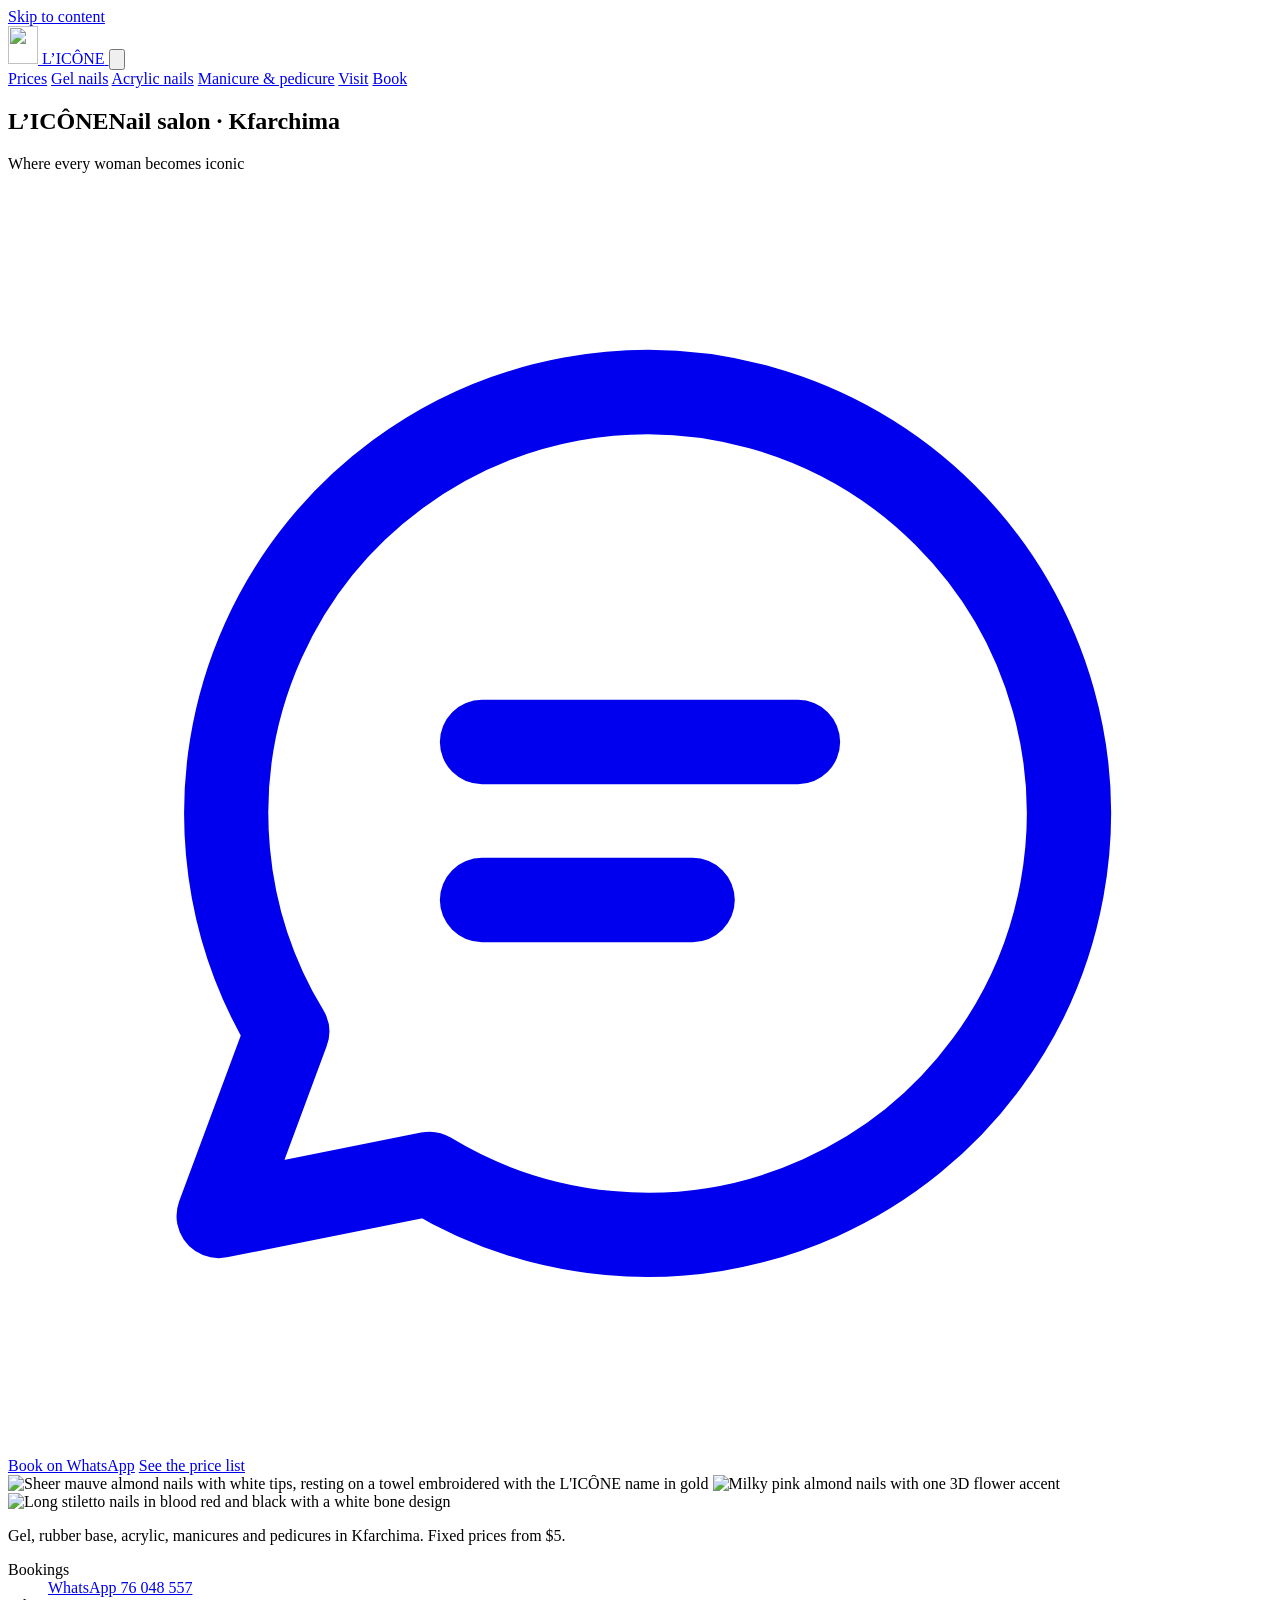
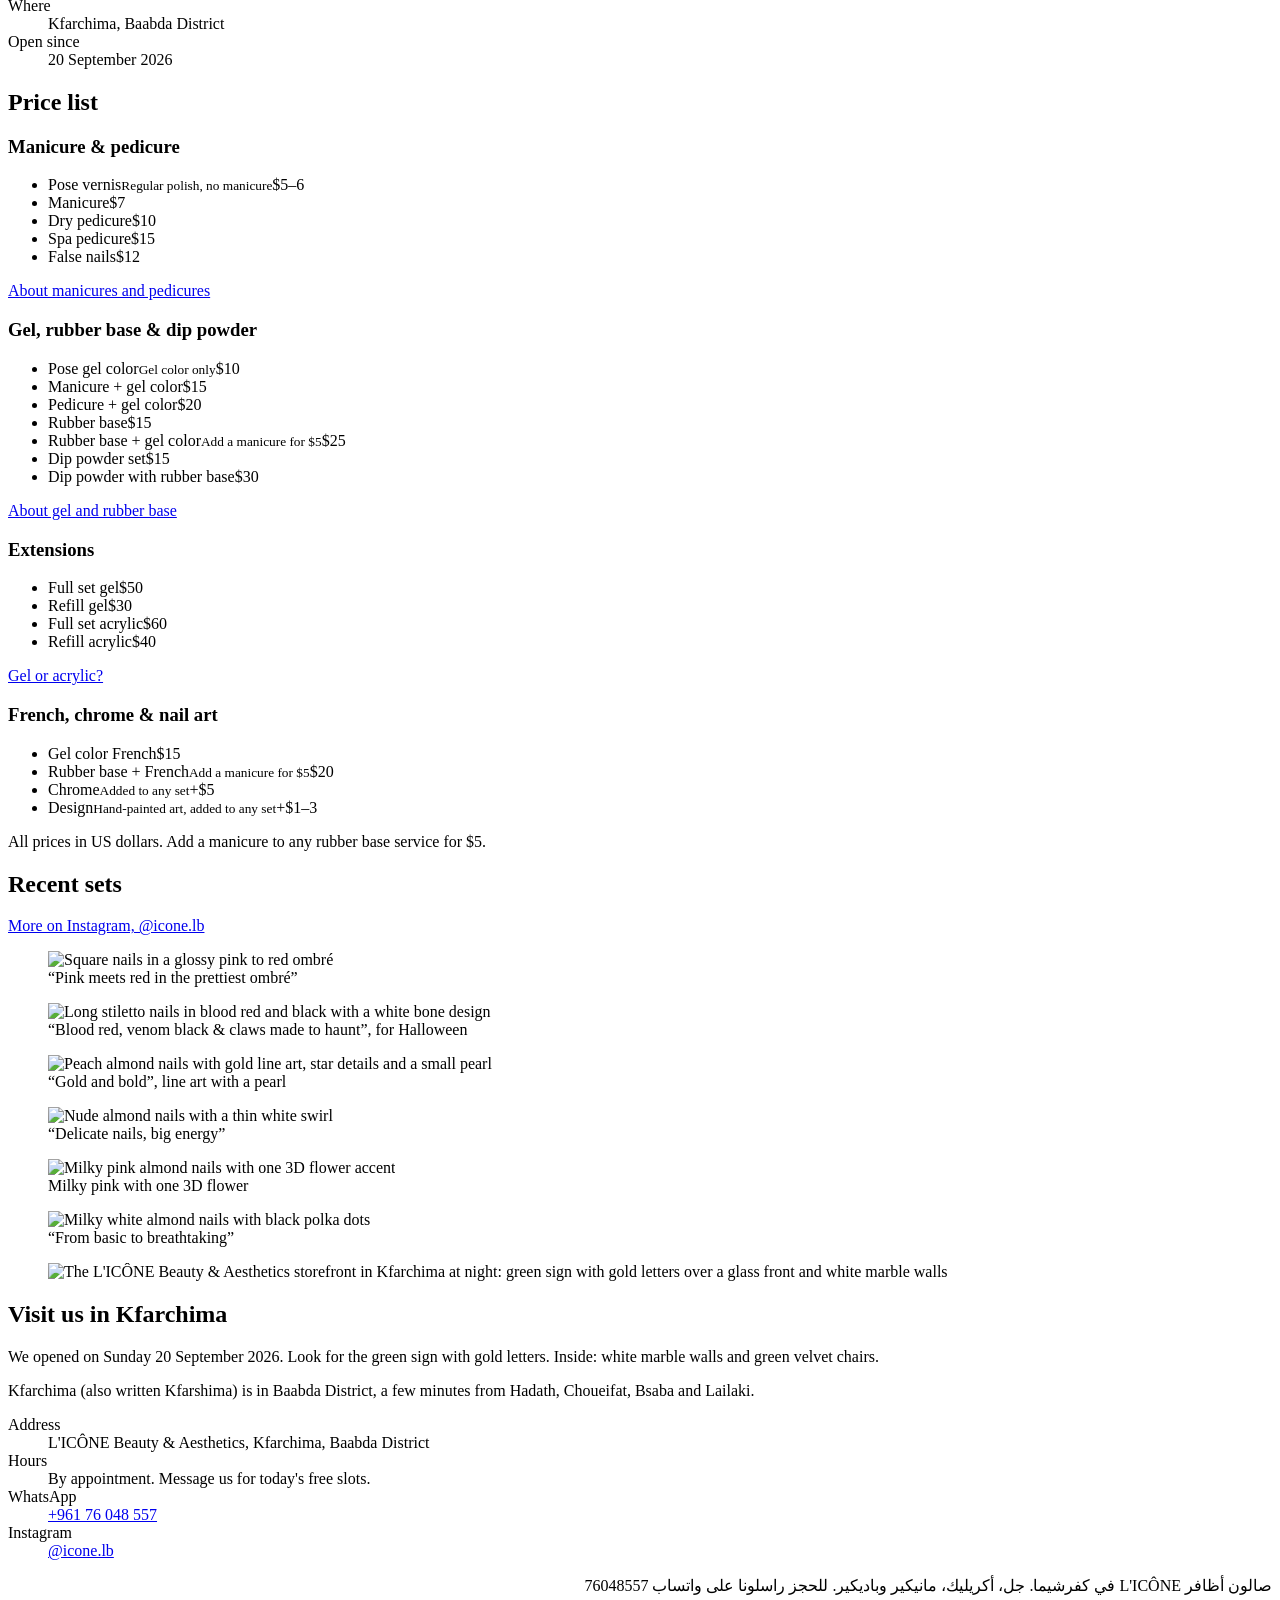
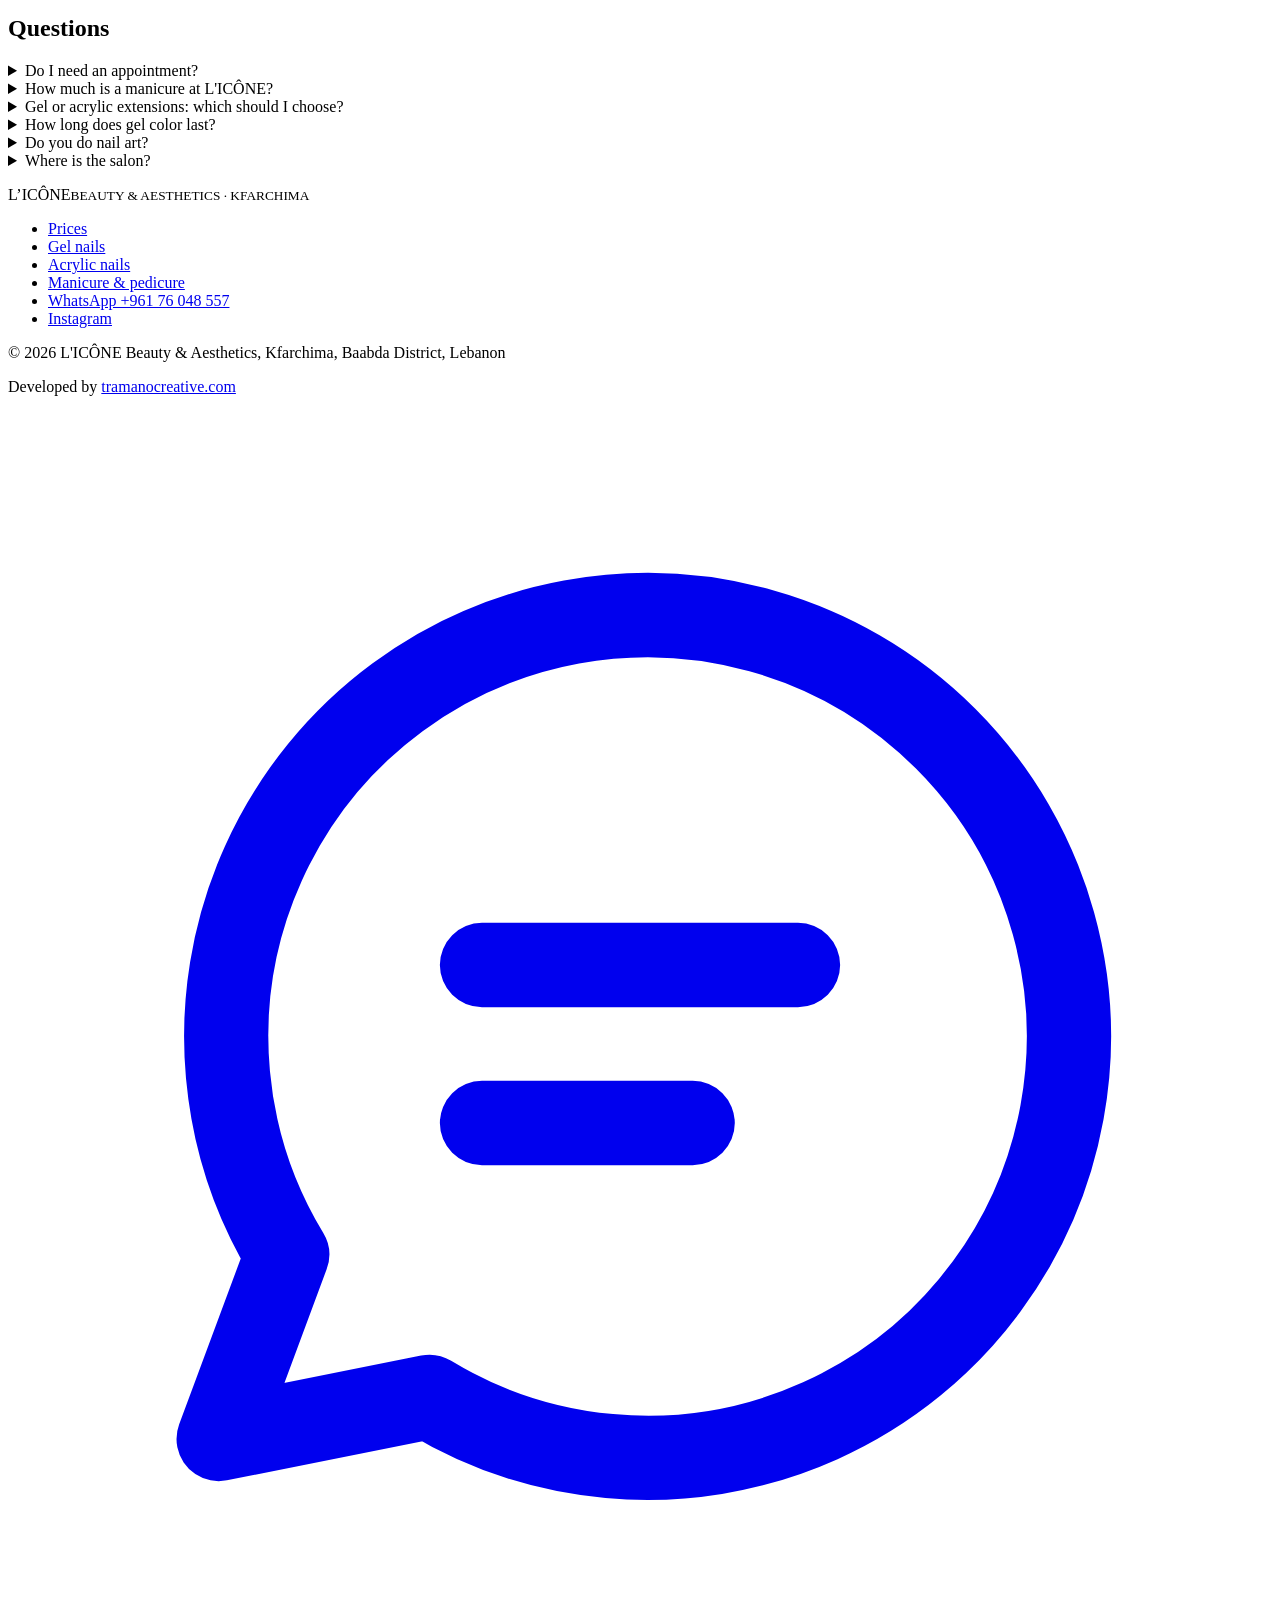
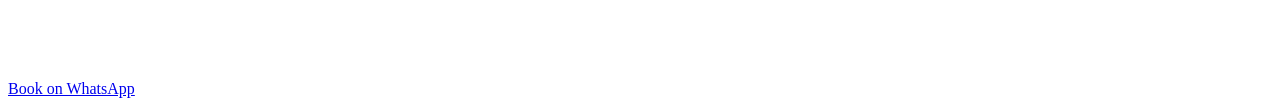
==== index.html @ 3bd7c0a1 "L'ICÔNE website preview build Co-Authored-By: Claude Opus 5.5 <noreply@anthropic.com>" ====
<!doctype html>
<html lang="en">
<head>
  <meta charset="utf-8">
  <meta name="viewport" content="width=device-width, initial-scale=1">
  <title>Nail Salon in Kfarchima | Gel &amp; Acrylic Nails | L'ICÔNE</title>
  <meta name="description" content="L'ICÔNE is a nail salon in Kfarchima, Lebanon. Gel color, rubber base, gel and acrylic extensions, manicures and spa pedicures from $5. Book on WhatsApp.">
  <link rel="canonical" href="https://www.iconelb.com/">
  <meta name="robots" content="noindex">
  <meta name="theme-color" content="#233a2c">
  <meta name="geo.region" content="LB-JL">
  <meta name="geo.placename" content="Kfarchima">
  <meta property="og:type" content="website">
  <meta property="og:site_name" content="L'ICÔNE Beauty &amp; Aesthetics">
  <meta property="og:title" content="Nail Salon in Kfarchima | Gel &amp; Acrylic Nails | L'ICÔNE">
  <meta property="og:description" content="L'ICÔNE is a nail salon in Kfarchima, Lebanon. Gel color, rubber base, gel and acrylic extensions, manicures and spa pedicures from $5. Book on WhatsApp.">
  <meta property="og:url" content="https://www.iconelb.com/">
  <meta property="og:image" content="https://www.iconelb.com/assets/brand/og-image.jpg">
  <meta property="og:image:width" content="1200">
  <meta property="og:image:height" content="630">
  <meta property="og:locale" content="en_LB">
  <meta name="twitter:card" content="summary_large_image">
  <link rel="icon" type="image/png" sizes="64x64" href="/icone-lb/assets/brand/favicon-64.png">
  <link rel="apple-touch-icon" href="/icone-lb/assets/brand/apple-touch-icon.png">
  <link rel="preconnect" href="https://fonts.googleapis.com">
  <link rel="preconnect" href="https://fonts.gstatic.com" crossorigin>
  <link rel="stylesheet" href="https://fonts.googleapis.com/css2?family=Alegreya+Sans:wght@400;500;700&family=Bodoni+Moda:opsz,wght@6..96,400..600&family=Marcellus&display=swap">
  <link rel="stylesheet" href="/icone-lb/assets/styles.css">
  <script type="application/ld+json">{"@context":"https://schema.org","@type":"NailSalon","@id":"https://www.iconelb.com/#salon","name":"L'ICÔNE","alternateName":["L'ICÔNE Beauty & Aesthetics","L'icone","Licone","Icone Lebanon"],"slogan":"Where Every Woman Becomes Iconic","url":"https://www.iconelb.com/","logo":"https://www.iconelb.com/assets/brand/logo-mark-gold.png","image":["https://www.iconelb.com/assets/brand/og-image.jpg","https://www.iconelb.com/assets/gallery/licone-storefront-kfarchima-900.webp"],"telephone":"+96176048557","priceRange":"$5–$60","currenciesAccepted":"USD","foundingDate":"2026-09-20","address":{"@type":"PostalAddress","addressLocality":"Kfarchima","addressRegion":"Mount Lebanon","addressCountry":"LB"},"areaServed":[{"@type":"Place","name":"Kfarchima"},{"@type":"Place","name":"Hadath"},{"@type":"Place","name":"Choueifat"},{"@type":"Place","name":"Bsaba"},{"@type":"Place","name":"Lailaki"},{"@type":"Place","name":"Baabda"}],"sameAs":["https://www.instagram.com/icone.lb/"],"hasOfferCatalog":{"@type":"OfferCatalog","name":"Nail services","itemListElement":[{"@type":"OfferCatalog","name":"Manicure & pedicure","itemListElement":[{"@type":"Offer","itemOffered":{"@type":"Service","name":"Pose vernis (regular polish, no manicure)"},"priceSpecification":{"@type":"PriceSpecification","minPrice":5,"maxPrice":6,"priceCurrency":"USD"}},{"@type":"Offer","itemOffered":{"@type":"Service","name":"Manicure"},"priceSpecification":{"@type":"PriceSpecification","price":7,"priceCurrency":"USD"}},{"@type":"Offer","itemOffered":{"@type":"Service","name":"Dry pedicure"},"priceSpecification":{"@type":"PriceSpecification","price":10,"priceCurrency":"USD"}},{"@type":"Offer","itemOffered":{"@type":"Service","name":"Spa pedicure"},"priceSpecification":{"@type":"PriceSpecification","price":15,"priceCurrency":"USD"}},{"@type":"Offer","itemOffered":{"@type":"Service","name":"False nails"},"priceSpecification":{"@type":"PriceSpecification","price":12,"priceCurrency":"USD"}}]},{"@type":"OfferCatalog","name":"Gel, rubber base & dip powder","itemListElement":[{"@type":"Offer","itemOffered":{"@type":"Service","name":"Pose gel color (gel color only)"},"priceSpecification":{"@type":"PriceSpecification","price":10,"priceCurrency":"USD"}},{"@type":"Offer","itemOffered":{"@type":"Service","name":"Manicure + gel color"},"priceSpecification":{"@type":"PriceSpecification","price":15,"priceCurrency":"USD"}},{"@type":"Offer","itemOffered":{"@type":"Service","name":"Pedicure + gel color"},"priceSpecification":{"@type":"PriceSpecification","price":20,"priceCurrency":"USD"}},{"@type":"Offer","itemOffered":{"@type":"Service","name":"Rubber base"},"priceSpecification":{"@type":"PriceSpecification","price":15,"priceCurrency":"USD"}},{"@type":"Offer","itemOffered":{"@type":"Service","name":"Rubber base + gel color"},"priceSpecification":{"@type":"PriceSpecification","price":25,"priceCurrency":"USD"}},{"@type":"Offer","itemOffered":{"@type":"Service","name":"Dip powder set"},"priceSpecification":{"@type":"PriceSpecification","price":15,"priceCurrency":"USD"}},{"@type":"Offer","itemOffered":{"@type":"Service","name":"Dip powder with rubber base"},"priceSpecification":{"@type":"PriceSpecification","price":30,"priceCurrency":"USD"}}]},{"@type":"OfferCatalog","name":"Extensions","itemListElement":[{"@type":"Offer","itemOffered":{"@type":"Service","name":"Full set gel"},"priceSpecification":{"@type":"PriceSpecification","price":50,"priceCurrency":"USD"}},{"@type":"Offer","itemOffered":{"@type":"Service","name":"Refill gel"},"priceSpecification":{"@type":"PriceSpecification","price":30,"priceCurrency":"USD"}},{"@type":"Offer","itemOffered":{"@type":"Service","name":"Full set acrylic"},"priceSpecification":{"@type":"PriceSpecification","price":60,"priceCurrency":"USD"}},{"@type":"Offer","itemOffered":{"@type":"Service","name":"Refill acrylic"},"priceSpecification":{"@type":"PriceSpecification","price":40,"priceCurrency":"USD"}}]},{"@type":"OfferCatalog","name":"French, chrome & nail art","itemListElement":[{"@type":"Offer","itemOffered":{"@type":"Service","name":"Gel color French"},"priceSpecification":{"@type":"PriceSpecification","price":15,"priceCurrency":"USD"}},{"@type":"Offer","itemOffered":{"@type":"Service","name":"Rubber base + French"},"priceSpecification":{"@type":"PriceSpecification","price":20,"priceCurrency":"USD"}},{"@type":"Offer","itemOffered":{"@type":"Service","name":"Chrome"},"priceSpecification":{"@type":"PriceSpecification","price":5,"priceCurrency":"USD"}},{"@type":"Offer","itemOffered":{"@type":"Service","name":"Design (hand-painted art, added to any set)"},"priceSpecification":{"@type":"PriceSpecification","minPrice":1,"maxPrice":3,"priceCurrency":"USD"}}]}]}}</script>
  <script type="application/ld+json">{"@context":"https://schema.org","@type":"FAQPage","mainEntity":[{"@type":"Question","name":"Do I need an appointment?","acceptedAnswer":{"@type":"Answer","text":"Yes, please book first. Send a WhatsApp message to +961 76 048 557 with the service you want and a day that suits you, and we'll reply with a time."}},{"@type":"Question","name":"How much is a manicure at L'ICÔNE?","acceptedAnswer":{"@type":"Answer","text":"A classic manicure is $7. A manicure with gel color is $15, and regular polish on its own (pose vernis) is $5 to $6. Everything else is on the price list."}},{"@type":"Question","name":"Gel or acrylic extensions: which should I choose?","acceptedAnswer":{"@type":"Answer","text":"Both add length. Gel extensions ($50) feel lighter and look glossier. Acrylic ($60) is harder, which suits long and stiletto shapes. If you only want your natural nails stronger, rubber base ($15) is usually enough."}},{"@type":"Question","name":"How long does gel color last?","acceptedAnswer":{"@type":"Answer","text":"Usually two to three weeks, depending on how fast your nails grow and how hard you are on your hands. Rubber base under the color helps it hold on thin or soft nails."}},{"@type":"Question","name":"Do you do nail art?","acceptedAnswer":{"@type":"Answer","text":"Yes. Hand-painted designs are $1 to $3 extra and chrome is $5 extra, on top of the base service. Send us a photo of the set you have in mind when you book."}},{"@type":"Question","name":"Where is the salon?","acceptedAnswer":{"@type":"Answer","text":"In Kfarchima (also written Kfarshima), Baabda District, close to Hadath and Choueifat. Message us on WhatsApp and we'll send you the location pin."}}]}</script>
</head>
<body>
  <a class="skip" href="#main">Skip to content</a>
  <header class="site-header">
    <div class="wrap">
      <a class="brand" href="/icone-lb/" aria-label="L'ICÔNE home">
        <img src="/icone-lb/assets/brand/logo-mark-gold.webp" width="30" height="38" alt="">
        <span>L’ICÔNE</span>
      </a>
      <button class="nav-toggle" aria-label="Menu" aria-expanded="false" aria-controls="nav"><svg viewBox="0 0 24 24" fill="none" stroke="currentColor" stroke-width="1.6" aria-hidden="true"><path d="M4 7h16M4 12h16M4 17h16" stroke-linecap="round"/></svg></button>
      <nav class="nav" id="nav" aria-label="Main">
        <a href="/icone-lb/prices/">Prices</a>
        <a href="/icone-lb/gel-nails/">Gel nails</a>
        <a href="/icone-lb/acrylic-nails/">Acrylic nails</a>
        <a href="/icone-lb/manicure-pedicure/">Manicure & pedicure</a>
        <a href="/icone-lb/#visit">Visit</a>
        <a class="btn" href="https://wa.me/96176048557?text=Hi%20L'IC%C3%94NE%2C%20I'd%20like%20to%20book%20an%20appointment.">Book</a>
      </nav>
    </div>
  </header>

  <main id="main">
    <section class="sign">
      <div class="wrap">
        <h1><span class="wordmark">L’ICÔNE</span><span class="sub">Nail salon · Kfarchima</span></h1>
        <p class="tagline">Where every woman becomes iconic</p>
        <div class="sign-cta">
          <a class="btn btn-gold" href="https://wa.me/96176048557?text=Hi%20L'IC%C3%94NE%2C%20I'd%20like%20to%20book%20an%20appointment."><svg viewBox="0 0 24 24" fill="none" stroke="currentColor" stroke-width="1.6" aria-hidden="true"><path d="M4 19.5 5.3 16A8 8 0 1 1 8 18.7L4 19.5Z" stroke-linejoin="round"/><path d="M9 10.5h6M9 13.5h4" stroke-linecap="round"/></svg> Book on WhatsApp</a>
          <a class="sign-link" href="#price-h">See the price list</a>
        </div>
      </div>
    </section>
    <div class="photo-row">
      <img src="/icone-lb/assets/gallery/almond-nails-licone-900.webp" srcset="/icone-lb/assets/gallery/almond-nails-licone-480.webp 480w, /icone-lb/assets/gallery/almond-nails-licone-900.webp 900w" sizes="(max-width: 720px) 50vw, 33vw" width="900" height="1600" alt="Sheer mauve almond nails with white tips, resting on a towel embroidered with the L'ICÔNE name in gold" fetchpriority="high">
      <img src="/icone-lb/assets/gallery/pink-flower-nail-art-900.webp" srcset="/icone-lb/assets/gallery/pink-flower-nail-art-480.webp 480w, /icone-lb/assets/gallery/pink-flower-nail-art-900.webp 900w" sizes="(max-width: 720px) 50vw, 33vw" width="900" height="675" alt="Milky pink almond nails with one 3D flower accent" fetchpriority="high">
      <img src="/icone-lb/assets/gallery/stiletto-halloween-nails-900.webp" srcset="/icone-lb/assets/gallery/stiletto-halloween-nails-480.webp 480w, /icone-lb/assets/gallery/stiletto-halloween-nails-900.webp 900w" sizes="33vw" width="900" height="1600" alt="Long stiletto nails in blood red and black with a white bone design" style="object-position:center 35%" loading="lazy" decoding="async">
    </div>

    <section class="intro">
      <div class="wrap">
        <p class="statement">Gel, rubber base, acrylic, manicures and pedicures in Kfarchima. Fixed prices from $5.</p>
        <dl class="glance">
          <div><dt>Bookings</dt><dd><a class="link" href="https://wa.me/96176048557?text=Hi%20L'IC%C3%94NE%2C%20I'd%20like%20to%20book%20an%20appointment.">WhatsApp 76 048 557</a></dd></div>
          <div><dt>Where</dt><dd>Kfarchima, Baabda District</dd></div>
          <div><dt>Open since</dt><dd>20 September 2026</dd></div>
        </dl>
      </div>
    </section>

    <section class="prices-home" aria-labelledby="price-h">
      <div class="wrap">
        <div class="card">
          <h2 class="card-title" id="price-h">Price list</h2>
          <div class="menu">
          <div class="menu-group" id="basics">
            <h3>Manicure &amp; pedicure</h3>
            <ul>
              <li><span class="name">Pose vernis<small>Regular polish, no manicure</small></span><span class="dots"></span><span class="price">$5<span class="dash">–</span>6</span></li>
              <li><span class="name">Manicure</span><span class="dots"></span><span class="price">$7</span></li>
              <li><span class="name">Dry pedicure</span><span class="dots"></span><span class="price">$10</span></li>
              <li><span class="name">Spa pedicure</span><span class="dots"></span><span class="price">$15</span></li>
              <li><span class="name">False nails</span><span class="dots"></span><span class="price">$12</span></li>
            </ul>
            <a class="link more" href="/icone-lb/manicure-pedicure/">About manicures and pedicures</a>
          </div>
          <div class="menu-group" id="gel">
            <h3>Gel, rubber base &amp; dip powder</h3>
            <ul>
              <li><span class="name">Pose gel color<small>Gel color only</small></span><span class="dots"></span><span class="price">$10</span></li>
              <li><span class="name">Manicure + gel color</span><span class="dots"></span><span class="price">$15</span></li>
              <li><span class="name">Pedicure + gel color</span><span class="dots"></span><span class="price">$20</span></li>
              <li><span class="name">Rubber base</span><span class="dots"></span><span class="price">$15</span></li>
              <li><span class="name">Rubber base + gel color<small>Add a manicure for $5</small></span><span class="dots"></span><span class="price">$25</span></li>
              <li><span class="name">Dip powder set</span><span class="dots"></span><span class="price">$15</span></li>
              <li><span class="name">Dip powder with rubber base</span><span class="dots"></span><span class="price">$30</span></li>
            </ul>
            <a class="link more" href="/icone-lb/gel-nails/">About gel and rubber base</a>
          </div>
          <div class="menu-group" id="extensions">
            <h3>Extensions</h3>
            <ul>
              <li><span class="name">Full set gel</span><span class="dots"></span><span class="price">$50</span></li>
              <li><span class="name">Refill gel</span><span class="dots"></span><span class="price">$30</span></li>
              <li><span class="name">Full set acrylic</span><span class="dots"></span><span class="price">$60</span></li>
              <li><span class="name">Refill acrylic</span><span class="dots"></span><span class="price">$40</span></li>
            </ul>
            <a class="link more" href="/icone-lb/acrylic-nails/">Gel or acrylic?</a>
          </div>
          <div class="menu-group" id="french">
            <h3>French, chrome &amp; nail art</h3>
            <ul>
              <li><span class="name">Gel color French</span><span class="dots"></span><span class="price">$15</span></li>
              <li><span class="name">Rubber base + French<small>Add a manicure for $5</small></span><span class="dots"></span><span class="price">$20</span></li>
              <li><span class="name">Chrome<small>Added to any set</small></span><span class="dots"></span><span class="price">+$5</span></li>
              <li><span class="name">Design<small>Hand-painted art, added to any set</small></span><span class="dots"></span><span class="price">+$1<span class="dash">–</span>3</span></li>
            </ul>
          </div>
          </div>
          <p class="card-foot">All prices in US dollars. Add a manicure to any rubber base service for $5.</p>
        </div>
      </div>
    </section>

    <section class="work" aria-labelledby="work-h">
      <div class="wrap">
        <div class="work-head">
          <h2 id="work-h">Recent sets</h2>
          <a class="link" href="https://www.instagram.com/icone.lb/">More on Instagram, @icone.lb</a>
        </div>
        <div class="masonry">
          <figure><img src="/icone-lb/assets/gallery/pink-red-ombre-nails-900.webp" srcset="/icone-lb/assets/gallery/pink-red-ombre-nails-480.webp 480w, /icone-lb/assets/gallery/pink-red-ombre-nails-900.webp 900w" sizes="(max-width: 720px) 50vw, 33vw" width="900" height="914" alt="Square nails in a glossy pink to red ombré" style="object-position:center 8%" loading="lazy" decoding="async"><figcaption><q>Pink meets red in the prettiest ombré</q></figcaption></figure>
          <figure><img src="/icone-lb/assets/gallery/stiletto-halloween-nails-900.webp" srcset="/icone-lb/assets/gallery/stiletto-halloween-nails-480.webp 480w, /icone-lb/assets/gallery/stiletto-halloween-nails-900.webp 900w" sizes="(max-width: 720px) 50vw, 33vw" width="900" height="1600" alt="Long stiletto nails in blood red and black with a white bone design" style="object-position:center 35%" loading="lazy" decoding="async"><figcaption><q>Blood red, venom black &amp; claws made to haunt</q>, for Halloween</figcaption></figure>
          <figure><img src="/icone-lb/assets/gallery/gold-line-nail-art-900.webp" srcset="/icone-lb/assets/gallery/gold-line-nail-art-480.webp 480w, /icone-lb/assets/gallery/gold-line-nail-art-900.webp 900w" sizes="(max-width: 720px) 50vw, 33vw" width="900" height="845" alt="Peach almond nails with gold line art, star details and a small pearl" style="object-position:center 12%" loading="lazy" decoding="async"><figcaption><q>Gold and bold</q>, line art with a pearl</figcaption></figure>
          <figure><img src="/icone-lb/assets/gallery/nude-swirl-nails-480.webp" srcset="/icone-lb/assets/gallery/nude-swirl-nails-480.webp 480w" sizes="(max-width: 720px) 50vw, 33vw" width="480" height="854" alt="Nude almond nails with a thin white swirl" loading="lazy" decoding="async"><figcaption><q>Delicate nails, big energy</q></figcaption></figure>
          <figure><img src="/icone-lb/assets/gallery/pink-flower-nail-art-900.webp" srcset="/icone-lb/assets/gallery/pink-flower-nail-art-480.webp 480w, /icone-lb/assets/gallery/pink-flower-nail-art-900.webp 900w" sizes="(max-width: 720px) 50vw, 33vw" width="900" height="675" alt="Milky pink almond nails with one 3D flower accent" loading="lazy" decoding="async"><figcaption>Milky pink with one 3D flower</figcaption></figure>
          <figure><img src="/icone-lb/assets/gallery/polka-dot-almond-nails-900.webp" srcset="/icone-lb/assets/gallery/polka-dot-almond-nails-480.webp 480w, /icone-lb/assets/gallery/polka-dot-almond-nails-900.webp 640w" sizes="(max-width: 720px) 50vw, 33vw" width="640" height="540" alt="Milky white almond nails with black polka dots" loading="lazy" decoding="async"><figcaption><q>From basic to breathtaking</q></figcaption></figure>
        </div>
      </div>
    </section>

    <section class="visit" id="visit" aria-labelledby="visit-h">
      <div class="wrap">
        <figure class="oval"><img src="/icone-lb/assets/gallery/licone-storefront-kfarchima-900.webp" srcset="/icone-lb/assets/gallery/licone-storefront-kfarchima-480.webp 480w, /icone-lb/assets/gallery/licone-storefront-kfarchima-900.webp 900w" sizes="(max-width: 900px) 80vw, 400px" width="900" height="1595" alt="The L'ICÔNE Beauty &amp; Aesthetics storefront in Kfarchima at night: green sign with gold letters over a glass front and white marble walls" style="object-position:center top" loading="lazy" decoding="async"></figure>
        <div>
          <h2 id="visit-h">Visit us in Kfarchima</h2>
          <p class="opened">We opened on Sunday 20 September 2026. Look for the green sign with gold letters. Inside: white marble walls and green velvet chairs.</p>
          <p>Kfarchima (also written Kfarshima) is in Baabda District, a few minutes from Hadath, Choueifat, Bsaba and Lailaki.</p>
          <dl class="facts">
            <dt>Address</dt><dd>L'ICÔNE Beauty &amp; Aesthetics, Kfarchima, Baabda District</dd>
            <!-- TODO: street / building and Google Maps link once the client confirms them -->
            <dt>Hours</dt><dd>By appointment. Message us for today's free slots.</dd>
            <!-- TODO: opening hours from the client -->
            <dt>WhatsApp</dt><dd><a class="link" href="https://wa.me/96176048557?text=Hi%20L'IC%C3%94NE%2C%20I'd%20like%20to%20book%20an%20appointment.">+961 76 048 557</a></dd>
            <dt>Instagram</dt><dd><a class="link" href="https://www.instagram.com/icone.lb/">@icone.lb</a></dd>
          </dl>
          <p class="arabic" lang="ar" dir="rtl">صالون أظافر <bdi lang="fr" dir="ltr">L'ICÔNE</bdi> في كفرشيما. جل، أكريليك، مانيكير وباديكير. للحجز راسلونا على واتساب 76048557</p>
        </div>
      </div>
    </section>

    <section class="faq-section" aria-labelledby="faq-h">
      <div class="wrap">
        <h2 id="faq-h">Questions</h2>
        <div class="faq">
          <details>
            <summary>Do I need an appointment?</summary>
            <p>Yes, please book first. Send a WhatsApp message to <a href="https://wa.me/96176048557?text=Hi%20L'IC%C3%94NE%2C%20I'd%20like%20to%20book%20an%20appointment.">+961 76 048 557</a> with the service you want and a day that suits you, and we'll reply with a time.</p>
          </details>
          <details>
            <summary>How much is a manicure at L'ICÔNE?</summary>
            <p>A classic manicure is $7. A manicure with gel color is $15, and regular polish on its own (pose vernis) is $5 to $6. Everything else is on the <a href="/icone-lb/prices/">price list</a>.</p>
          </details>
          <details>
            <summary>Gel or acrylic extensions: which should I choose?</summary>
            <p>Both add length. Gel extensions ($50) feel lighter and look glossier. Acrylic ($60) is harder, which suits long and stiletto shapes. If you only want your natural nails stronger, rubber base ($15) is usually enough.</p>
          </details>
          <details>
            <summary>How long does gel color last?</summary>
            <p>Usually two to three weeks, depending on how fast your nails grow and how hard you are on your hands. Rubber base under the color helps it hold on thin or soft nails.</p>
          </details>
          <details>
            <summary>Do you do nail art?</summary>
            <p>Yes. Hand-painted designs are $1 to $3 extra and chrome is $5 extra, on top of the base service. Send us a photo of the set you have in mind when you book.</p>
          </details>
          <details>
            <summary>Where is the salon?</summary>
            <p>In Kfarchima (also written Kfarshima), Baabda District, close to Hadath and Choueifat. Message us on WhatsApp and we'll send you the location pin.</p>
          </details>
        </div>
      </div>
    </section>
  </main>

  <footer class="site-footer">
    <div class="wrap">
      <div class="foot-top">
        <p class="foot-mark">L’ICÔNE<small>BEAUTY &amp; AESTHETICS · KFARCHIMA</small></p>
        <ul class="foot-links">
          <li><a href="/icone-lb/prices/">Prices</a></li>
          <li><a href="/icone-lb/gel-nails/">Gel nails</a></li>
          <li><a href="/icone-lb/acrylic-nails/">Acrylic nails</a></li>
          <li><a href="/icone-lb/manicure-pedicure/">Manicure &amp; pedicure</a></li>
          <li><a href="https://wa.me/96176048557?text=Hi%20L'IC%C3%94NE%2C%20I'd%20like%20to%20book%20an%20appointment.">WhatsApp +961 76 048 557</a></li>
          <li><a href="https://www.instagram.com/icone.lb/">Instagram</a></li>
        </ul>
      </div>
      <div class="foot-base">
        <p>© 2026 L'ICÔNE Beauty &amp; Aesthetics, Kfarchima, Baabda District, Lebanon</p>
        <p class="site-credit">Developed by <a href="https://tramanocreative.com/">tramanocreative.com</a></p>
      </div>
    </div>
  </footer>

  <a class="book-bar" href="https://wa.me/96176048557?text=Hi%20L'IC%C3%94NE%2C%20I'd%20like%20to%20book%20an%20appointment."><svg viewBox="0 0 24 24" fill="none" stroke="currentColor" stroke-width="1.6" aria-hidden="true"><path d="M4 19.5 5.3 16A8 8 0 1 1 8 18.7L4 19.5Z" stroke-linejoin="round"/><path d="M9 10.5h6M9 13.5h4" stroke-linecap="round"/></svg> Book on WhatsApp</a>

  <script>
    var t = document.querySelector(".nav-toggle"), n = document.getElementById("nav");
    t.addEventListener("click", function () {
      var open = n.classList.toggle("open");
      t.setAttribute("aria-expanded", open);
    });
  </script>
</body>
</html>
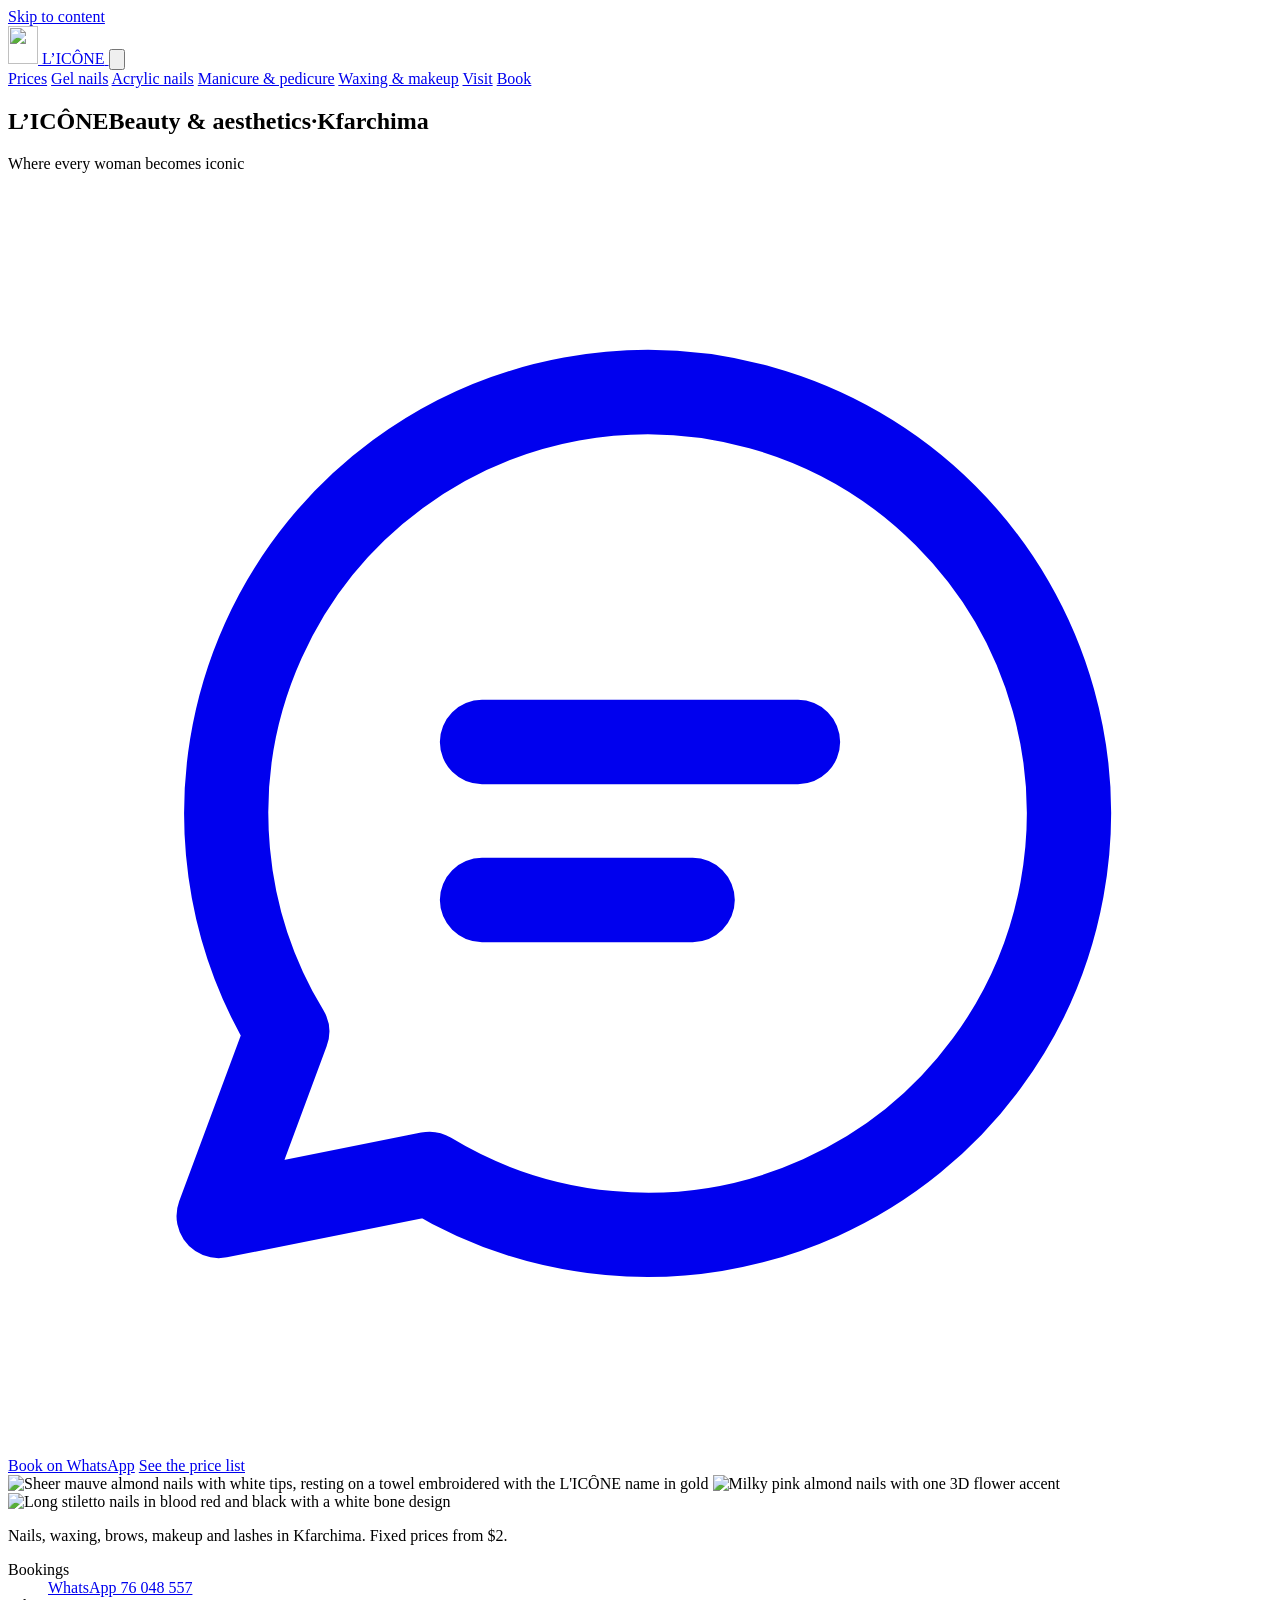
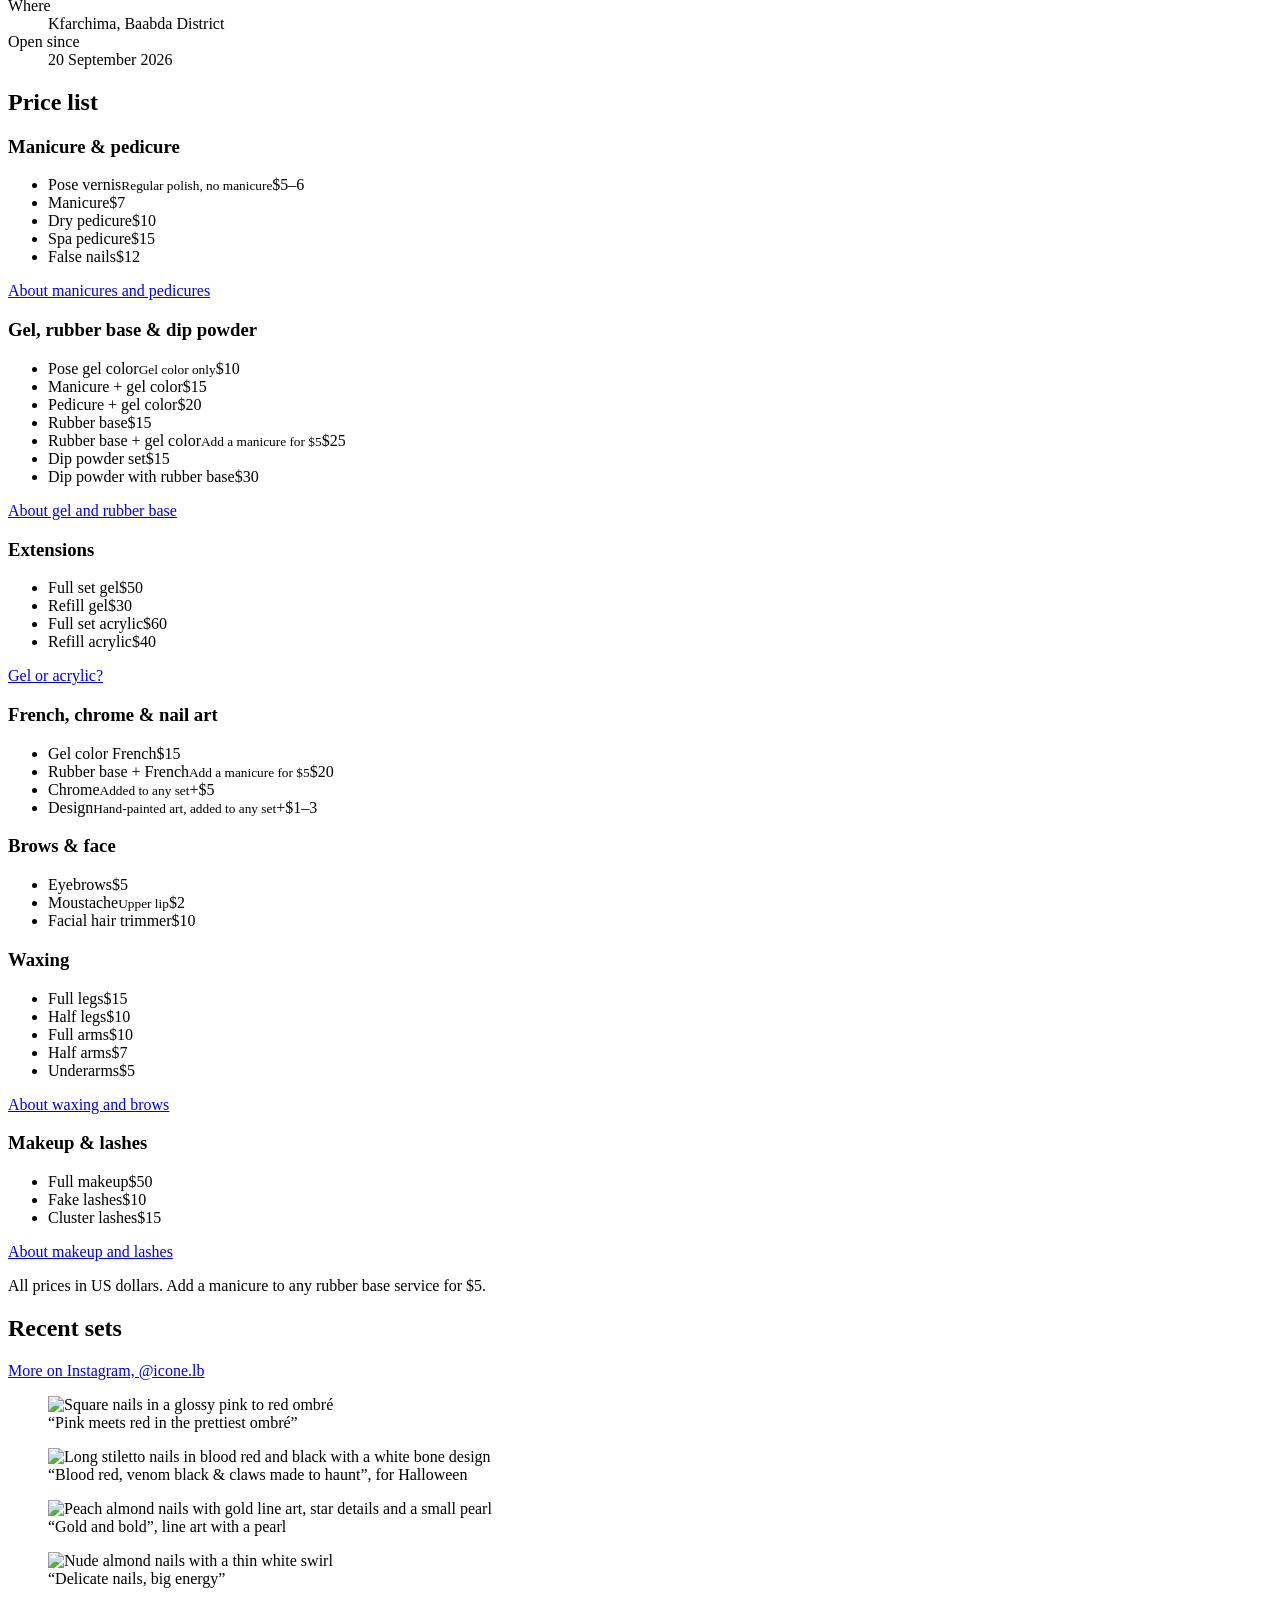
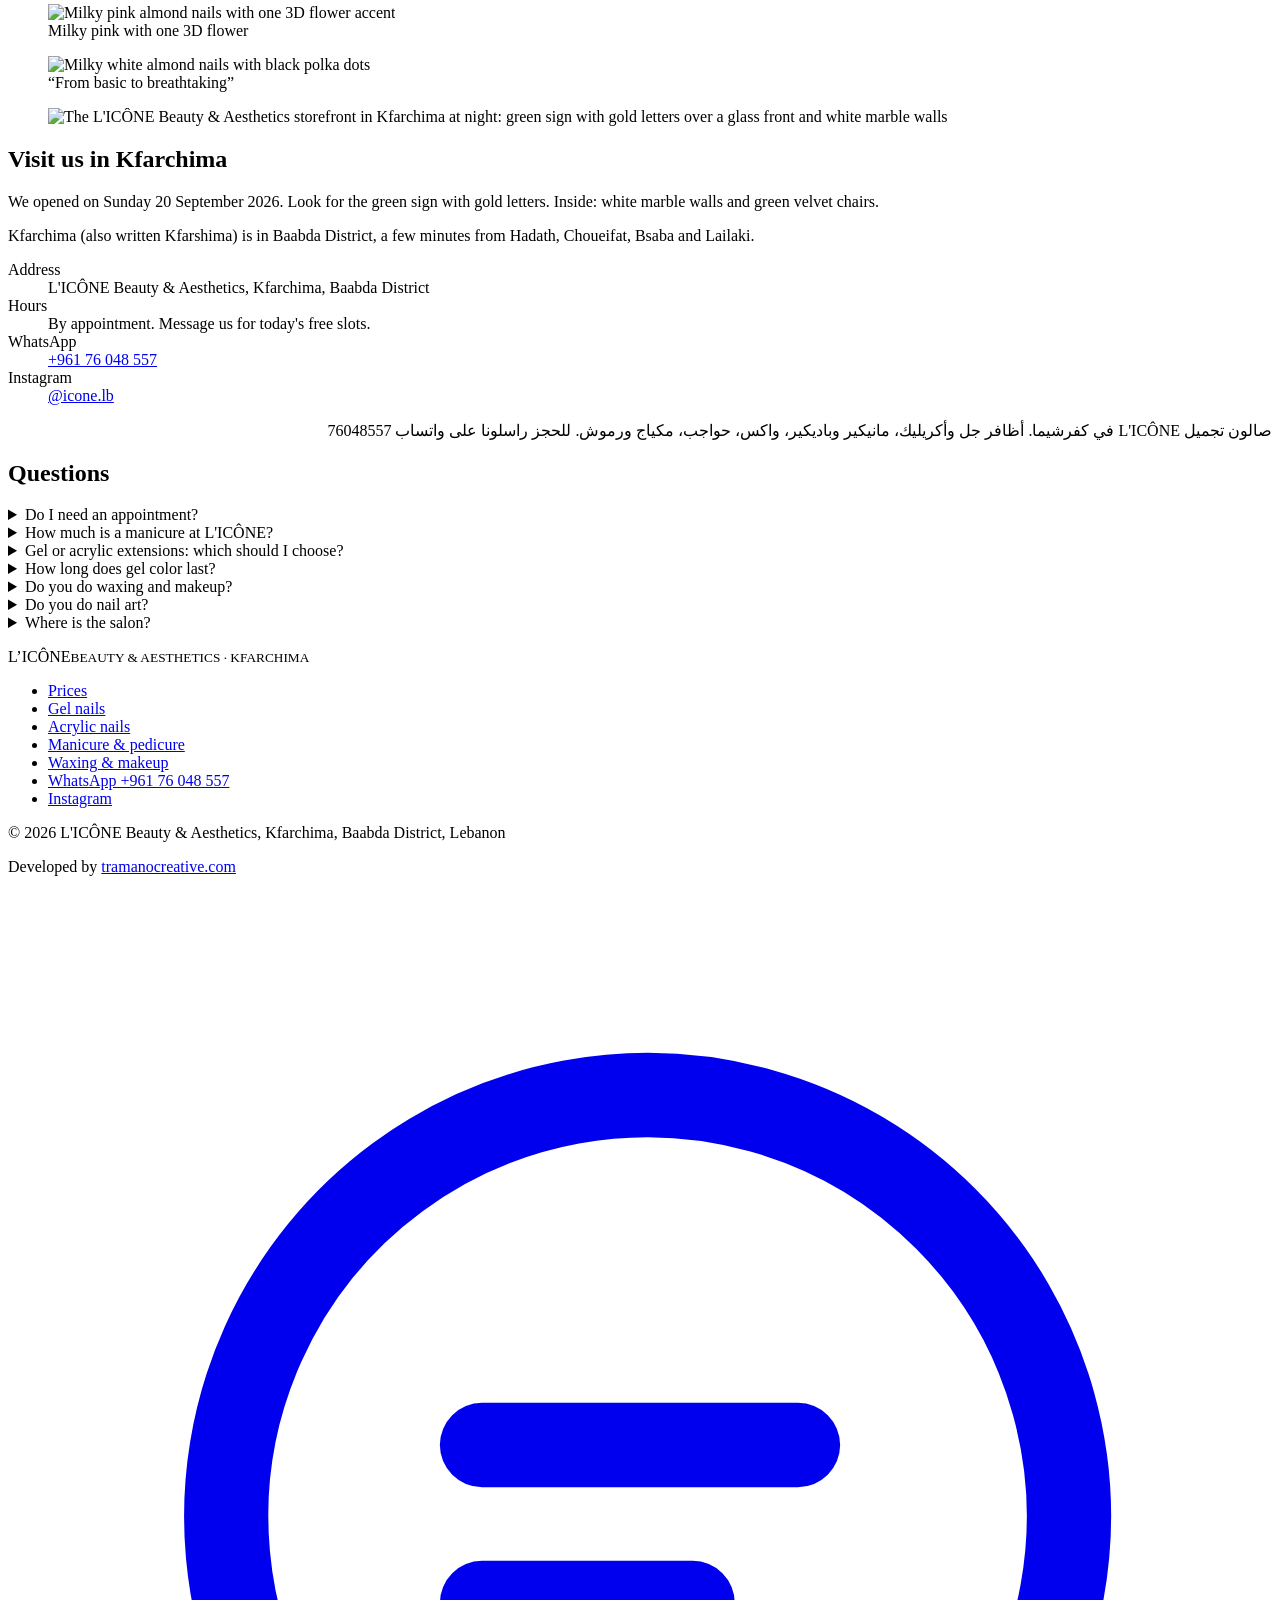
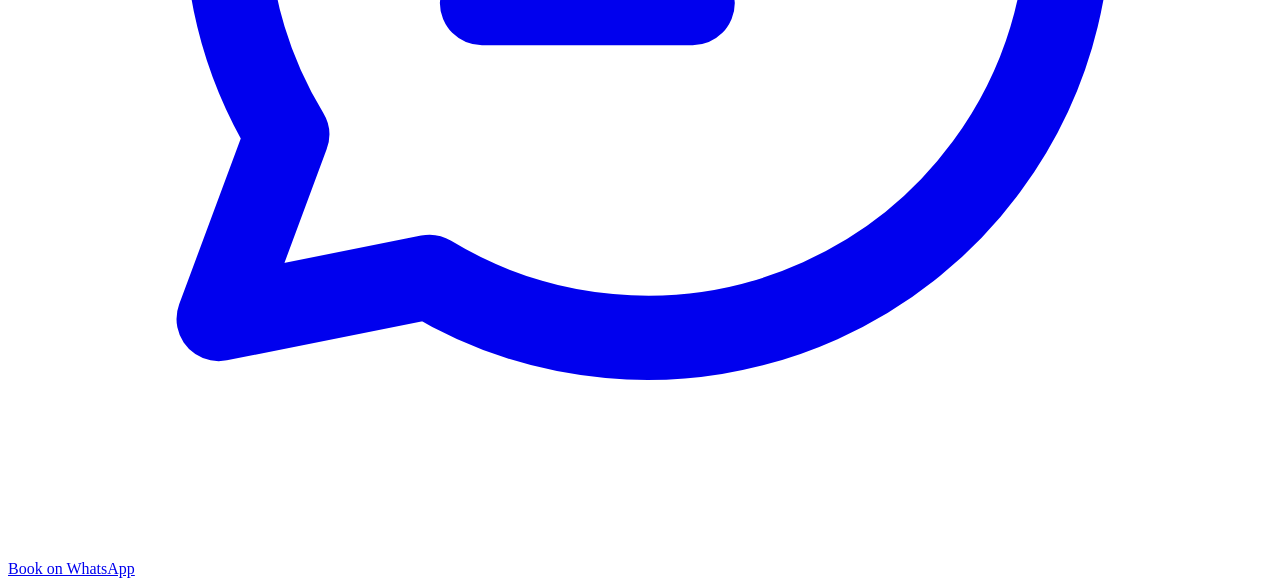
==== commit 6430ed68: "Add beauty services (brows, waxing, makeup & lashes), reposition as beauty salon, gold hero Co-Autho" ====
--- a/index.html
+++ b/index.html
@@ -3,8 +3,8 @@
 <head>
   <meta charset="utf-8">
   <meta name="viewport" content="width=device-width, initial-scale=1">
-  <title>Nail Salon in Kfarchima | Gel &amp; Acrylic Nails | L'ICÔNE</title>
-  <meta name="description" content="L'ICÔNE is a nail salon in Kfarchima, Lebanon. Gel color, rubber base, gel and acrylic extensions, manicures and spa pedicures from $5. Book on WhatsApp.">
+  <title>Beauty Salon in Kfarchima: Nails, Wax &amp; Makeup | L'ICÔNE</title>
+  <meta name="description" content="L'ICÔNE is a beauty salon in Kfarchima, Lebanon: gel and acrylic nails, manicures, pedicures, waxing, eyebrows, makeup and lashes. Book on WhatsApp.">
   <link rel="canonical" href="https://www.iconelb.com/">
   <meta name="robots" content="noindex">
   <meta name="theme-color" content="#233a2c">
@@ -12,8 +12,8 @@
   <meta name="geo.placename" content="Kfarchima">
   <meta property="og:type" content="website">
   <meta property="og:site_name" content="L'ICÔNE Beauty &amp; Aesthetics">
-  <meta property="og:title" content="Nail Salon in Kfarchima | Gel &amp; Acrylic Nails | L'ICÔNE">
-  <meta property="og:description" content="L'ICÔNE is a nail salon in Kfarchima, Lebanon. Gel color, rubber base, gel and acrylic extensions, manicures and spa pedicures from $5. Book on WhatsApp.">
+  <meta property="og:title" content="Beauty Salon in Kfarchima: Nails, Wax &amp; Makeup | L'ICÔNE">
+  <meta property="og:description" content="L'ICÔNE is a beauty salon in Kfarchima, Lebanon: gel and acrylic nails, manicures, pedicures, waxing, eyebrows, makeup and lashes. Book on WhatsApp.">
   <meta property="og:url" content="https://www.iconelb.com/">
   <meta property="og:image" content="https://www.iconelb.com/assets/brand/og-image.jpg">
   <meta property="og:image:width" content="1200">
@@ -26,8 +26,8 @@
   <link rel="preconnect" href="https://fonts.gstatic.com" crossorigin>
   <link rel="stylesheet" href="https://fonts.googleapis.com/css2?family=Alegreya+Sans:wght@400;500;700&family=Bodoni+Moda:opsz,wght@6..96,400..600&family=Marcellus&display=swap">
   <link rel="stylesheet" href="/icone-lb/assets/styles.css">
-  <script type="application/ld+json">{"@context":"https://schema.org","@type":"NailSalon","@id":"https://www.iconelb.com/#salon","name":"L'ICÔNE","alternateName":["L'ICÔNE Beauty & Aesthetics","L'icone","Licone","Icone Lebanon"],"slogan":"Where Every Woman Becomes Iconic","url":"https://www.iconelb.com/","logo":"https://www.iconelb.com/assets/brand/logo-mark-gold.png","image":["https://www.iconelb.com/assets/brand/og-image.jpg","https://www.iconelb.com/assets/gallery/licone-storefront-kfarchima-900.webp"],"telephone":"+96176048557","priceRange":"$5–$60","currenciesAccepted":"USD","foundingDate":"2026-09-20","address":{"@type":"PostalAddress","addressLocality":"Kfarchima","addressRegion":"Mount Lebanon","addressCountry":"LB"},"areaServed":[{"@type":"Place","name":"Kfarchima"},{"@type":"Place","name":"Hadath"},{"@type":"Place","name":"Choueifat"},{"@type":"Place","name":"Bsaba"},{"@type":"Place","name":"Lailaki"},{"@type":"Place","name":"Baabda"}],"sameAs":["https://www.instagram.com/icone.lb/"],"hasOfferCatalog":{"@type":"OfferCatalog","name":"Nail services","itemListElement":[{"@type":"OfferCatalog","name":"Manicure & pedicure","itemListElement":[{"@type":"Offer","itemOffered":{"@type":"Service","name":"Pose vernis (regular polish, no manicure)"},"priceSpecification":{"@type":"PriceSpecification","minPrice":5,"maxPrice":6,"priceCurrency":"USD"}},{"@type":"Offer","itemOffered":{"@type":"Service","name":"Manicure"},"priceSpecification":{"@type":"PriceSpecification","price":7,"priceCurrency":"USD"}},{"@type":"Offer","itemOffered":{"@type":"Service","name":"Dry pedicure"},"priceSpecification":{"@type":"PriceSpecification","price":10,"priceCurrency":"USD"}},{"@type":"Offer","itemOffered":{"@type":"Service","name":"Spa pedicure"},"priceSpecification":{"@type":"PriceSpecification","price":15,"priceCurrency":"USD"}},{"@type":"Offer","itemOffered":{"@type":"Service","name":"False nails"},"priceSpecification":{"@type":"PriceSpecification","price":12,"priceCurrency":"USD"}}]},{"@type":"OfferCatalog","name":"Gel, rubber base & dip powder","itemListElement":[{"@type":"Offer","itemOffered":{"@type":"Service","name":"Pose gel color (gel color only)"},"priceSpecification":{"@type":"PriceSpecification","price":10,"priceCurrency":"USD"}},{"@type":"Offer","itemOffered":{"@type":"Service","name":"Manicure + gel color"},"priceSpecification":{"@type":"PriceSpecification","price":15,"priceCurrency":"USD"}},{"@type":"Offer","itemOffered":{"@type":"Service","name":"Pedicure + gel color"},"priceSpecification":{"@type":"PriceSpecification","price":20,"priceCurrency":"USD"}},{"@type":"Offer","itemOffered":{"@type":"Service","name":"Rubber base"},"priceSpecification":{"@type":"PriceSpecification","price":15,"priceCurrency":"USD"}},{"@type":"Offer","itemOffered":{"@type":"Service","name":"Rubber base + gel color"},"priceSpecification":{"@type":"PriceSpecification","price":25,"priceCurrency":"USD"}},{"@type":"Offer","itemOffered":{"@type":"Service","name":"Dip powder set"},"priceSpecification":{"@type":"PriceSpecification","price":15,"priceCurrency":"USD"}},{"@type":"Offer","itemOffered":{"@type":"Service","name":"Dip powder with rubber base"},"priceSpecification":{"@type":"PriceSpecification","price":30,"priceCurrency":"USD"}}]},{"@type":"OfferCatalog","name":"Extensions","itemListElement":[{"@type":"Offer","itemOffered":{"@type":"Service","name":"Full set gel"},"priceSpecification":{"@type":"PriceSpecification","price":50,"priceCurrency":"USD"}},{"@type":"Offer","itemOffered":{"@type":"Service","name":"Refill gel"},"priceSpecification":{"@type":"PriceSpecification","price":30,"priceCurrency":"USD"}},{"@type":"Offer","itemOffered":{"@type":"Service","name":"Full set acrylic"},"priceSpecification":{"@type":"PriceSpecification","price":60,"priceCurrency":"USD"}},{"@type":"Offer","itemOffered":{"@type":"Service","name":"Refill acrylic"},"priceSpecification":{"@type":"PriceSpecification","price":40,"priceCurrency":"USD"}}]},{"@type":"OfferCatalog","name":"French, chrome & nail art","itemListElement":[{"@type":"Offer","itemOffered":{"@type":"Service","name":"Gel color French"},"priceSpecification":{"@type":"PriceSpecification","price":15,"priceCurrency":"USD"}},{"@type":"Offer","itemOffered":{"@type":"Service","name":"Rubber base + French"},"priceSpecification":{"@type":"PriceSpecification","price":20,"priceCurrency":"USD"}},{"@type":"Offer","itemOffered":{"@type":"Service","name":"Chrome"},"priceSpecification":{"@type":"PriceSpecification","price":5,"priceCurrency":"USD"}},{"@type":"Offer","itemOffered":{"@type":"Service","name":"Design (hand-painted art, added to any set)"},"priceSpecification":{"@type":"PriceSpecification","minPrice":1,"maxPrice":3,"priceCurrency":"USD"}}]}]}}</script>
-  <script type="application/ld+json">{"@context":"https://schema.org","@type":"FAQPage","mainEntity":[{"@type":"Question","name":"Do I need an appointment?","acceptedAnswer":{"@type":"Answer","text":"Yes, please book first. Send a WhatsApp message to +961 76 048 557 with the service you want and a day that suits you, and we'll reply with a time."}},{"@type":"Question","name":"How much is a manicure at L'ICÔNE?","acceptedAnswer":{"@type":"Answer","text":"A classic manicure is $7. A manicure with gel color is $15, and regular polish on its own (pose vernis) is $5 to $6. Everything else is on the price list."}},{"@type":"Question","name":"Gel or acrylic extensions: which should I choose?","acceptedAnswer":{"@type":"Answer","text":"Both add length. Gel extensions ($50) feel lighter and look glossier. Acrylic ($60) is harder, which suits long and stiletto shapes. If you only want your natural nails stronger, rubber base ($15) is usually enough."}},{"@type":"Question","name":"How long does gel color last?","acceptedAnswer":{"@type":"Answer","text":"Usually two to three weeks, depending on how fast your nails grow and how hard you are on your hands. Rubber base under the color helps it hold on thin or soft nails."}},{"@type":"Question","name":"Do you do nail art?","acceptedAnswer":{"@type":"Answer","text":"Yes. Hand-painted designs are $1 to $3 extra and chrome is $5 extra, on top of the base service. Send us a photo of the set you have in mind when you book."}},{"@type":"Question","name":"Where is the salon?","acceptedAnswer":{"@type":"Answer","text":"In Kfarchima (also written Kfarshima), Baabda District, close to Hadath and Choueifat. Message us on WhatsApp and we'll send you the location pin."}}]}</script>
+  <script type="application/ld+json">{"@context":"https://schema.org","@type":["BeautySalon","NailSalon"],"@id":"https://www.iconelb.com/#salon","name":"L'ICÔNE","alternateName":["L'ICÔNE Beauty & Aesthetics","L'icone","Licone","Icone Lebanon"],"slogan":"Where Every Woman Becomes Iconic","url":"https://www.iconelb.com/","logo":"https://www.iconelb.com/assets/brand/logo-mark-gold.png","image":["https://www.iconelb.com/assets/brand/og-image.jpg","https://www.iconelb.com/assets/gallery/licone-storefront-kfarchima-900.webp"],"telephone":"+96176048557","priceRange":"$2–$60","currenciesAccepted":"USD","foundingDate":"2026-09-20","address":{"@type":"PostalAddress","addressLocality":"Kfarchima","addressRegion":"Mount Lebanon","addressCountry":"LB"},"areaServed":[{"@type":"Place","name":"Kfarchima"},{"@type":"Place","name":"Hadath"},{"@type":"Place","name":"Choueifat"},{"@type":"Place","name":"Bsaba"},{"@type":"Place","name":"Lailaki"},{"@type":"Place","name":"Baabda"}],"sameAs":["https://www.instagram.com/icone.lb/"],"hasOfferCatalog":{"@type":"OfferCatalog","name":"Beauty and nail services","itemListElement":[{"@type":"OfferCatalog","name":"Manicure & pedicure","itemListElement":[{"@type":"Offer","itemOffered":{"@type":"Service","name":"Pose vernis (regular polish, no manicure)"},"priceSpecification":{"@type":"PriceSpecification","minPrice":5,"maxPrice":6,"priceCurrency":"USD"}},{"@type":"Offer","itemOffered":{"@type":"Service","name":"Manicure"},"priceSpecification":{"@type":"PriceSpecification","price":7,"priceCurrency":"USD"}},{"@type":"Offer","itemOffered":{"@type":"Service","name":"Dry pedicure"},"priceSpecification":{"@type":"PriceSpecification","price":10,"priceCurrency":"USD"}},{"@type":"Offer","itemOffered":{"@type":"Service","name":"Spa pedicure"},"priceSpecification":{"@type":"PriceSpecification","price":15,"priceCurrency":"USD"}},{"@type":"Offer","itemOffered":{"@type":"Service","name":"False nails"},"priceSpecification":{"@type":"PriceSpecification","price":12,"priceCurrency":"USD"}}]},{"@type":"OfferCatalog","name":"Gel, rubber base & dip powder","itemListElement":[{"@type":"Offer","itemOffered":{"@type":"Service","name":"Pose gel color (gel color only)"},"priceSpecification":{"@type":"PriceSpecification","price":10,"priceCurrency":"USD"}},{"@type":"Offer","itemOffered":{"@type":"Service","name":"Manicure + gel color"},"priceSpecification":{"@type":"PriceSpecification","price":15,"priceCurrency":"USD"}},{"@type":"Offer","itemOffered":{"@type":"Service","name":"Pedicure + gel color"},"priceSpecification":{"@type":"PriceSpecification","price":20,"priceCurrency":"USD"}},{"@type":"Offer","itemOffered":{"@type":"Service","name":"Rubber base"},"priceSpecification":{"@type":"PriceSpecification","price":15,"priceCurrency":"USD"}},{"@type":"Offer","itemOffered":{"@type":"Service","name":"Rubber base + gel color"},"priceSpecification":{"@type":"PriceSpecification","price":25,"priceCurrency":"USD"}},{"@type":"Offer","itemOffered":{"@type":"Service","name":"Dip powder set"},"priceSpecification":{"@type":"PriceSpecification","price":15,"priceCurrency":"USD"}},{"@type":"Offer","itemOffered":{"@type":"Service","name":"Dip powder with rubber base"},"priceSpecification":{"@type":"PriceSpecification","price":30,"priceCurrency":"USD"}}]},{"@type":"OfferCatalog","name":"Extensions","itemListElement":[{"@type":"Offer","itemOffered":{"@type":"Service","name":"Full set gel"},"priceSpecification":{"@type":"PriceSpecification","price":50,"priceCurrency":"USD"}},{"@type":"Offer","itemOffered":{"@type":"Service","name":"Refill gel"},"priceSpecification":{"@type":"PriceSpecification","price":30,"priceCurrency":"USD"}},{"@type":"Offer","itemOffered":{"@type":"Service","name":"Full set acrylic"},"priceSpecification":{"@type":"PriceSpecification","price":60,"priceCurrency":"USD"}},{"@type":"Offer","itemOffered":{"@type":"Service","name":"Refill acrylic"},"priceSpecification":{"@type":"PriceSpecification","price":40,"priceCurrency":"USD"}}]},{"@type":"OfferCatalog","name":"French, chrome & nail art","itemListElement":[{"@type":"Offer","itemOffered":{"@type":"Service","name":"Gel color French"},"priceSpecification":{"@type":"PriceSpecification","price":15,"priceCurrency":"USD"}},{"@type":"Offer","itemOffered":{"@type":"Service","name":"Rubber base + French"},"priceSpecification":{"@type":"PriceSpecification","price":20,"priceCurrency":"USD"}},{"@type":"Offer","itemOffered":{"@type":"Service","name":"Chrome"},"priceSpecification":{"@type":"PriceSpecification","price":5,"priceCurrency":"USD"}},{"@type":"Offer","itemOffered":{"@type":"Service","name":"Design (hand-painted art, added to any set)"},"priceSpecification":{"@type":"PriceSpecification","minPrice":1,"maxPrice":3,"priceCurrency":"USD"}}]},{"@type":"OfferCatalog","name":"Brows & face","itemListElement":[{"@type":"Offer","itemOffered":{"@type":"Service","name":"Eyebrows"},"priceSpecification":{"@type":"PriceSpecification","price":5,"priceCurrency":"USD"}},{"@type":"Offer","itemOffered":{"@type":"Service","name":"Moustache (upper lip)"},"priceSpecification":{"@type":"PriceSpecification","price":2,"priceCurrency":"USD"}},{"@type":"Offer","itemOffered":{"@type":"Service","name":"Facial hair trimmer"},"priceSpecification":{"@type":"PriceSpecification","price":10,"priceCurrency":"USD"}}]},{"@type":"OfferCatalog","name":"Waxing","itemListElement":[{"@type":"Offer","itemOffered":{"@type":"Service","name":"Full legs"},"priceSpecification":{"@type":"PriceSpecification","price":15,"priceCurrency":"USD"}},{"@type":"Offer","itemOffered":{"@type":"Service","name":"Half legs"},"priceSpecification":{"@type":"PriceSpecification","price":10,"priceCurrency":"USD"}},{"@type":"Offer","itemOffered":{"@type":"Service","name":"Full arms"},"priceSpecification":{"@type":"PriceSpecification","price":10,"priceCurrency":"USD"}},{"@type":"Offer","itemOffered":{"@type":"Service","name":"Half arms"},"priceSpecification":{"@type":"PriceSpecification","price":7,"priceCurrency":"USD"}},{"@type":"Offer","itemOffered":{"@type":"Service","name":"Underarms"},"priceSpecification":{"@type":"PriceSpecification","price":5,"priceCurrency":"USD"}}]},{"@type":"OfferCatalog","name":"Makeup & lashes","itemListElement":[{"@type":"Offer","itemOffered":{"@type":"Service","name":"Full makeup"},"priceSpecification":{"@type":"PriceSpecification","price":50,"priceCurrency":"USD"}},{"@type":"Offer","itemOffered":{"@type":"Service","name":"Fake lashes"},"priceSpecification":{"@type":"PriceSpecification","price":10,"priceCurrency":"USD"}},{"@type":"Offer","itemOffered":{"@type":"Service","name":"Cluster lashes"},"priceSpecification":{"@type":"PriceSpecification","price":15,"priceCurrency":"USD"}}]}]}}</script>
+  <script type="application/ld+json">{"@context":"https://schema.org","@type":"FAQPage","mainEntity":[{"@type":"Question","name":"Do I need an appointment?","acceptedAnswer":{"@type":"Answer","text":"Yes, please book first. Send a WhatsApp message to +961 76 048 557 with the service you want and a day that suits you, and we'll reply with a time."}},{"@type":"Question","name":"How much is a manicure at L'ICÔNE?","acceptedAnswer":{"@type":"Answer","text":"A classic manicure is $7. A manicure with gel color is $15, and regular polish on its own (pose vernis) is $5 to $6. Everything else is on the price list."}},{"@type":"Question","name":"Gel or acrylic extensions: which should I choose?","acceptedAnswer":{"@type":"Answer","text":"Both add length. Gel extensions ($50) feel lighter and look glossier. Acrylic ($60) is harder, which suits long and stiletto shapes. If you only want your natural nails stronger, rubber base ($15) is usually enough."}},{"@type":"Question","name":"How long does gel color last?","acceptedAnswer":{"@type":"Answer","text":"Usually two to three weeks, depending on how fast your nails grow and how hard you are on your hands. Rubber base under the color helps it hold on thin or soft nails."}},{"@type":"Question","name":"Do you do waxing and makeup?","acceptedAnswer":{"@type":"Answer","text":"Yes. L'ICÔNE is a beauty salon, not only nails. Eyebrows are $5, full legs wax is $15, underarms $5, full makeup $50 and cluster lashes $15. Everything is on the waxing, brows and makeup page."}},{"@type":"Question","name":"Do you do nail art?","acceptedAnswer":{"@type":"Answer","text":"Yes. Hand-painted designs are $1 to $3 extra and chrome is $5 extra, on top of the base service. Send us a photo of the set you have in mind when you book."}},{"@type":"Question","name":"Where is the salon?","acceptedAnswer":{"@type":"Answer","text":"In Kfarchima (also written Kfarshima), Baabda District, close to Hadath and Choueifat. Message us on WhatsApp and we'll send you the location pin."}}]}</script>
 </head>
 <body>
   <a class="skip" href="#main">Skip to content</a>
@@ -43,6 +43,7 @@
         <a href="/icone-lb/gel-nails/">Gel nails</a>
         <a href="/icone-lb/acrylic-nails/">Acrylic nails</a>
         <a href="/icone-lb/manicure-pedicure/">Manicure & pedicure</a>
+        <a href="/icone-lb/waxing-makeup/">Waxing & makeup</a>
         <a href="/icone-lb/#visit">Visit</a>
         <a class="btn" href="https://wa.me/96176048557?text=Hi%20L'IC%C3%94NE%2C%20I'd%20like%20to%20book%20an%20appointment.">Book</a>
       </nav>
@@ -52,10 +53,10 @@
   <main id="main">
     <section class="sign">
       <div class="wrap">
-        <h1><span class="wordmark">L’ICÔNE</span><span class="sub">Nail salon · Kfarchima</span></h1>
+        <h1><span class="wordmark">L’ICÔNE</span><span class="sub">Beauty &amp; aesthetics<span class="dot">·</span><span class="place">Kfarchima</span></span></h1>
         <p class="tagline">Where every woman becomes iconic</p>
         <div class="sign-cta">
-          <a class="btn btn-gold" href="https://wa.me/96176048557?text=Hi%20L'IC%C3%94NE%2C%20I'd%20like%20to%20book%20an%20appointment."><svg viewBox="0 0 24 24" fill="none" stroke="currentColor" stroke-width="1.6" aria-hidden="true"><path d="M4 19.5 5.3 16A8 8 0 1 1 8 18.7L4 19.5Z" stroke-linejoin="round"/><path d="M9 10.5h6M9 13.5h4" stroke-linecap="round"/></svg> Book on WhatsApp</a>
+          <a class="btn" href="https://wa.me/96176048557?text=Hi%20L'IC%C3%94NE%2C%20I'd%20like%20to%20book%20an%20appointment."><svg viewBox="0 0 24 24" fill="none" stroke="currentColor" stroke-width="1.6" aria-hidden="true"><path d="M4 19.5 5.3 16A8 8 0 1 1 8 18.7L4 19.5Z" stroke-linejoin="round"/><path d="M9 10.5h6M9 13.5h4" stroke-linecap="round"/></svg> Book on WhatsApp</a>
           <a class="sign-link" href="#price-h">See the price list</a>
         </div>
       </div>
@@ -68,7 +69,7 @@
 
     <section class="intro">
       <div class="wrap">
-        <p class="statement">Gel, rubber base, acrylic, manicures and pedicures in Kfarchima. Fixed prices from $5.</p>
+        <p class="statement">Nails, waxing, brows, makeup and lashes in Kfarchima. Fixed prices from $2.</p>
         <dl class="glance">
           <div><dt>Bookings</dt><dd><a class="link" href="https://wa.me/96176048557?text=Hi%20L'IC%C3%94NE%2C%20I'd%20like%20to%20book%20an%20appointment.">WhatsApp 76 048 557</a></dd></div>
           <div><dt>Where</dt><dd>Kfarchima, Baabda District</dd></div>
@@ -124,6 +125,34 @@
               <li><span class="name">Chrome<small>Added to any set</small></span><span class="dots"></span><span class="price">+$5</span></li>
               <li><span class="name">Design<small>Hand-painted art, added to any set</small></span><span class="dots"></span><span class="price">+$1<span class="dash">–</span>3</span></li>
             </ul>
+          </div>
+          <div class="menu-group" id="face">
+            <h3>Brows &amp; face</h3>
+            <ul>
+              <li><span class="name">Eyebrows</span><span class="dots"></span><span class="price">$5</span></li>
+              <li><span class="name">Moustache<small>Upper lip</small></span><span class="dots"></span><span class="price">$2</span></li>
+              <li><span class="name">Facial hair trimmer</span><span class="dots"></span><span class="price">$10</span></li>
+            </ul>
+          </div>
+          <div class="menu-group" id="wax">
+            <h3>Waxing</h3>
+            <ul>
+              <li><span class="name">Full legs</span><span class="dots"></span><span class="price">$15</span></li>
+              <li><span class="name">Half legs</span><span class="dots"></span><span class="price">$10</span></li>
+              <li><span class="name">Full arms</span><span class="dots"></span><span class="price">$10</span></li>
+              <li><span class="name">Half arms</span><span class="dots"></span><span class="price">$7</span></li>
+              <li><span class="name">Underarms</span><span class="dots"></span><span class="price">$5</span></li>
+            </ul>
+            <a class="link more" href="/icone-lb/waxing-makeup/#waxing">About waxing and brows</a>
+          </div>
+          <div class="menu-group" id="makeup">
+            <h3>Makeup &amp; lashes</h3>
+            <ul>
+              <li><span class="name">Full makeup</span><span class="dots"></span><span class="price">$50</span></li>
+              <li><span class="name">Fake lashes</span><span class="dots"></span><span class="price">$10</span></li>
+              <li><span class="name">Cluster lashes</span><span class="dots"></span><span class="price">$15</span></li>
+            </ul>
+            <a class="link more" href="/icone-lb/waxing-makeup/#makeup">About makeup and lashes</a>
           </div>
           </div>
           <p class="card-foot">All prices in US dollars. Add a manicure to any rubber base service for $5.</p>
@@ -163,7 +192,7 @@
             <dt>WhatsApp</dt><dd><a class="link" href="https://wa.me/96176048557?text=Hi%20L'IC%C3%94NE%2C%20I'd%20like%20to%20book%20an%20appointment.">+961 76 048 557</a></dd>
             <dt>Instagram</dt><dd><a class="link" href="https://www.instagram.com/icone.lb/">@icone.lb</a></dd>
           </dl>
-          <p class="arabic" lang="ar" dir="rtl">صالون أظافر <bdi lang="fr" dir="ltr">L'ICÔNE</bdi> في كفرشيما. جل، أكريليك، مانيكير وباديكير. للحجز راسلونا على واتساب 76048557</p>
+          <p class="arabic" lang="ar" dir="rtl">صالون تجميل <bdi lang="fr" dir="ltr">L'ICÔNE</bdi> في كفرشيما. أظافر جل وأكريليك، مانيكير وباديكير، واكس، حواجب، مكياج ورموش. للحجز راسلونا على واتساب 76048557</p>
         </div>
       </div>
     </section>
@@ -187,6 +216,10 @@
           <details>
             <summary>How long does gel color last?</summary>
             <p>Usually two to three weeks, depending on how fast your nails grow and how hard you are on your hands. Rubber base under the color helps it hold on thin or soft nails.</p>
+          </details>
+          <details>
+            <summary>Do you do waxing and makeup?</summary>
+            <p>Yes. L'ICÔNE is a beauty salon, not only nails. Eyebrows are $5, full legs wax is $15, underarms $5, full makeup $50 and cluster lashes $15. Everything is on the <a href="/icone-lb/waxing-makeup/">waxing, brows and makeup</a> page.</p>
           </details>
           <details>
             <summary>Do you do nail art?</summary>
@@ -210,6 +243,7 @@
           <li><a href="/icone-lb/gel-nails/">Gel nails</a></li>
           <li><a href="/icone-lb/acrylic-nails/">Acrylic nails</a></li>
           <li><a href="/icone-lb/manicure-pedicure/">Manicure &amp; pedicure</a></li>
+          <li><a href="/icone-lb/waxing-makeup/">Waxing &amp; makeup</a></li>
           <li><a href="https://wa.me/96176048557?text=Hi%20L'IC%C3%94NE%2C%20I'd%20like%20to%20book%20an%20appointment.">WhatsApp +961 76 048 557</a></li>
           <li><a href="https://www.instagram.com/icone.lb/">Instagram</a></li>
         </ul>
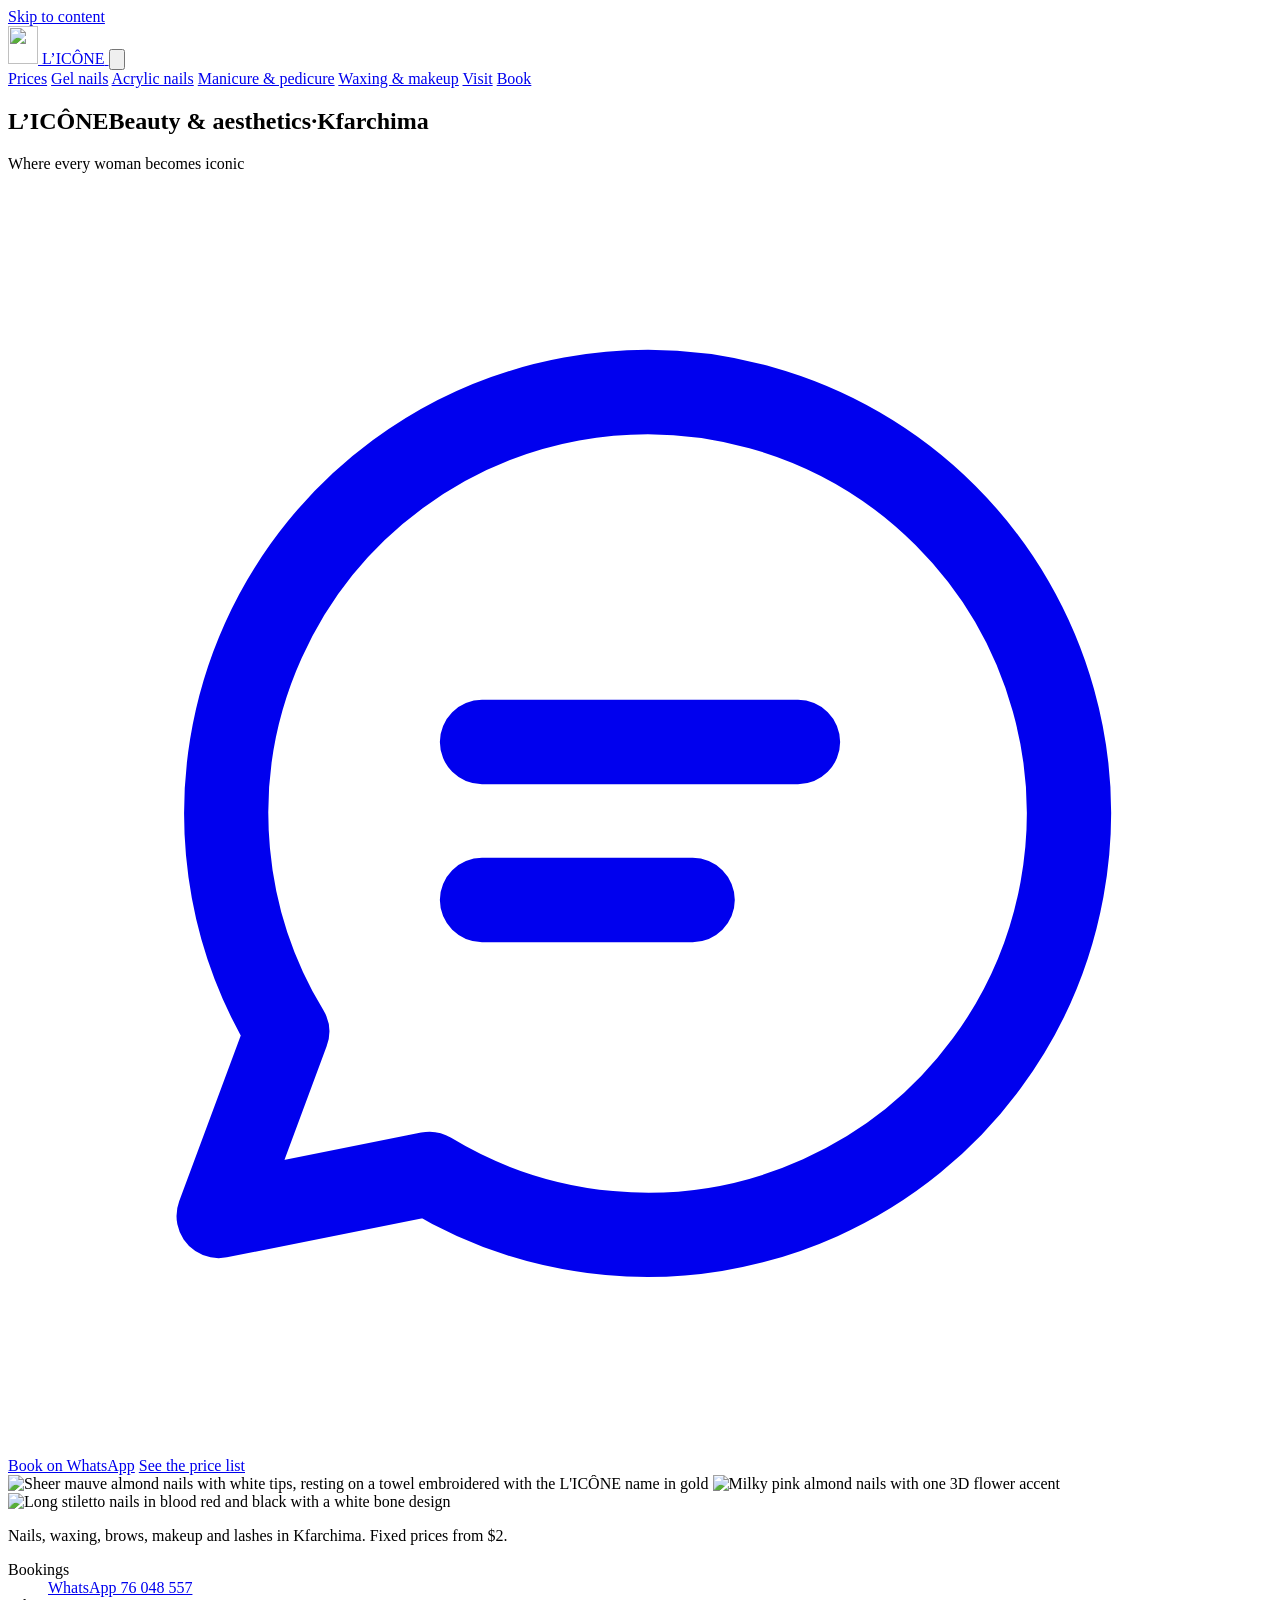
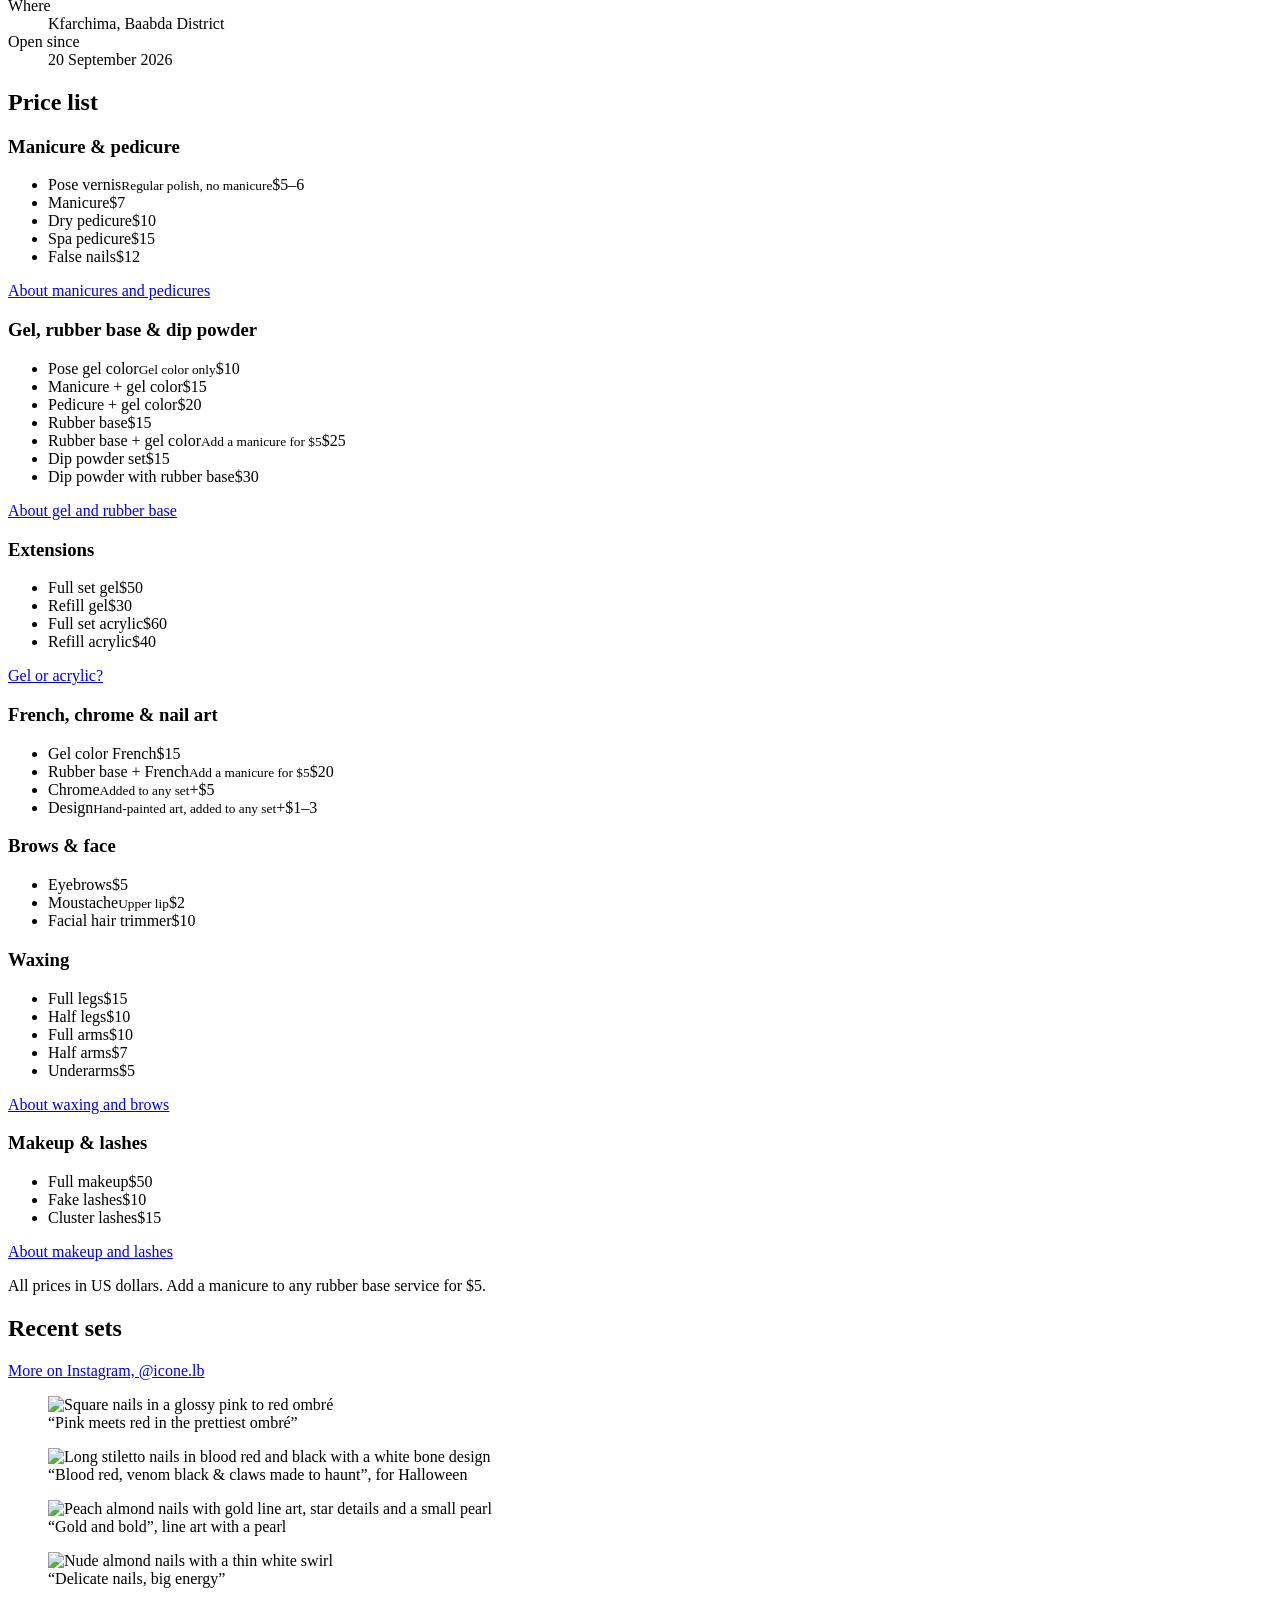
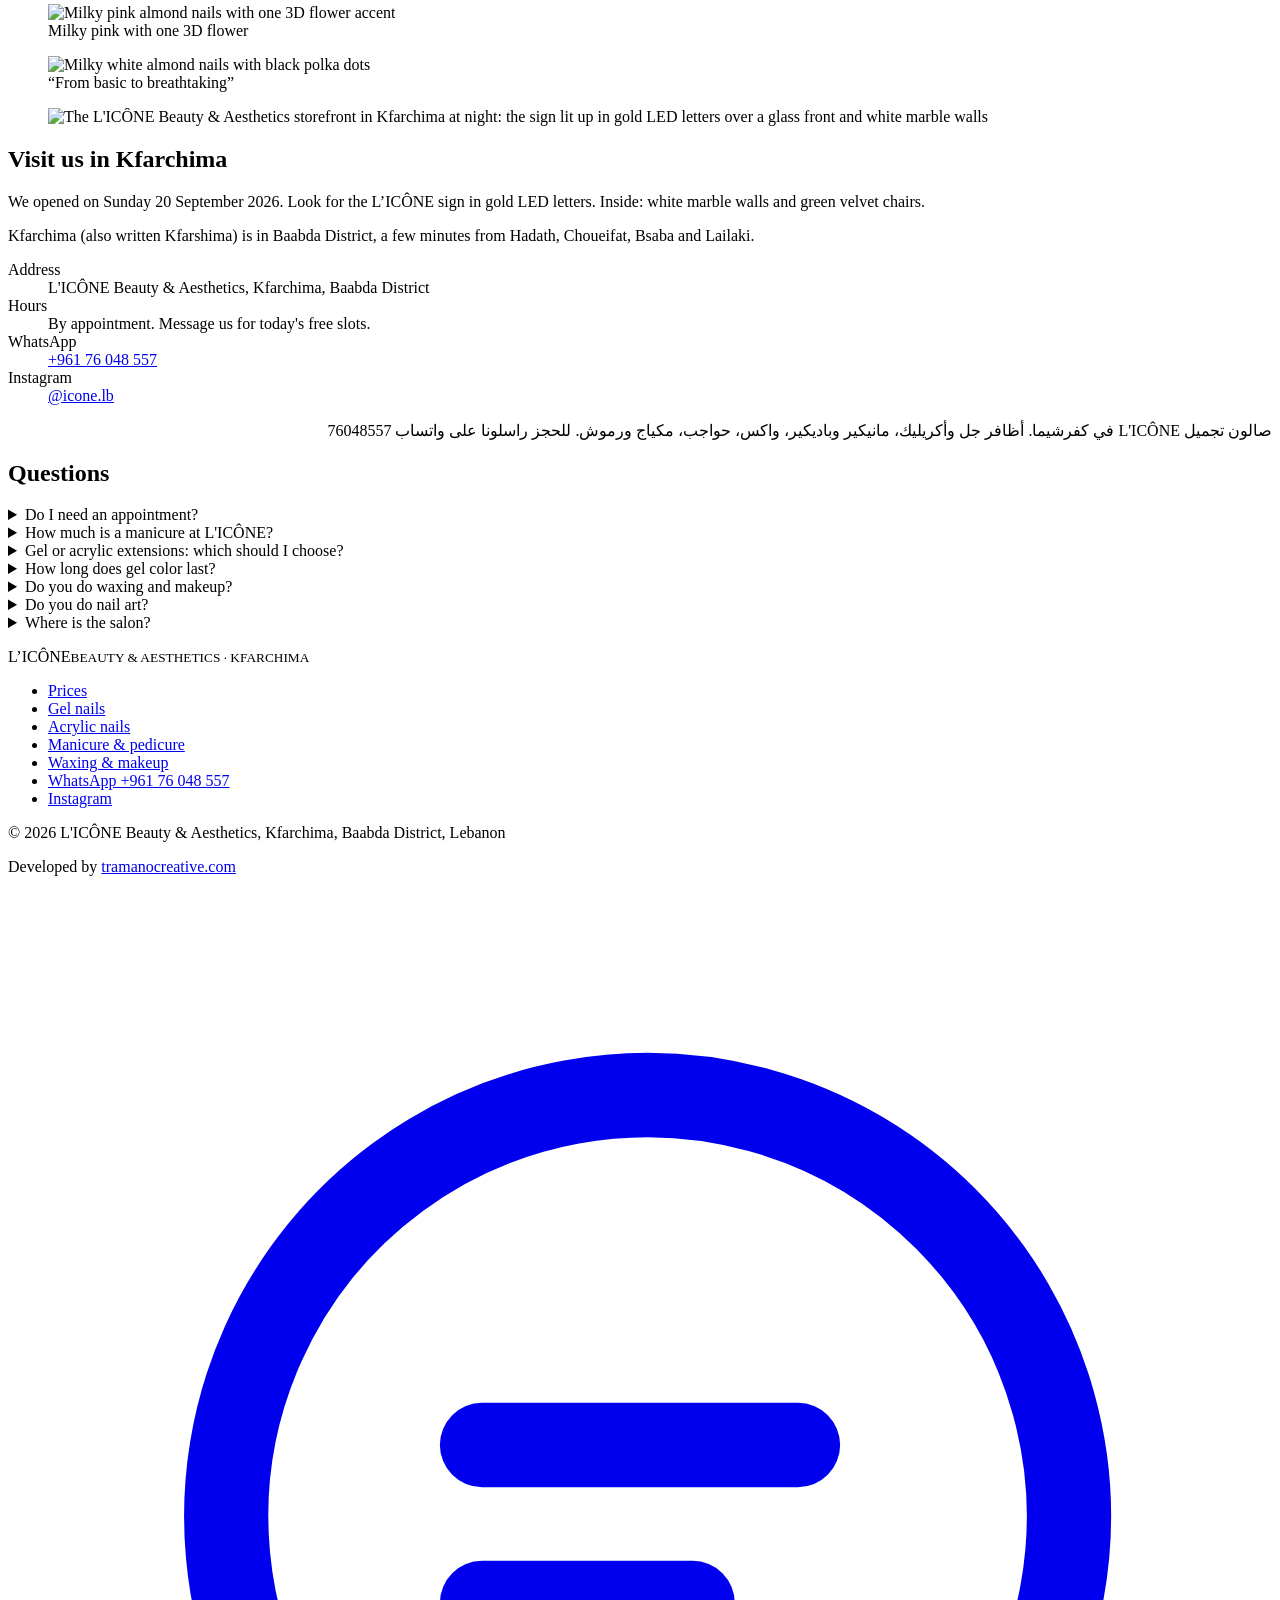
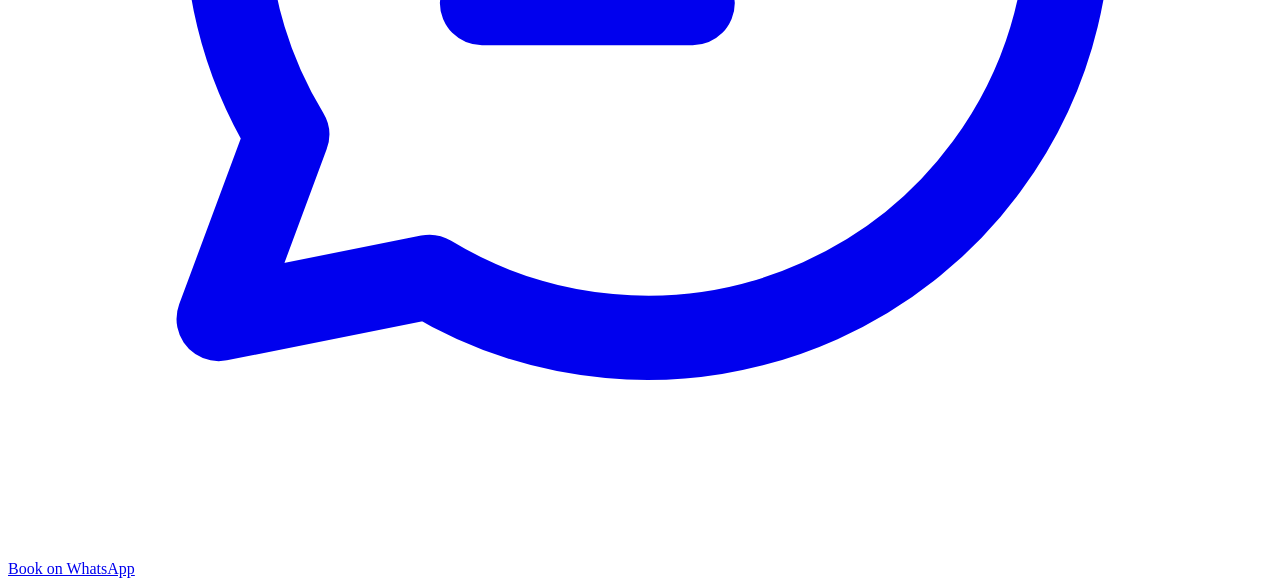
==== commit 41aed364: "Restore green hero; gold LED sign wording" ====
--- a/index.html
+++ b/index.html
@@ -56,7 +56,7 @@
         <h1><span class="wordmark">L’ICÔNE</span><span class="sub">Beauty &amp; aesthetics<span class="dot">·</span><span class="place">Kfarchima</span></span></h1>
         <p class="tagline">Where every woman becomes iconic</p>
         <div class="sign-cta">
-          <a class="btn" href="https://wa.me/96176048557?text=Hi%20L'IC%C3%94NE%2C%20I'd%20like%20to%20book%20an%20appointment."><svg viewBox="0 0 24 24" fill="none" stroke="currentColor" stroke-width="1.6" aria-hidden="true"><path d="M4 19.5 5.3 16A8 8 0 1 1 8 18.7L4 19.5Z" stroke-linejoin="round"/><path d="M9 10.5h6M9 13.5h4" stroke-linecap="round"/></svg> Book on WhatsApp</a>
+          <a class="btn btn-gold" href="https://wa.me/96176048557?text=Hi%20L'IC%C3%94NE%2C%20I'd%20like%20to%20book%20an%20appointment."><svg viewBox="0 0 24 24" fill="none" stroke="currentColor" stroke-width="1.6" aria-hidden="true"><path d="M4 19.5 5.3 16A8 8 0 1 1 8 18.7L4 19.5Z" stroke-linejoin="round"/><path d="M9 10.5h6M9 13.5h4" stroke-linecap="round"/></svg> Book on WhatsApp</a>
           <a class="sign-link" href="#price-h">See the price list</a>
         </div>
       </div>
@@ -179,10 +179,10 @@
 
     <section class="visit" id="visit" aria-labelledby="visit-h">
       <div class="wrap">
-        <figure class="oval"><img src="/icone-lb/assets/gallery/licone-storefront-kfarchima-900.webp" srcset="/icone-lb/assets/gallery/licone-storefront-kfarchima-480.webp 480w, /icone-lb/assets/gallery/licone-storefront-kfarchima-900.webp 900w" sizes="(max-width: 900px) 80vw, 400px" width="900" height="1595" alt="The L'ICÔNE Beauty &amp; Aesthetics storefront in Kfarchima at night: green sign with gold letters over a glass front and white marble walls" style="object-position:center top" loading="lazy" decoding="async"></figure>
+        <figure class="oval"><img src="/icone-lb/assets/gallery/licone-storefront-kfarchima-900.webp" srcset="/icone-lb/assets/gallery/licone-storefront-kfarchima-480.webp 480w, /icone-lb/assets/gallery/licone-storefront-kfarchima-900.webp 900w" sizes="(max-width: 900px) 80vw, 400px" width="900" height="1595" alt="The L'ICÔNE Beauty &amp; Aesthetics storefront in Kfarchima at night: the sign lit up in gold LED letters over a glass front and white marble walls" style="object-position:center top" loading="lazy" decoding="async"></figure>
         <div>
           <h2 id="visit-h">Visit us in Kfarchima</h2>
-          <p class="opened">We opened on Sunday 20 September 2026. Look for the green sign with gold letters. Inside: white marble walls and green velvet chairs.</p>
+          <p class="opened">We opened on Sunday 20 September 2026. Look for the L’ICÔNE sign in gold LED letters. Inside: white marble walls and green velvet chairs.</p>
           <p>Kfarchima (also written Kfarshima) is in Baabda District, a few minutes from Hadath, Choueifat, Bsaba and Lailaki.</p>
           <dl class="facts">
             <dt>Address</dt><dd>L'ICÔNE Beauty &amp; Aesthetics, Kfarchima, Baabda District</dd>
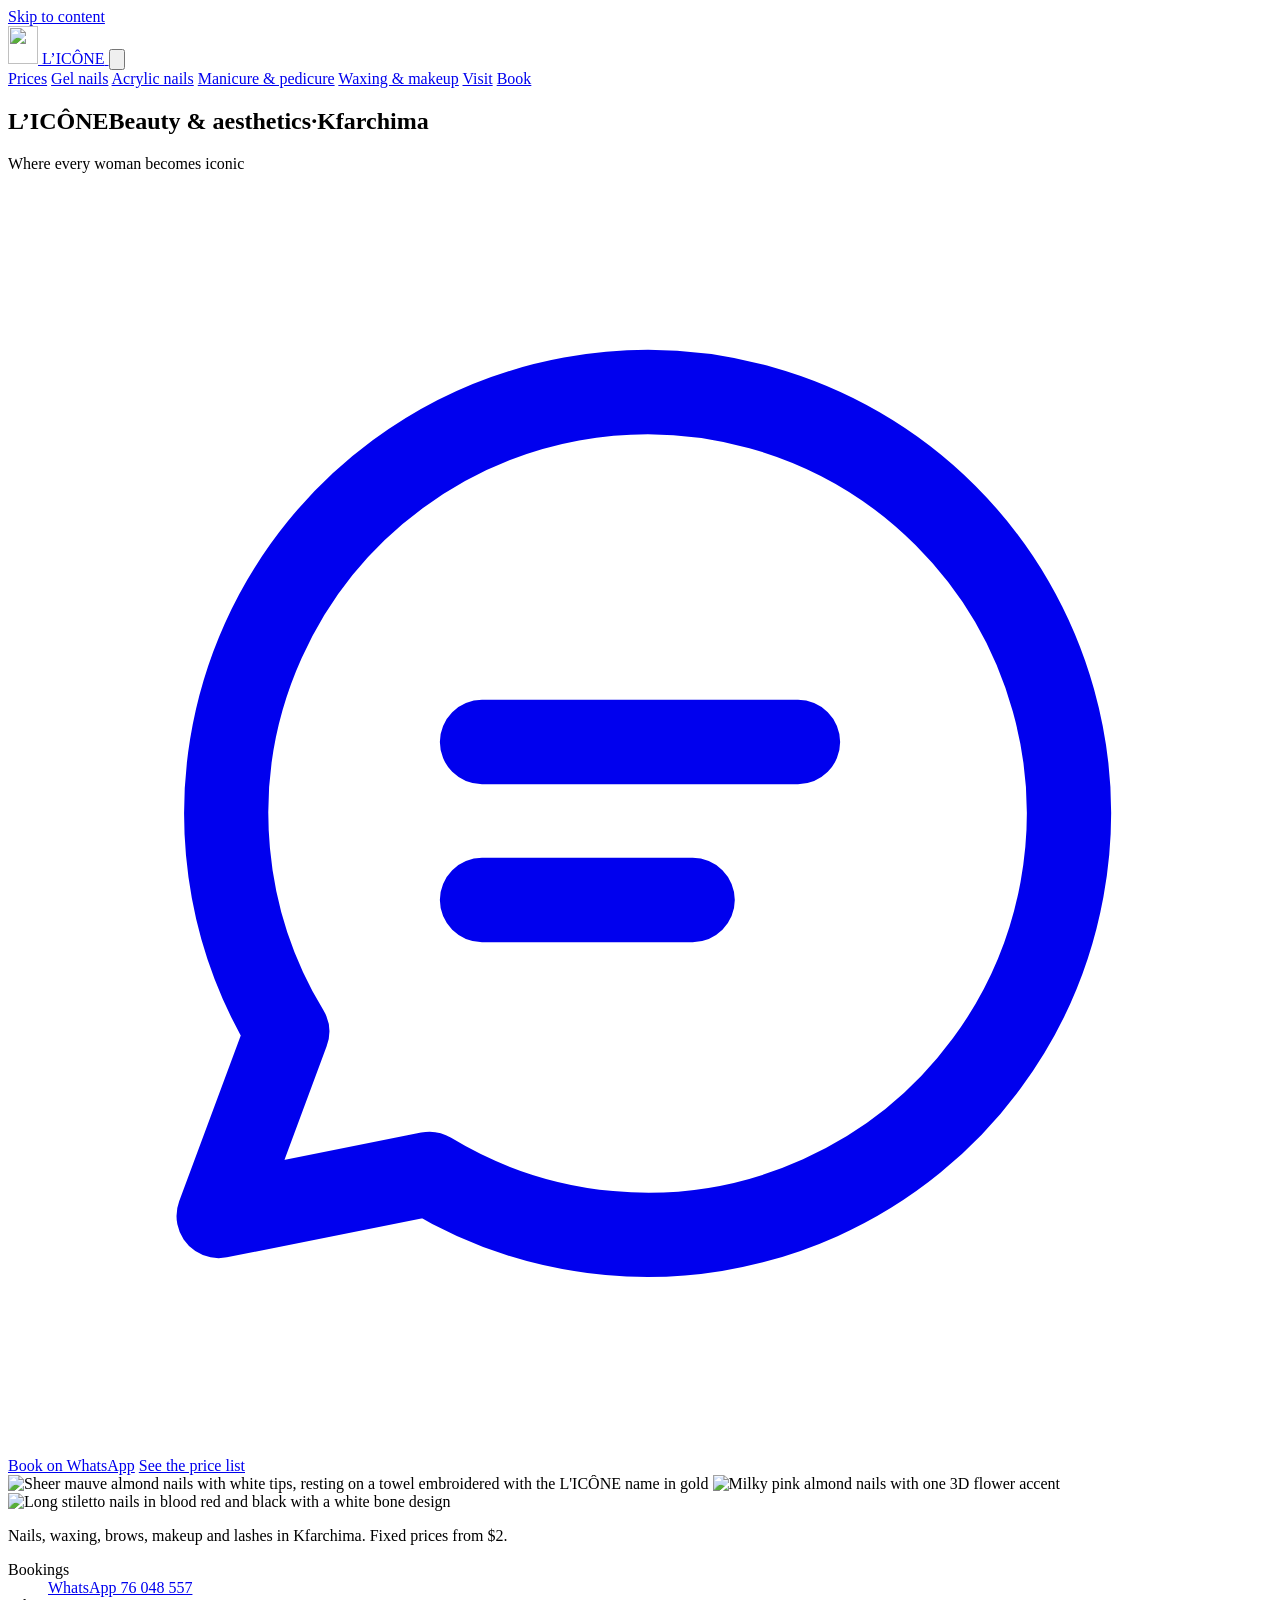
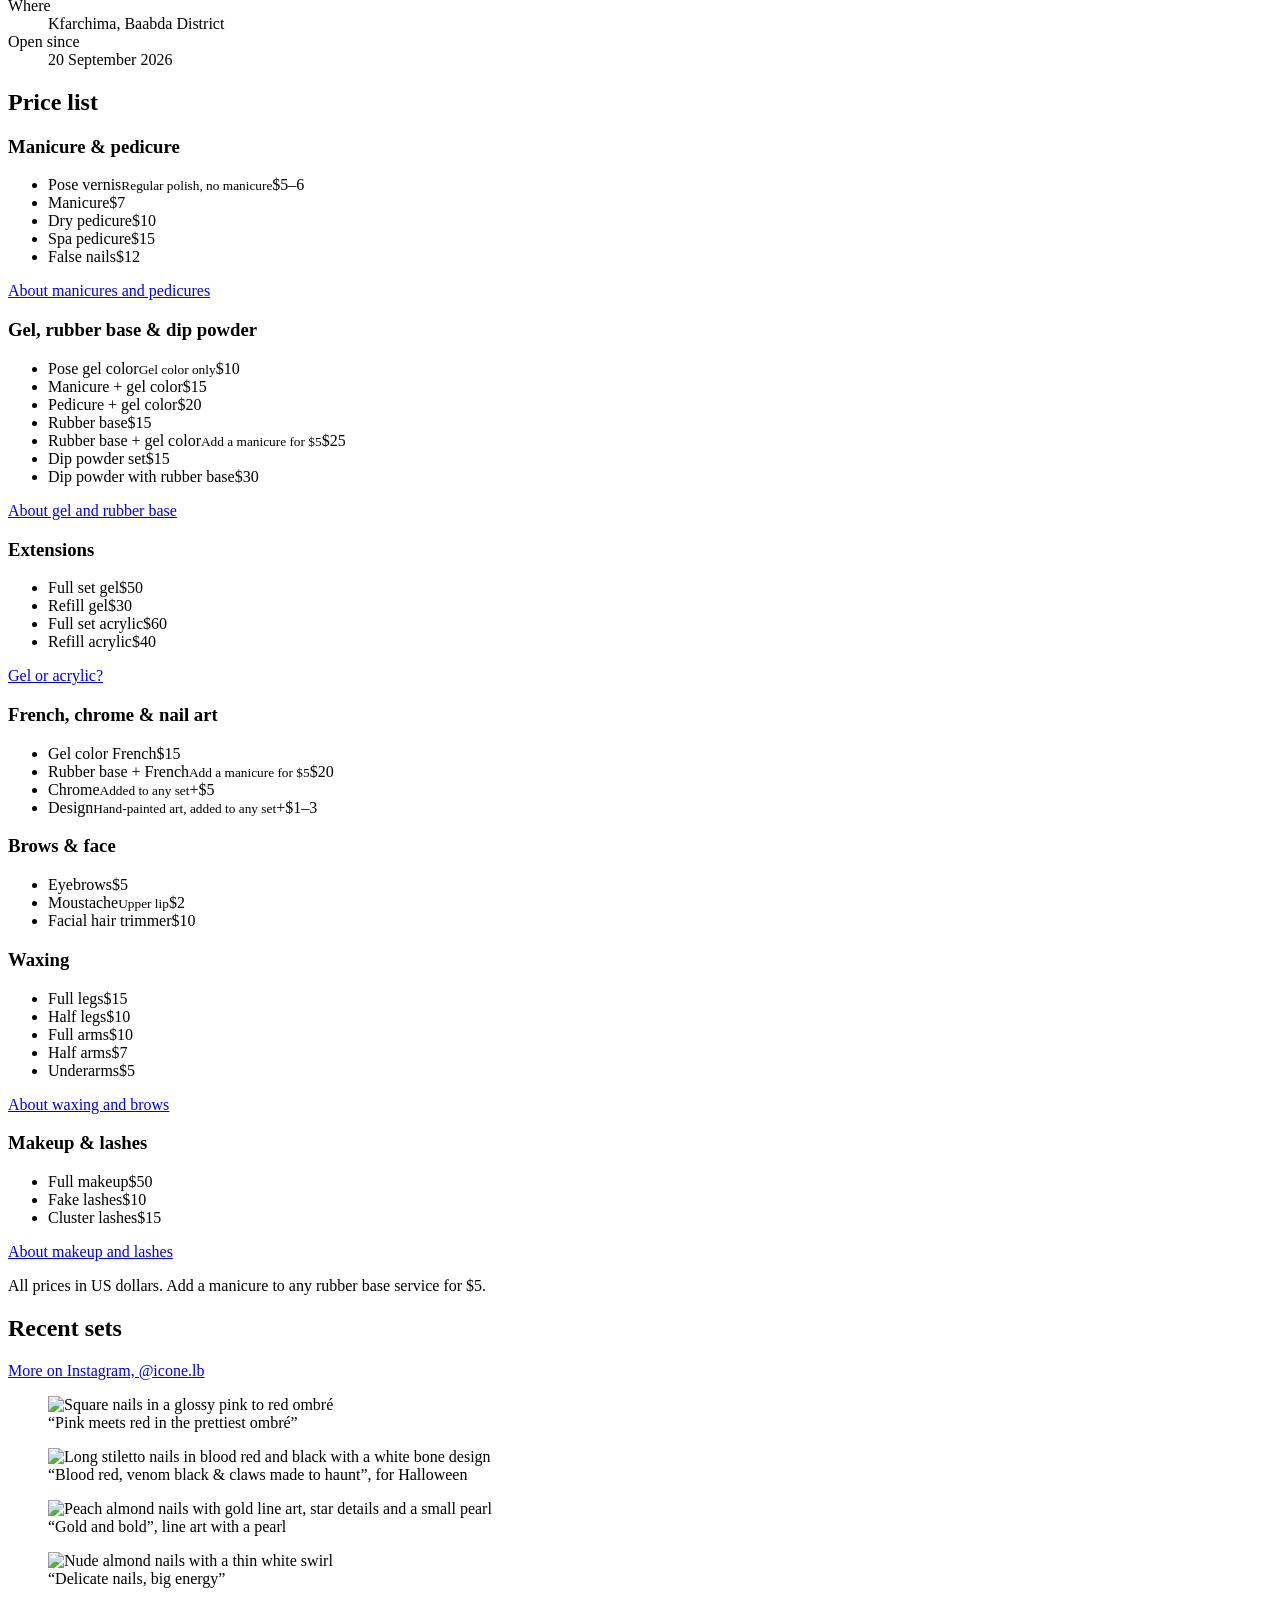
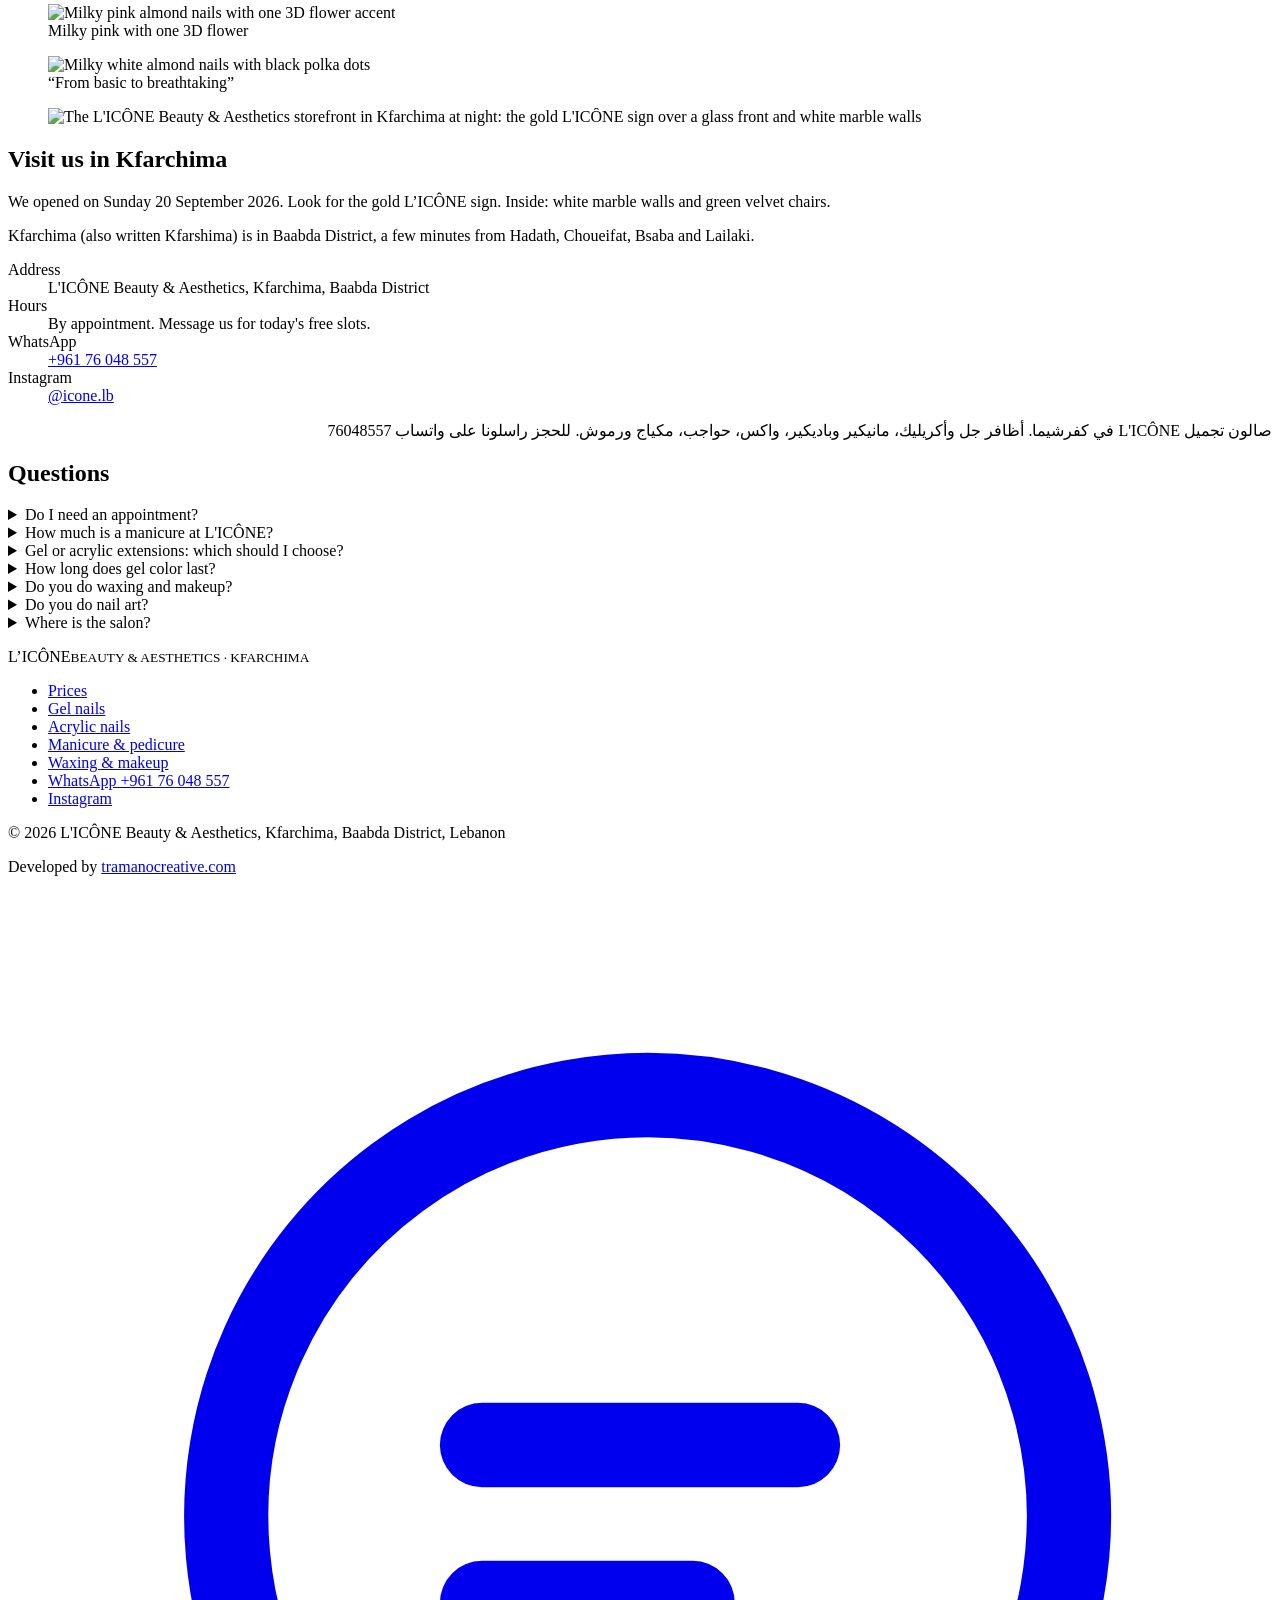
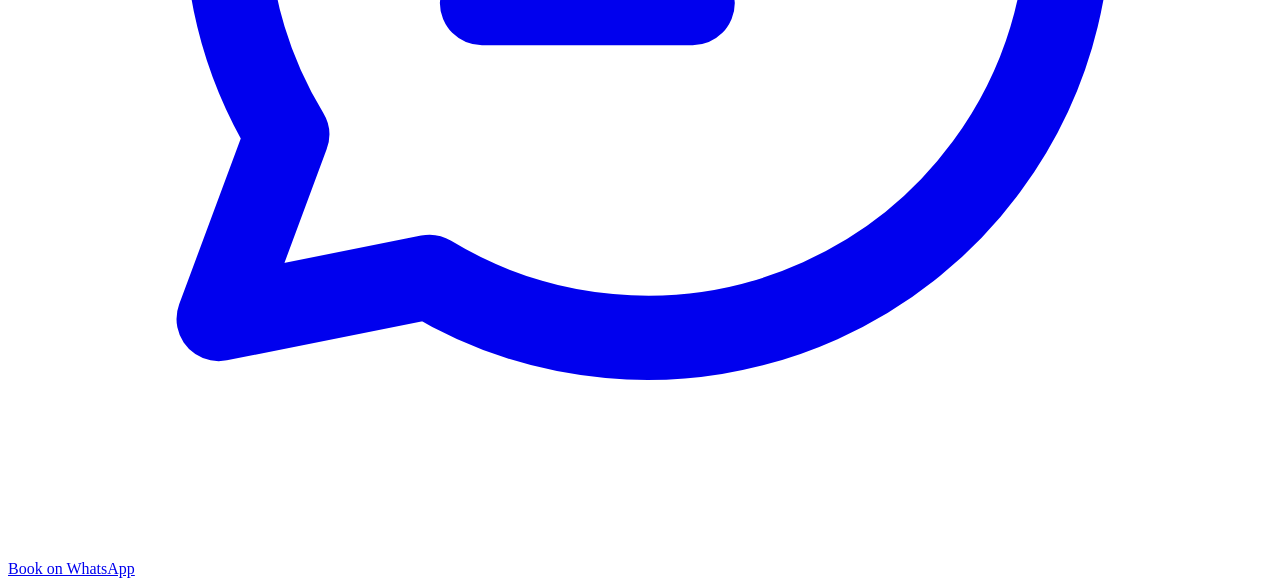
==== commit 3c19646a: "Describe the storefront sign as gold Co-Authored-By: Claude Opus 5.5 <noreply@anthropic.com>" ====
--- a/index.html
+++ b/index.html
@@ -179,10 +179,10 @@
 
     <section class="visit" id="visit" aria-labelledby="visit-h">
       <div class="wrap">
-        <figure class="oval"><img src="/icone-lb/assets/gallery/licone-storefront-kfarchima-900.webp" srcset="/icone-lb/assets/gallery/licone-storefront-kfarchima-480.webp 480w, /icone-lb/assets/gallery/licone-storefront-kfarchima-900.webp 900w" sizes="(max-width: 900px) 80vw, 400px" width="900" height="1595" alt="The L'ICÔNE Beauty &amp; Aesthetics storefront in Kfarchima at night: the sign lit up in gold LED letters over a glass front and white marble walls" style="object-position:center top" loading="lazy" decoding="async"></figure>
+        <figure class="oval"><img src="/icone-lb/assets/gallery/licone-storefront-kfarchima-900.webp" srcset="/icone-lb/assets/gallery/licone-storefront-kfarchima-480.webp 480w, /icone-lb/assets/gallery/licone-storefront-kfarchima-900.webp 900w" sizes="(max-width: 900px) 80vw, 400px" width="900" height="1595" alt="The L'ICÔNE Beauty &amp; Aesthetics storefront in Kfarchima at night: the gold L'ICÔNE sign over a glass front and white marble walls" style="object-position:center top" loading="lazy" decoding="async"></figure>
         <div>
           <h2 id="visit-h">Visit us in Kfarchima</h2>
-          <p class="opened">We opened on Sunday 20 September 2026. Look for the L’ICÔNE sign in gold LED letters. Inside: white marble walls and green velvet chairs.</p>
+          <p class="opened">We opened on Sunday 20 September 2026. Look for the gold L’ICÔNE sign. Inside: white marble walls and green velvet chairs.</p>
           <p>Kfarchima (also written Kfarshima) is in Baabda District, a few minutes from Hadath, Choueifat, Bsaba and Lailaki.</p>
           <dl class="facts">
             <dt>Address</dt><dd>L'ICÔNE Beauty &amp; Aesthetics, Kfarchima, Baabda District</dd>
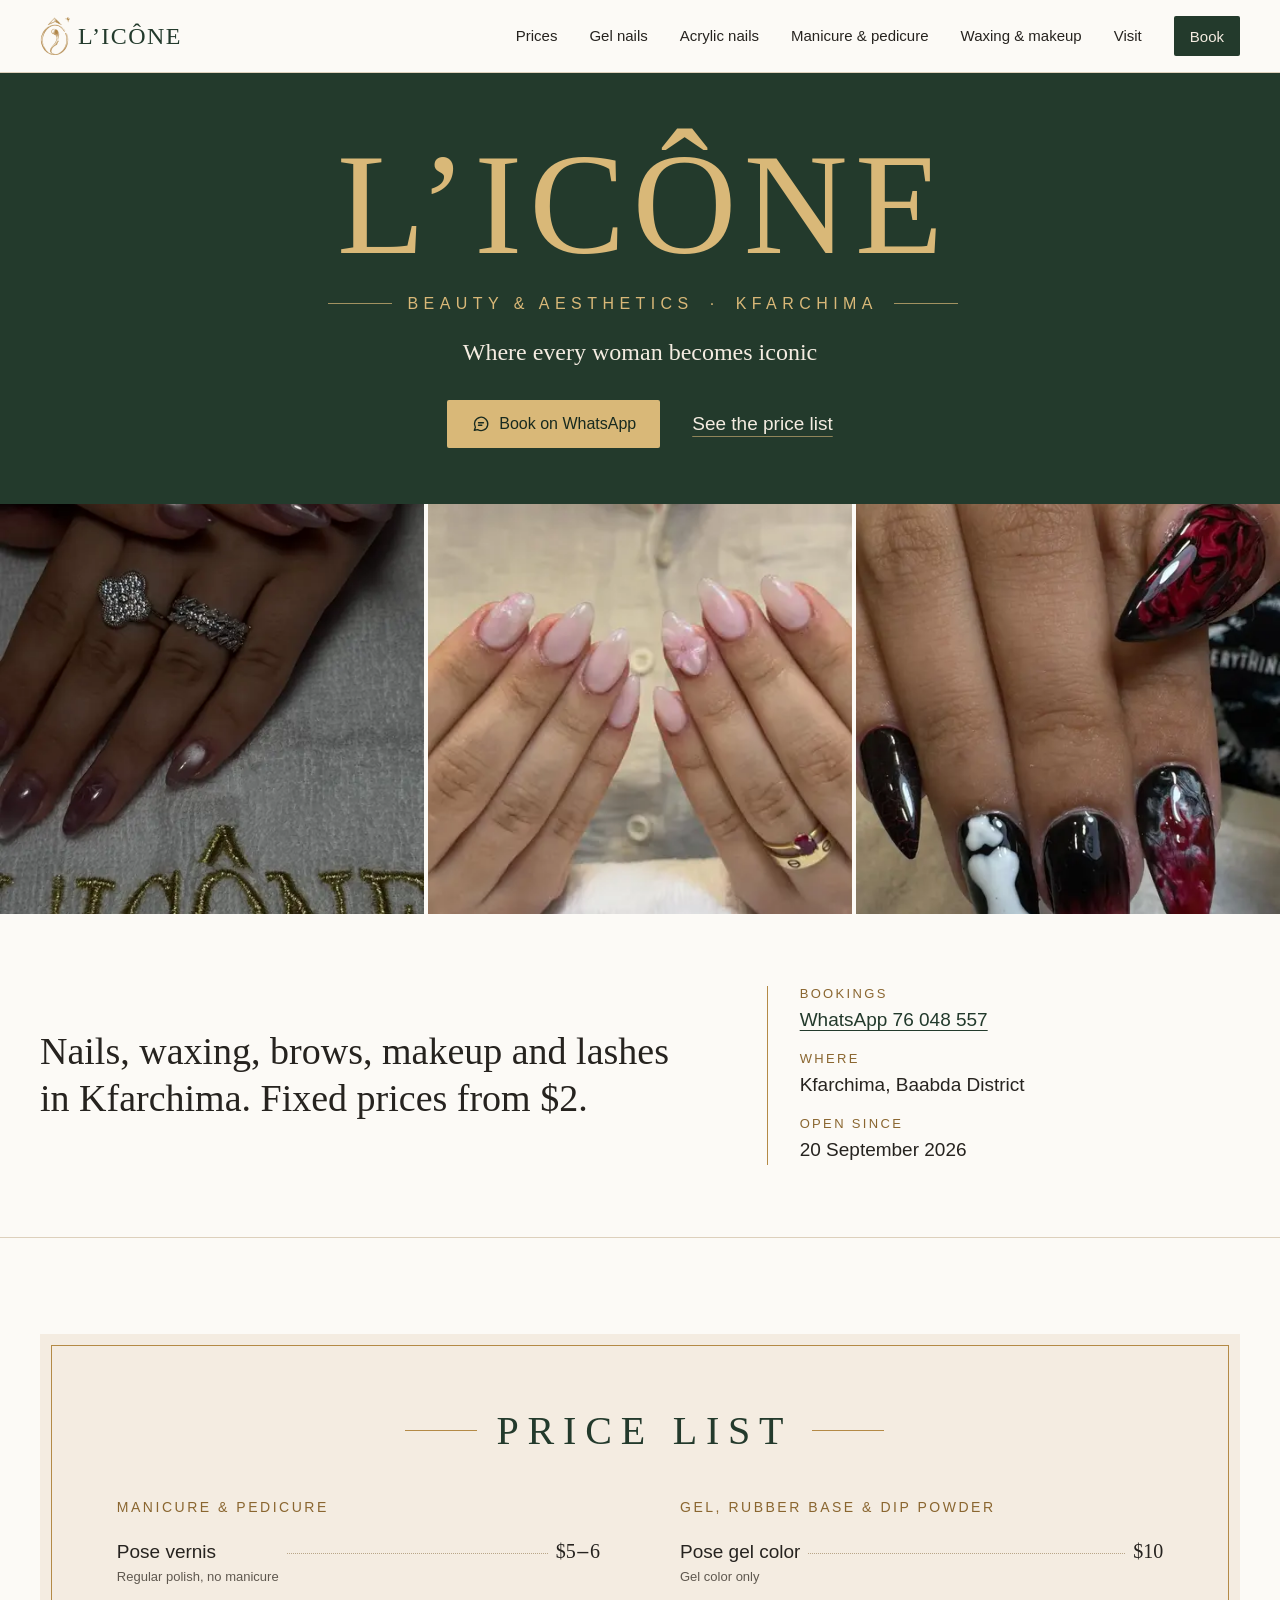
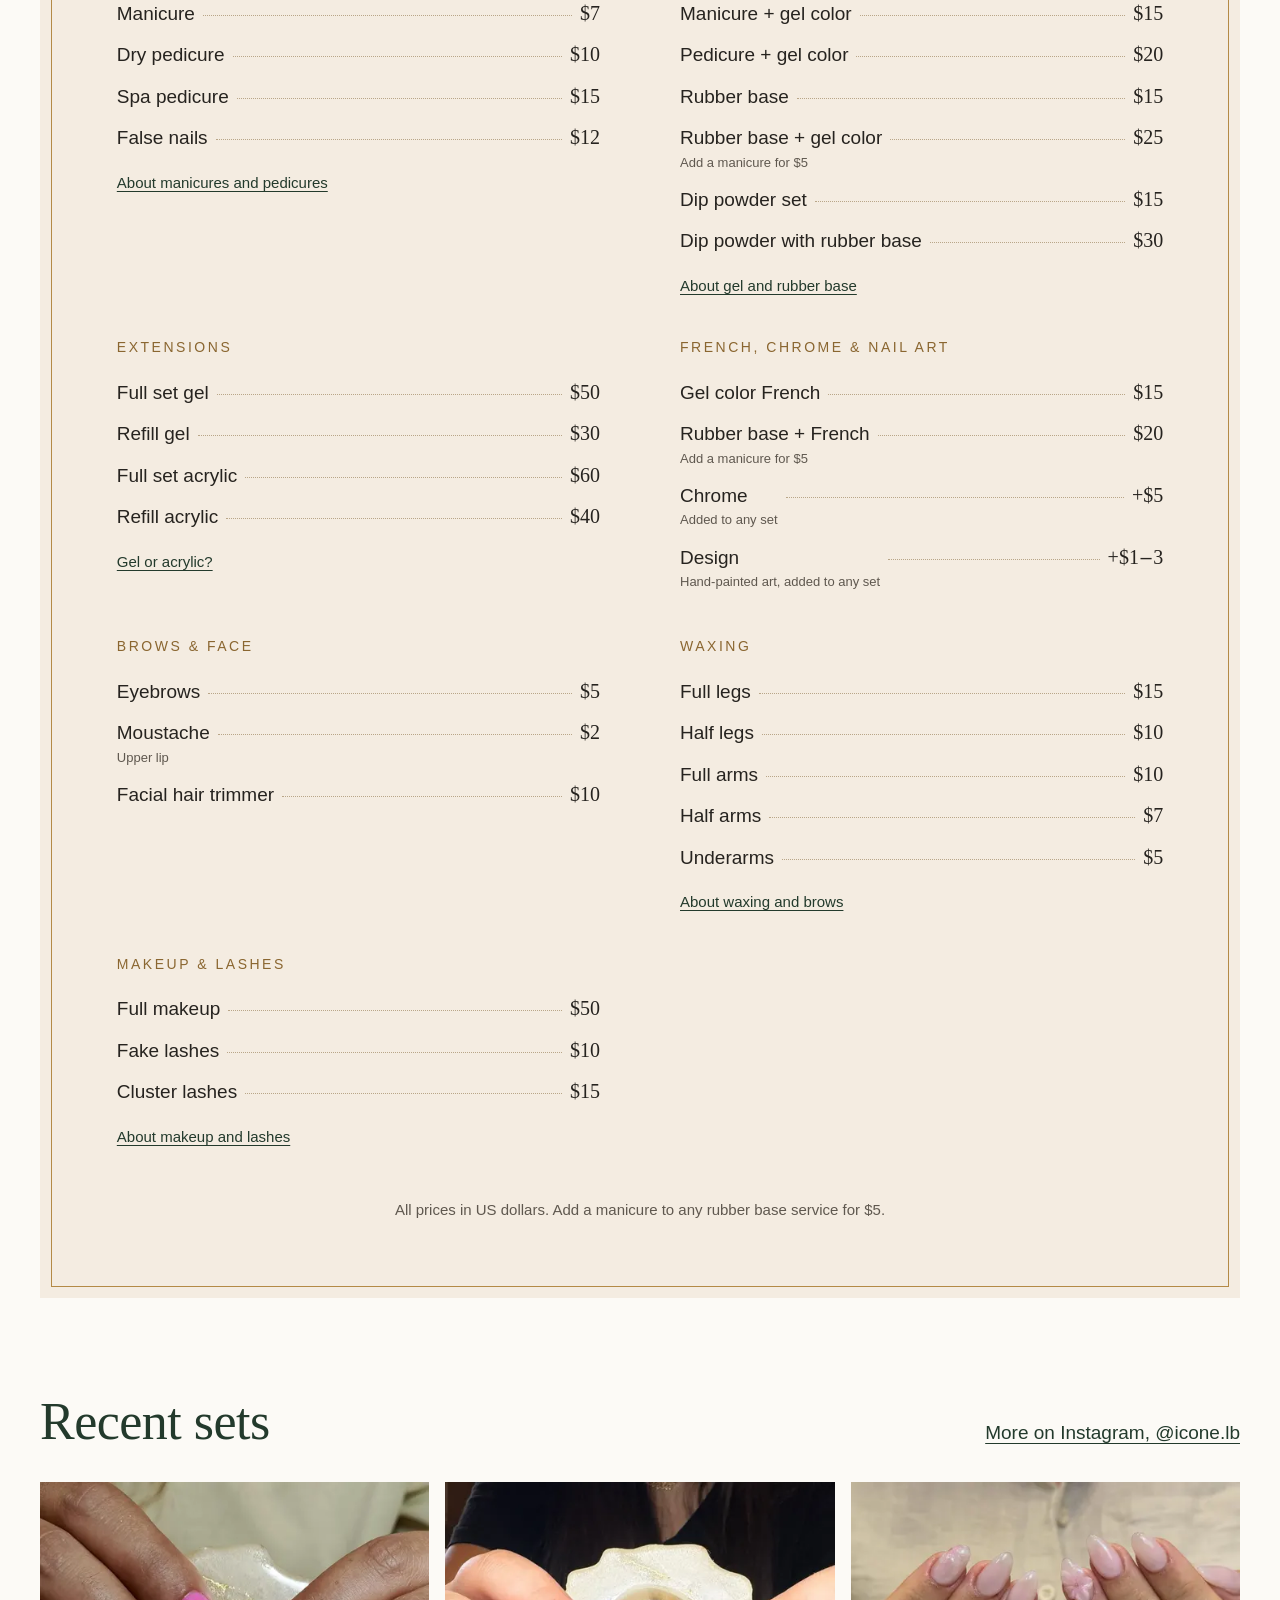
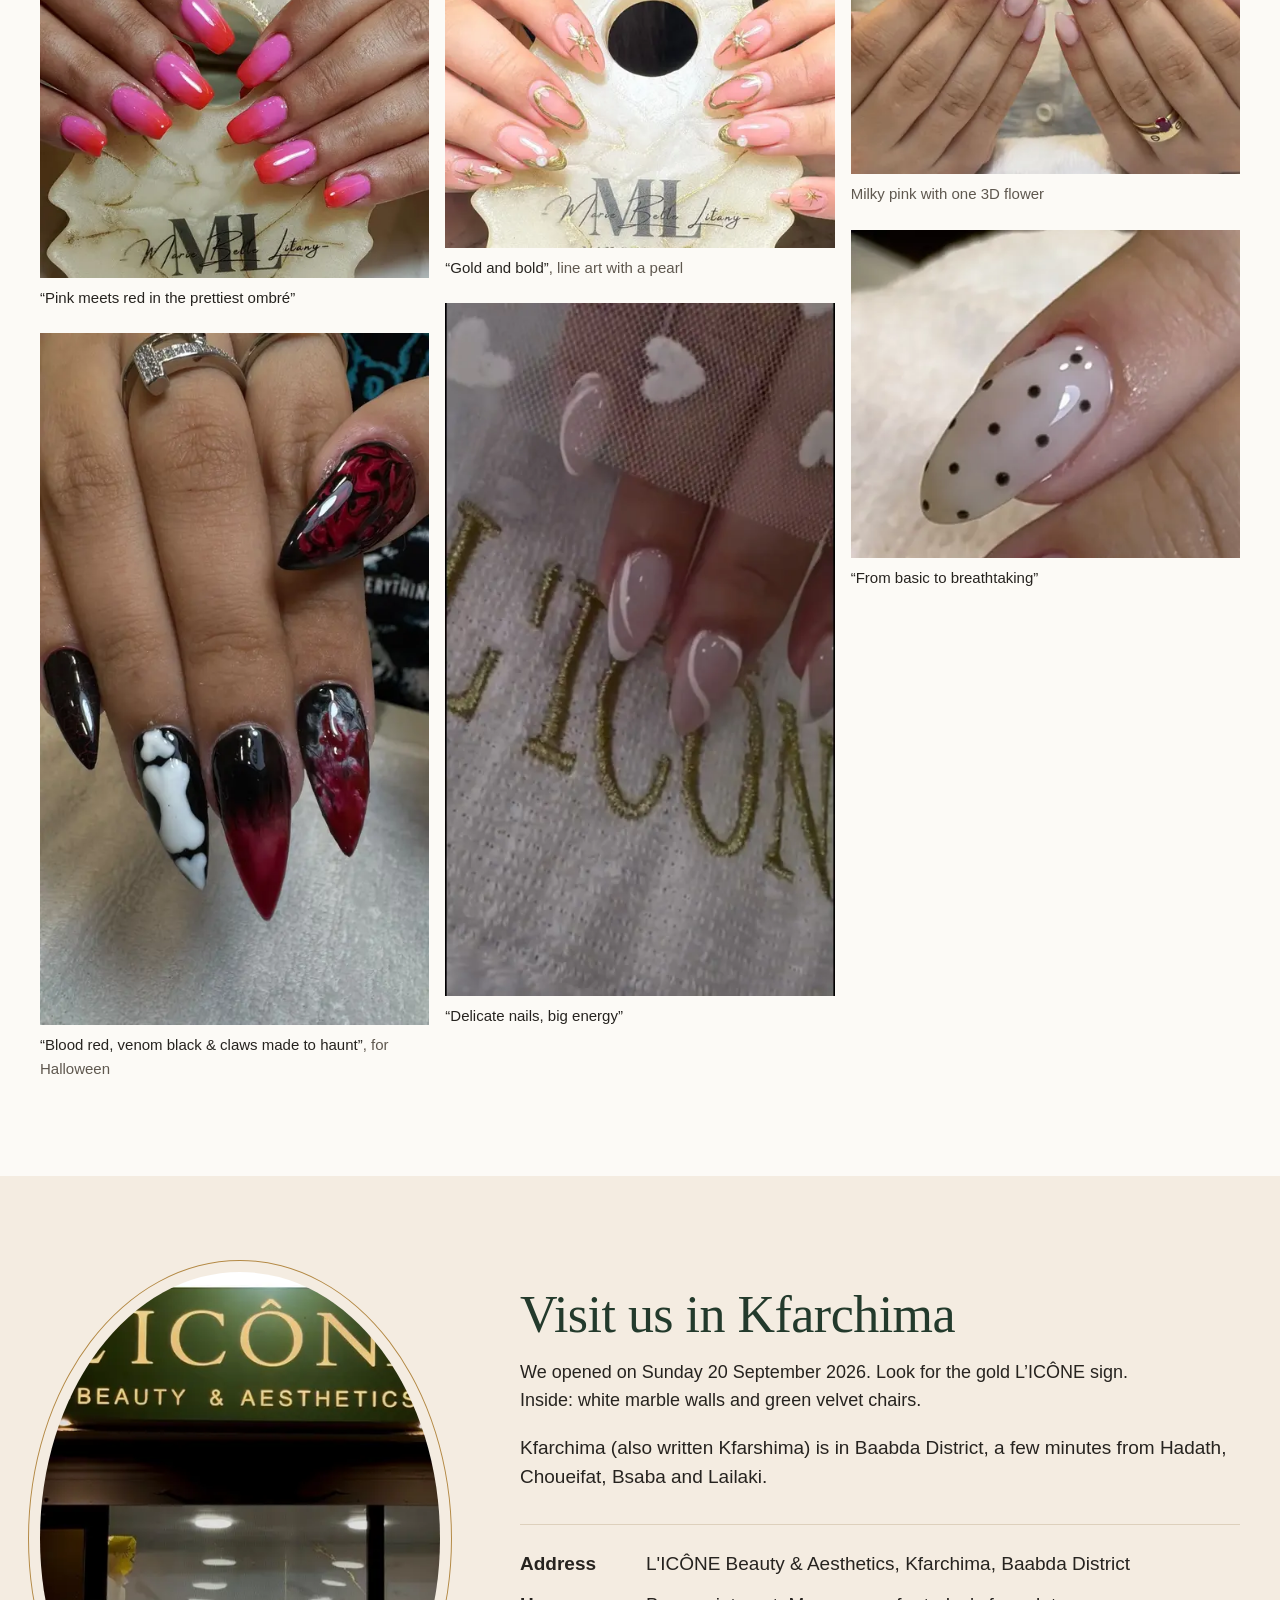
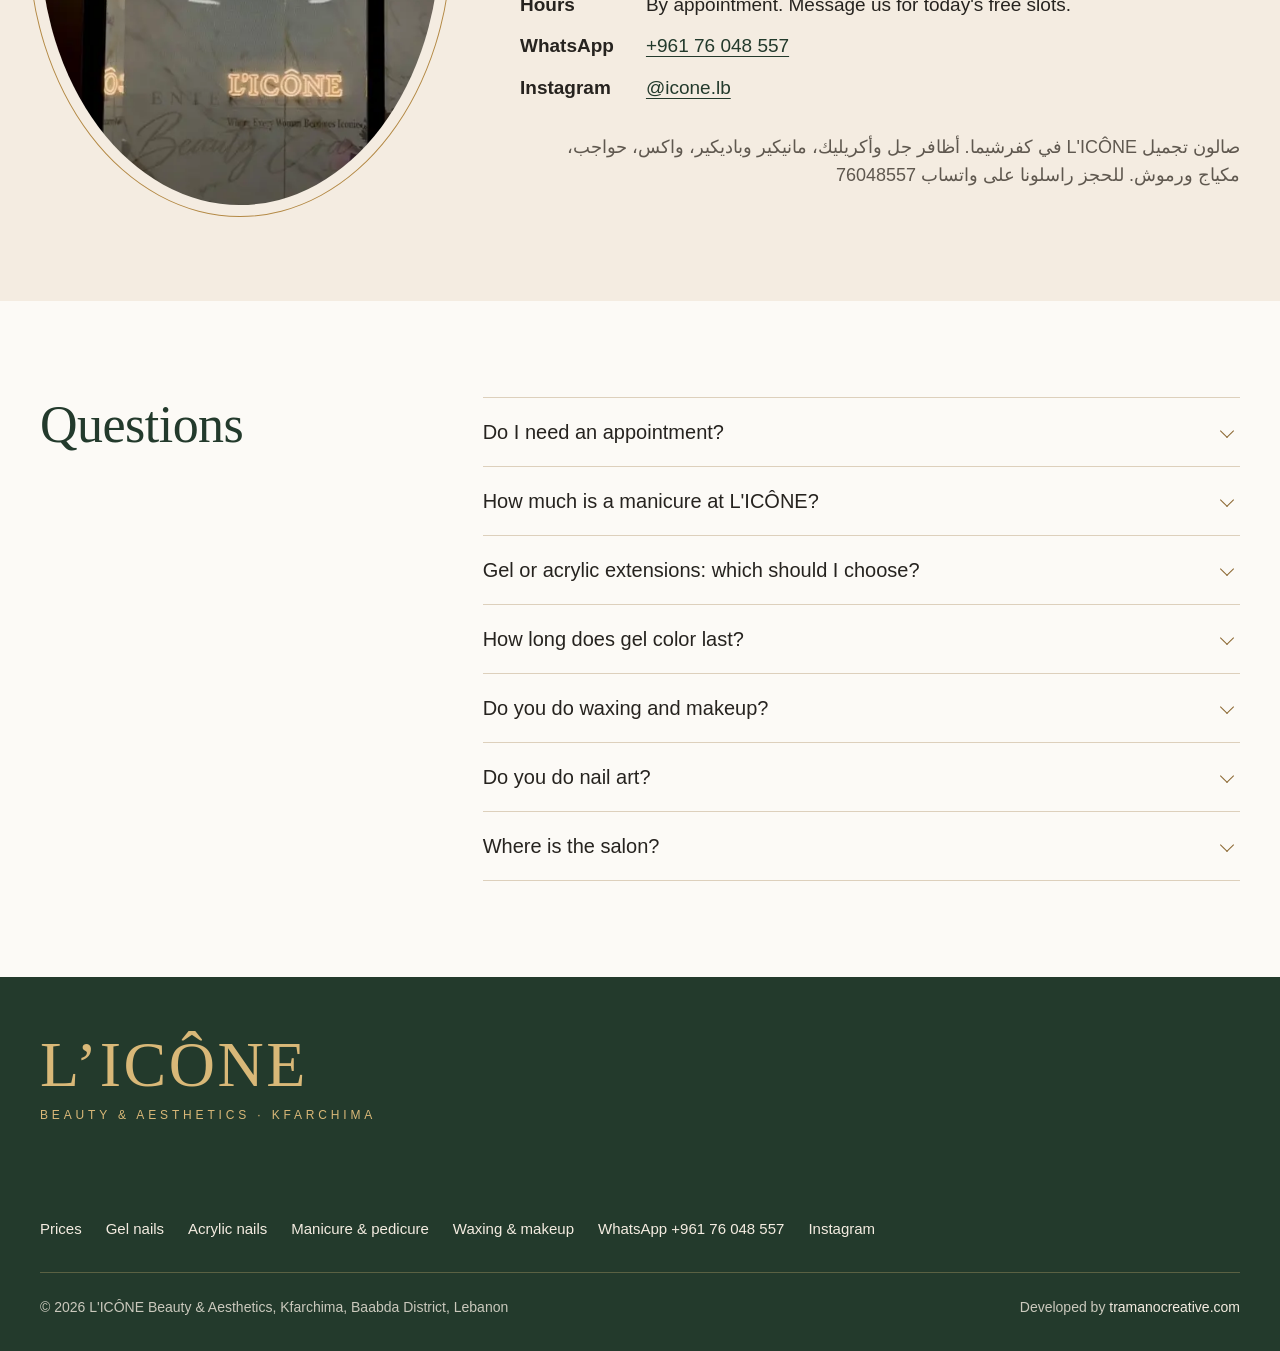
==== commit 47bdb381: "Go live on www.iconelb.com: root paths, indexable, CNAME Co-Authored-By: Claude Opus 5.5 <noreply@an" ====
--- a/index.html
+++ b/index.html
@@ -6,7 +6,6 @@
   <title>Beauty Salon in Kfarchima: Nails, Wax &amp; Makeup | L'ICÔNE</title>
   <meta name="description" content="L'ICÔNE is a beauty salon in Kfarchima, Lebanon: gel and acrylic nails, manicures, pedicures, waxing, eyebrows, makeup and lashes. Book on WhatsApp.">
   <link rel="canonical" href="https://www.iconelb.com/">
-  <meta name="robots" content="noindex">
   <meta name="theme-color" content="#233a2c">
   <meta name="geo.region" content="LB-JL">
   <meta name="geo.placename" content="Kfarchima">
@@ -20,12 +19,12 @@
   <meta property="og:image:height" content="630">
   <meta property="og:locale" content="en_LB">
   <meta name="twitter:card" content="summary_large_image">
-  <link rel="icon" type="image/png" sizes="64x64" href="/icone-lb/assets/brand/favicon-64.png">
-  <link rel="apple-touch-icon" href="/icone-lb/assets/brand/apple-touch-icon.png">
+  <link rel="icon" type="image/png" sizes="64x64" href="/assets/brand/favicon-64.png">
+  <link rel="apple-touch-icon" href="/assets/brand/apple-touch-icon.png">
   <link rel="preconnect" href="https://fonts.googleapis.com">
   <link rel="preconnect" href="https://fonts.gstatic.com" crossorigin>
   <link rel="stylesheet" href="https://fonts.googleapis.com/css2?family=Alegreya+Sans:wght@400;500;700&family=Bodoni+Moda:opsz,wght@6..96,400..600&family=Marcellus&display=swap">
-  <link rel="stylesheet" href="/icone-lb/assets/styles.css">
+  <link rel="stylesheet" href="/assets/styles.css">
   <script type="application/ld+json">{"@context":"https://schema.org","@type":["BeautySalon","NailSalon"],"@id":"https://www.iconelb.com/#salon","name":"L'ICÔNE","alternateName":["L'ICÔNE Beauty & Aesthetics","L'icone","Licone","Icone Lebanon"],"slogan":"Where Every Woman Becomes Iconic","url":"https://www.iconelb.com/","logo":"https://www.iconelb.com/assets/brand/logo-mark-gold.png","image":["https://www.iconelb.com/assets/brand/og-image.jpg","https://www.iconelb.com/assets/gallery/licone-storefront-kfarchima-900.webp"],"telephone":"+96176048557","priceRange":"$2–$60","currenciesAccepted":"USD","foundingDate":"2026-09-20","address":{"@type":"PostalAddress","addressLocality":"Kfarchima","addressRegion":"Mount Lebanon","addressCountry":"LB"},"areaServed":[{"@type":"Place","name":"Kfarchima"},{"@type":"Place","name":"Hadath"},{"@type":"Place","name":"Choueifat"},{"@type":"Place","name":"Bsaba"},{"@type":"Place","name":"Lailaki"},{"@type":"Place","name":"Baabda"}],"sameAs":["https://www.instagram.com/icone.lb/"],"hasOfferCatalog":{"@type":"OfferCatalog","name":"Beauty and nail services","itemListElement":[{"@type":"OfferCatalog","name":"Manicure & pedicure","itemListElement":[{"@type":"Offer","itemOffered":{"@type":"Service","name":"Pose vernis (regular polish, no manicure)"},"priceSpecification":{"@type":"PriceSpecification","minPrice":5,"maxPrice":6,"priceCurrency":"USD"}},{"@type":"Offer","itemOffered":{"@type":"Service","name":"Manicure"},"priceSpecification":{"@type":"PriceSpecification","price":7,"priceCurrency":"USD"}},{"@type":"Offer","itemOffered":{"@type":"Service","name":"Dry pedicure"},"priceSpecification":{"@type":"PriceSpecification","price":10,"priceCurrency":"USD"}},{"@type":"Offer","itemOffered":{"@type":"Service","name":"Spa pedicure"},"priceSpecification":{"@type":"PriceSpecification","price":15,"priceCurrency":"USD"}},{"@type":"Offer","itemOffered":{"@type":"Service","name":"False nails"},"priceSpecification":{"@type":"PriceSpecification","price":12,"priceCurrency":"USD"}}]},{"@type":"OfferCatalog","name":"Gel, rubber base & dip powder","itemListElement":[{"@type":"Offer","itemOffered":{"@type":"Service","name":"Pose gel color (gel color only)"},"priceSpecification":{"@type":"PriceSpecification","price":10,"priceCurrency":"USD"}},{"@type":"Offer","itemOffered":{"@type":"Service","name":"Manicure + gel color"},"priceSpecification":{"@type":"PriceSpecification","price":15,"priceCurrency":"USD"}},{"@type":"Offer","itemOffered":{"@type":"Service","name":"Pedicure + gel color"},"priceSpecification":{"@type":"PriceSpecification","price":20,"priceCurrency":"USD"}},{"@type":"Offer","itemOffered":{"@type":"Service","name":"Rubber base"},"priceSpecification":{"@type":"PriceSpecification","price":15,"priceCurrency":"USD"}},{"@type":"Offer","itemOffered":{"@type":"Service","name":"Rubber base + gel color"},"priceSpecification":{"@type":"PriceSpecification","price":25,"priceCurrency":"USD"}},{"@type":"Offer","itemOffered":{"@type":"Service","name":"Dip powder set"},"priceSpecification":{"@type":"PriceSpecification","price":15,"priceCurrency":"USD"}},{"@type":"Offer","itemOffered":{"@type":"Service","name":"Dip powder with rubber base"},"priceSpecification":{"@type":"PriceSpecification","price":30,"priceCurrency":"USD"}}]},{"@type":"OfferCatalog","name":"Extensions","itemListElement":[{"@type":"Offer","itemOffered":{"@type":"Service","name":"Full set gel"},"priceSpecification":{"@type":"PriceSpecification","price":50,"priceCurrency":"USD"}},{"@type":"Offer","itemOffered":{"@type":"Service","name":"Refill gel"},"priceSpecification":{"@type":"PriceSpecification","price":30,"priceCurrency":"USD"}},{"@type":"Offer","itemOffered":{"@type":"Service","name":"Full set acrylic"},"priceSpecification":{"@type":"PriceSpecification","price":60,"priceCurrency":"USD"}},{"@type":"Offer","itemOffered":{"@type":"Service","name":"Refill acrylic"},"priceSpecification":{"@type":"PriceSpecification","price":40,"priceCurrency":"USD"}}]},{"@type":"OfferCatalog","name":"French, chrome & nail art","itemListElement":[{"@type":"Offer","itemOffered":{"@type":"Service","name":"Gel color French"},"priceSpecification":{"@type":"PriceSpecification","price":15,"priceCurrency":"USD"}},{"@type":"Offer","itemOffered":{"@type":"Service","name":"Rubber base + French"},"priceSpecification":{"@type":"PriceSpecification","price":20,"priceCurrency":"USD"}},{"@type":"Offer","itemOffered":{"@type":"Service","name":"Chrome"},"priceSpecification":{"@type":"PriceSpecification","price":5,"priceCurrency":"USD"}},{"@type":"Offer","itemOffered":{"@type":"Service","name":"Design (hand-painted art, added to any set)"},"priceSpecification":{"@type":"PriceSpecification","minPrice":1,"maxPrice":3,"priceCurrency":"USD"}}]},{"@type":"OfferCatalog","name":"Brows & face","itemListElement":[{"@type":"Offer","itemOffered":{"@type":"Service","name":"Eyebrows"},"priceSpecification":{"@type":"PriceSpecification","price":5,"priceCurrency":"USD"}},{"@type":"Offer","itemOffered":{"@type":"Service","name":"Moustache (upper lip)"},"priceSpecification":{"@type":"PriceSpecification","price":2,"priceCurrency":"USD"}},{"@type":"Offer","itemOffered":{"@type":"Service","name":"Facial hair trimmer"},"priceSpecification":{"@type":"PriceSpecification","price":10,"priceCurrency":"USD"}}]},{"@type":"OfferCatalog","name":"Waxing","itemListElement":[{"@type":"Offer","itemOffered":{"@type":"Service","name":"Full legs"},"priceSpecification":{"@type":"PriceSpecification","price":15,"priceCurrency":"USD"}},{"@type":"Offer","itemOffered":{"@type":"Service","name":"Half legs"},"priceSpecification":{"@type":"PriceSpecification","price":10,"priceCurrency":"USD"}},{"@type":"Offer","itemOffered":{"@type":"Service","name":"Full arms"},"priceSpecification":{"@type":"PriceSpecification","price":10,"priceCurrency":"USD"}},{"@type":"Offer","itemOffered":{"@type":"Service","name":"Half arms"},"priceSpecification":{"@type":"PriceSpecification","price":7,"priceCurrency":"USD"}},{"@type":"Offer","itemOffered":{"@type":"Service","name":"Underarms"},"priceSpecification":{"@type":"PriceSpecification","price":5,"priceCurrency":"USD"}}]},{"@type":"OfferCatalog","name":"Makeup & lashes","itemListElement":[{"@type":"Offer","itemOffered":{"@type":"Service","name":"Full makeup"},"priceSpecification":{"@type":"PriceSpecification","price":50,"priceCurrency":"USD"}},{"@type":"Offer","itemOffered":{"@type":"Service","name":"Fake lashes"},"priceSpecification":{"@type":"PriceSpecification","price":10,"priceCurrency":"USD"}},{"@type":"Offer","itemOffered":{"@type":"Service","name":"Cluster lashes"},"priceSpecification":{"@type":"PriceSpecification","price":15,"priceCurrency":"USD"}}]}]}}</script>
   <script type="application/ld+json">{"@context":"https://schema.org","@type":"FAQPage","mainEntity":[{"@type":"Question","name":"Do I need an appointment?","acceptedAnswer":{"@type":"Answer","text":"Yes, please book first. Send a WhatsApp message to +961 76 048 557 with the service you want and a day that suits you, and we'll reply with a time."}},{"@type":"Question","name":"How much is a manicure at L'ICÔNE?","acceptedAnswer":{"@type":"Answer","text":"A classic manicure is $7. A manicure with gel color is $15, and regular polish on its own (pose vernis) is $5 to $6. Everything else is on the price list."}},{"@type":"Question","name":"Gel or acrylic extensions: which should I choose?","acceptedAnswer":{"@type":"Answer","text":"Both add length. Gel extensions ($50) feel lighter and look glossier. Acrylic ($60) is harder, which suits long and stiletto shapes. If you only want your natural nails stronger, rubber base ($15) is usually enough."}},{"@type":"Question","name":"How long does gel color last?","acceptedAnswer":{"@type":"Answer","text":"Usually two to three weeks, depending on how fast your nails grow and how hard you are on your hands. Rubber base under the color helps it hold on thin or soft nails."}},{"@type":"Question","name":"Do you do waxing and makeup?","acceptedAnswer":{"@type":"Answer","text":"Yes. L'ICÔNE is a beauty salon, not only nails. Eyebrows are $5, full legs wax is $15, underarms $5, full makeup $50 and cluster lashes $15. Everything is on the waxing, brows and makeup page."}},{"@type":"Question","name":"Do you do nail art?","acceptedAnswer":{"@type":"Answer","text":"Yes. Hand-painted designs are $1 to $3 extra and chrome is $5 extra, on top of the base service. Send us a photo of the set you have in mind when you book."}},{"@type":"Question","name":"Where is the salon?","acceptedAnswer":{"@type":"Answer","text":"In Kfarchima (also written Kfarshima), Baabda District, close to Hadath and Choueifat. Message us on WhatsApp and we'll send you the location pin."}}]}</script>
 </head>
@@ -33,18 +32,18 @@
   <a class="skip" href="#main">Skip to content</a>
   <header class="site-header">
     <div class="wrap">
-      <a class="brand" href="/icone-lb/" aria-label="L'ICÔNE home">
-        <img src="/icone-lb/assets/brand/logo-mark-gold.webp" width="30" height="38" alt="">
+      <a class="brand" href="/" aria-label="L'ICÔNE home">
+        <img src="/assets/brand/logo-mark-gold.webp" width="30" height="38" alt="">
         <span>L’ICÔNE</span>
       </a>
       <button class="nav-toggle" aria-label="Menu" aria-expanded="false" aria-controls="nav"><svg viewBox="0 0 24 24" fill="none" stroke="currentColor" stroke-width="1.6" aria-hidden="true"><path d="M4 7h16M4 12h16M4 17h16" stroke-linecap="round"/></svg></button>
       <nav class="nav" id="nav" aria-label="Main">
-        <a href="/icone-lb/prices/">Prices</a>
-        <a href="/icone-lb/gel-nails/">Gel nails</a>
-        <a href="/icone-lb/acrylic-nails/">Acrylic nails</a>
-        <a href="/icone-lb/manicure-pedicure/">Manicure & pedicure</a>
-        <a href="/icone-lb/waxing-makeup/">Waxing & makeup</a>
-        <a href="/icone-lb/#visit">Visit</a>
+        <a href="/prices/">Prices</a>
+        <a href="/gel-nails/">Gel nails</a>
+        <a href="/acrylic-nails/">Acrylic nails</a>
+        <a href="/manicure-pedicure/">Manicure & pedicure</a>
+        <a href="/waxing-makeup/">Waxing & makeup</a>
+        <a href="/#visit">Visit</a>
         <a class="btn" href="https://wa.me/96176048557?text=Hi%20L'IC%C3%94NE%2C%20I'd%20like%20to%20book%20an%20appointment.">Book</a>
       </nav>
     </div>
@@ -62,9 +61,9 @@
       </div>
     </section>
     <div class="photo-row">
-      <img src="/icone-lb/assets/gallery/almond-nails-licone-900.webp" srcset="/icone-lb/assets/gallery/almond-nails-licone-480.webp 480w, /icone-lb/assets/gallery/almond-nails-licone-900.webp 900w" sizes="(max-width: 720px) 50vw, 33vw" width="900" height="1600" alt="Sheer mauve almond nails with white tips, resting on a towel embroidered with the L'ICÔNE name in gold" fetchpriority="high">
-      <img src="/icone-lb/assets/gallery/pink-flower-nail-art-900.webp" srcset="/icone-lb/assets/gallery/pink-flower-nail-art-480.webp 480w, /icone-lb/assets/gallery/pink-flower-nail-art-900.webp 900w" sizes="(max-width: 720px) 50vw, 33vw" width="900" height="675" alt="Milky pink almond nails with one 3D flower accent" fetchpriority="high">
-      <img src="/icone-lb/assets/gallery/stiletto-halloween-nails-900.webp" srcset="/icone-lb/assets/gallery/stiletto-halloween-nails-480.webp 480w, /icone-lb/assets/gallery/stiletto-halloween-nails-900.webp 900w" sizes="33vw" width="900" height="1600" alt="Long stiletto nails in blood red and black with a white bone design" style="object-position:center 35%" loading="lazy" decoding="async">
+      <img src="/assets/gallery/almond-nails-licone-900.webp" srcset="/assets/gallery/almond-nails-licone-480.webp 480w, /assets/gallery/almond-nails-licone-900.webp 900w" sizes="(max-width: 720px) 50vw, 33vw" width="900" height="1600" alt="Sheer mauve almond nails with white tips, resting on a towel embroidered with the L'ICÔNE name in gold" fetchpriority="high">
+      <img src="/assets/gallery/pink-flower-nail-art-900.webp" srcset="/assets/gallery/pink-flower-nail-art-480.webp 480w, /assets/gallery/pink-flower-nail-art-900.webp 900w" sizes="(max-width: 720px) 50vw, 33vw" width="900" height="675" alt="Milky pink almond nails with one 3D flower accent" fetchpriority="high">
+      <img src="/assets/gallery/stiletto-halloween-nails-900.webp" srcset="/assets/gallery/stiletto-halloween-nails-480.webp 480w, /assets/gallery/stiletto-halloween-nails-900.webp 900w" sizes="33vw" width="900" height="1600" alt="Long stiletto nails in blood red and black with a white bone design" style="object-position:center 35%" loading="lazy" decoding="async">
     </div>
 
     <section class="intro">
@@ -92,7 +91,7 @@
               <li><span class="name">Spa pedicure</span><span class="dots"></span><span class="price">$15</span></li>
               <li><span class="name">False nails</span><span class="dots"></span><span class="price">$12</span></li>
             </ul>
-            <a class="link more" href="/icone-lb/manicure-pedicure/">About manicures and pedicures</a>
+            <a class="link more" href="/manicure-pedicure/">About manicures and pedicures</a>
           </div>
           <div class="menu-group" id="gel">
             <h3>Gel, rubber base &amp; dip powder</h3>
@@ -105,7 +104,7 @@
               <li><span class="name">Dip powder set</span><span class="dots"></span><span class="price">$15</span></li>
               <li><span class="name">Dip powder with rubber base</span><span class="dots"></span><span class="price">$30</span></li>
             </ul>
-            <a class="link more" href="/icone-lb/gel-nails/">About gel and rubber base</a>
+            <a class="link more" href="/gel-nails/">About gel and rubber base</a>
           </div>
           <div class="menu-group" id="extensions">
             <h3>Extensions</h3>
@@ -115,7 +114,7 @@
               <li><span class="name">Full set acrylic</span><span class="dots"></span><span class="price">$60</span></li>
               <li><span class="name">Refill acrylic</span><span class="dots"></span><span class="price">$40</span></li>
             </ul>
-            <a class="link more" href="/icone-lb/acrylic-nails/">Gel or acrylic?</a>
+            <a class="link more" href="/acrylic-nails/">Gel or acrylic?</a>
           </div>
           <div class="menu-group" id="french">
             <h3>French, chrome &amp; nail art</h3>
@@ -143,7 +142,7 @@
               <li><span class="name">Half arms</span><span class="dots"></span><span class="price">$7</span></li>
               <li><span class="name">Underarms</span><span class="dots"></span><span class="price">$5</span></li>
             </ul>
-            <a class="link more" href="/icone-lb/waxing-makeup/#waxing">About waxing and brows</a>
+            <a class="link more" href="/waxing-makeup/#waxing">About waxing and brows</a>
           </div>
           <div class="menu-group" id="makeup">
             <h3>Makeup &amp; lashes</h3>
@@ -152,7 +151,7 @@
               <li><span class="name">Fake lashes</span><span class="dots"></span><span class="price">$10</span></li>
               <li><span class="name">Cluster lashes</span><span class="dots"></span><span class="price">$15</span></li>
             </ul>
-            <a class="link more" href="/icone-lb/waxing-makeup/#makeup">About makeup and lashes</a>
+            <a class="link more" href="/waxing-makeup/#makeup">About makeup and lashes</a>
           </div>
           </div>
           <p class="card-foot">All prices in US dollars. Add a manicure to any rubber base service for $5.</p>
@@ -167,19 +166,19 @@
           <a class="link" href="https://www.instagram.com/icone.lb/">More on Instagram, @icone.lb</a>
         </div>
         <div class="masonry">
-          <figure><img src="/icone-lb/assets/gallery/pink-red-ombre-nails-900.webp" srcset="/icone-lb/assets/gallery/pink-red-ombre-nails-480.webp 480w, /icone-lb/assets/gallery/pink-red-ombre-nails-900.webp 900w" sizes="(max-width: 720px) 50vw, 33vw" width="900" height="914" alt="Square nails in a glossy pink to red ombré" style="object-position:center 8%" loading="lazy" decoding="async"><figcaption><q>Pink meets red in the prettiest ombré</q></figcaption></figure>
-          <figure><img src="/icone-lb/assets/gallery/stiletto-halloween-nails-900.webp" srcset="/icone-lb/assets/gallery/stiletto-halloween-nails-480.webp 480w, /icone-lb/assets/gallery/stiletto-halloween-nails-900.webp 900w" sizes="(max-width: 720px) 50vw, 33vw" width="900" height="1600" alt="Long stiletto nails in blood red and black with a white bone design" style="object-position:center 35%" loading="lazy" decoding="async"><figcaption><q>Blood red, venom black &amp; claws made to haunt</q>, for Halloween</figcaption></figure>
-          <figure><img src="/icone-lb/assets/gallery/gold-line-nail-art-900.webp" srcset="/icone-lb/assets/gallery/gold-line-nail-art-480.webp 480w, /icone-lb/assets/gallery/gold-line-nail-art-900.webp 900w" sizes="(max-width: 720px) 50vw, 33vw" width="900" height="845" alt="Peach almond nails with gold line art, star details and a small pearl" style="object-position:center 12%" loading="lazy" decoding="async"><figcaption><q>Gold and bold</q>, line art with a pearl</figcaption></figure>
-          <figure><img src="/icone-lb/assets/gallery/nude-swirl-nails-480.webp" srcset="/icone-lb/assets/gallery/nude-swirl-nails-480.webp 480w" sizes="(max-width: 720px) 50vw, 33vw" width="480" height="854" alt="Nude almond nails with a thin white swirl" loading="lazy" decoding="async"><figcaption><q>Delicate nails, big energy</q></figcaption></figure>
-          <figure><img src="/icone-lb/assets/gallery/pink-flower-nail-art-900.webp" srcset="/icone-lb/assets/gallery/pink-flower-nail-art-480.webp 480w, /icone-lb/assets/gallery/pink-flower-nail-art-900.webp 900w" sizes="(max-width: 720px) 50vw, 33vw" width="900" height="675" alt="Milky pink almond nails with one 3D flower accent" loading="lazy" decoding="async"><figcaption>Milky pink with one 3D flower</figcaption></figure>
-          <figure><img src="/icone-lb/assets/gallery/polka-dot-almond-nails-900.webp" srcset="/icone-lb/assets/gallery/polka-dot-almond-nails-480.webp 480w, /icone-lb/assets/gallery/polka-dot-almond-nails-900.webp 640w" sizes="(max-width: 720px) 50vw, 33vw" width="640" height="540" alt="Milky white almond nails with black polka dots" loading="lazy" decoding="async"><figcaption><q>From basic to breathtaking</q></figcaption></figure>
+          <figure><img src="/assets/gallery/pink-red-ombre-nails-900.webp" srcset="/assets/gallery/pink-red-ombre-nails-480.webp 480w, /assets/gallery/pink-red-ombre-nails-900.webp 900w" sizes="(max-width: 720px) 50vw, 33vw" width="900" height="914" alt="Square nails in a glossy pink to red ombré" style="object-position:center 8%" loading="lazy" decoding="async"><figcaption><q>Pink meets red in the prettiest ombré</q></figcaption></figure>
+          <figure><img src="/assets/gallery/stiletto-halloween-nails-900.webp" srcset="/assets/gallery/stiletto-halloween-nails-480.webp 480w, /assets/gallery/stiletto-halloween-nails-900.webp 900w" sizes="(max-width: 720px) 50vw, 33vw" width="900" height="1600" alt="Long stiletto nails in blood red and black with a white bone design" style="object-position:center 35%" loading="lazy" decoding="async"><figcaption><q>Blood red, venom black &amp; claws made to haunt</q>, for Halloween</figcaption></figure>
+          <figure><img src="/assets/gallery/gold-line-nail-art-900.webp" srcset="/assets/gallery/gold-line-nail-art-480.webp 480w, /assets/gallery/gold-line-nail-art-900.webp 900w" sizes="(max-width: 720px) 50vw, 33vw" width="900" height="845" alt="Peach almond nails with gold line art, star details and a small pearl" style="object-position:center 12%" loading="lazy" decoding="async"><figcaption><q>Gold and bold</q>, line art with a pearl</figcaption></figure>
+          <figure><img src="/assets/gallery/nude-swirl-nails-480.webp" srcset="/assets/gallery/nude-swirl-nails-480.webp 480w" sizes="(max-width: 720px) 50vw, 33vw" width="480" height="854" alt="Nude almond nails with a thin white swirl" loading="lazy" decoding="async"><figcaption><q>Delicate nails, big energy</q></figcaption></figure>
+          <figure><img src="/assets/gallery/pink-flower-nail-art-900.webp" srcset="/assets/gallery/pink-flower-nail-art-480.webp 480w, /assets/gallery/pink-flower-nail-art-900.webp 900w" sizes="(max-width: 720px) 50vw, 33vw" width="900" height="675" alt="Milky pink almond nails with one 3D flower accent" loading="lazy" decoding="async"><figcaption>Milky pink with one 3D flower</figcaption></figure>
+          <figure><img src="/assets/gallery/polka-dot-almond-nails-900.webp" srcset="/assets/gallery/polka-dot-almond-nails-480.webp 480w, /assets/gallery/polka-dot-almond-nails-900.webp 640w" sizes="(max-width: 720px) 50vw, 33vw" width="640" height="540" alt="Milky white almond nails with black polka dots" loading="lazy" decoding="async"><figcaption><q>From basic to breathtaking</q></figcaption></figure>
         </div>
       </div>
     </section>
 
     <section class="visit" id="visit" aria-labelledby="visit-h">
       <div class="wrap">
-        <figure class="oval"><img src="/icone-lb/assets/gallery/licone-storefront-kfarchima-900.webp" srcset="/icone-lb/assets/gallery/licone-storefront-kfarchima-480.webp 480w, /icone-lb/assets/gallery/licone-storefront-kfarchima-900.webp 900w" sizes="(max-width: 900px) 80vw, 400px" width="900" height="1595" alt="The L'ICÔNE Beauty &amp; Aesthetics storefront in Kfarchima at night: the gold L'ICÔNE sign over a glass front and white marble walls" style="object-position:center top" loading="lazy" decoding="async"></figure>
+        <figure class="oval"><img src="/assets/gallery/licone-storefront-kfarchima-900.webp" srcset="/assets/gallery/licone-storefront-kfarchima-480.webp 480w, /assets/gallery/licone-storefront-kfarchima-900.webp 900w" sizes="(max-width: 900px) 80vw, 400px" width="900" height="1595" alt="The L'ICÔNE Beauty &amp; Aesthetics storefront in Kfarchima at night: the gold L'ICÔNE sign over a glass front and white marble walls" style="object-position:center top" loading="lazy" decoding="async"></figure>
         <div>
           <h2 id="visit-h">Visit us in Kfarchima</h2>
           <p class="opened">We opened on Sunday 20 September 2026. Look for the gold L’ICÔNE sign. Inside: white marble walls and green velvet chairs.</p>
@@ -207,7 +206,7 @@
           </details>
           <details>
             <summary>How much is a manicure at L'ICÔNE?</summary>
-            <p>A classic manicure is $7. A manicure with gel color is $15, and regular polish on its own (pose vernis) is $5 to $6. Everything else is on the <a href="/icone-lb/prices/">price list</a>.</p>
+            <p>A classic manicure is $7. A manicure with gel color is $15, and regular polish on its own (pose vernis) is $5 to $6. Everything else is on the <a href="/prices/">price list</a>.</p>
           </details>
           <details>
             <summary>Gel or acrylic extensions: which should I choose?</summary>
@@ -219,7 +218,7 @@
           </details>
           <details>
             <summary>Do you do waxing and makeup?</summary>
-            <p>Yes. L'ICÔNE is a beauty salon, not only nails. Eyebrows are $5, full legs wax is $15, underarms $5, full makeup $50 and cluster lashes $15. Everything is on the <a href="/icone-lb/waxing-makeup/">waxing, brows and makeup</a> page.</p>
+            <p>Yes. L'ICÔNE is a beauty salon, not only nails. Eyebrows are $5, full legs wax is $15, underarms $5, full makeup $50 and cluster lashes $15. Everything is on the <a href="/waxing-makeup/">waxing, brows and makeup</a> page.</p>
           </details>
           <details>
             <summary>Do you do nail art?</summary>
@@ -239,11 +238,11 @@
       <div class="foot-top">
         <p class="foot-mark">L’ICÔNE<small>BEAUTY &amp; AESTHETICS · KFARCHIMA</small></p>
         <ul class="foot-links">
-          <li><a href="/icone-lb/prices/">Prices</a></li>
-          <li><a href="/icone-lb/gel-nails/">Gel nails</a></li>
-          <li><a href="/icone-lb/acrylic-nails/">Acrylic nails</a></li>
-          <li><a href="/icone-lb/manicure-pedicure/">Manicure &amp; pedicure</a></li>
-          <li><a href="/icone-lb/waxing-makeup/">Waxing &amp; makeup</a></li>
+          <li><a href="/prices/">Prices</a></li>
+          <li><a href="/gel-nails/">Gel nails</a></li>
+          <li><a href="/acrylic-nails/">Acrylic nails</a></li>
+          <li><a href="/manicure-pedicure/">Manicure &amp; pedicure</a></li>
+          <li><a href="/waxing-makeup/">Waxing &amp; makeup</a></li>
           <li><a href="https://wa.me/96176048557?text=Hi%20L'IC%C3%94NE%2C%20I'd%20like%20to%20book%20an%20appointment.">WhatsApp +961 76 048 557</a></li>
           <li><a href="https://www.instagram.com/icone.lb/">Instagram</a></li>
         </ul>
--- a/assets/styles.css
+++ b/assets/styles.css
@@ -0,0 +1,244 @@
+/* L'ICÔNE, Kfarchima.
+   Type and colour come from the salon itself:
+   - Marcellus: flared roman capitals, close to the lettering on the storefront sign (wordmark only)
+   - Bodoni Moda: high-contrast fashion serif for headings and prices
+   - Alegreya Sans: humanist body text with a calligraphic hand, warmer than a geometric sans
+   - Gold: the sign's lettering. Green: the brand colour (the sign itself is not green). Cream: the marble walls and the price card. */
+:root {
+  --green: #233a2c;
+  --green-deep: #182a1f;
+  --gold: #b48a46;
+  --gold-text: #8a6630;
+  --ink: #26231f;
+  --muted: #5f584f;
+  --cream: #f4ece1;
+  --paper: #fcfaf6;
+  --rule: #ddd0bc;
+
+  --sign: "Marcellus", "Optima", Georgia, serif;
+  --display: "Bodoni Moda", "Didot", Georgia, serif;
+  --body: "Alegreya Sans", "Gill Sans", "Trebuchet MS", sans-serif;
+
+  --page: 1200px;
+  --gutter: 16px;
+}
+
+*, *::before, *::after { box-sizing: border-box; }
+html { -webkit-text-size-adjust: 100%; }
+body { margin: 0; background: var(--paper); color: var(--ink); font: 400 1.1875rem/1.55 var(--body); font-variant-numeric: lining-nums; }
+/* Alegreya Sans defaults to old-style figures (digits of different heights). Force lining figures everywhere; tabular where numbers stack. */
+.menu-group .price, .side li b, .glance dd, .facts dd { font-variant-numeric: lining-nums tabular-nums; }
+img { display: block; max-width: 100%; height: auto; }
+a { color: inherit; text-underline-offset: .2em; text-decoration-thickness: 1px; }
+a:focus-visible, button:focus-visible, summary:focus-visible { outline: 2px solid var(--gold); outline-offset: 3px; }
+p { margin: 0 0 1em; }
+h1, h2, h3 { font-family: var(--display); font-weight: 400; margin: 0; line-height: 1.08; letter-spacing: -.01em; }
+/* Cap Bodoni optical size so hairlines (commas, thin strokes) survive at large sizes */
+h1, h2, h3, .intro .statement, .intro .number, .menu-group .price, .side li b { font-variation-settings: "opsz" 28; }
+.wrap { width: min(var(--page), 100% - var(--gutter) * 2); margin-inline: auto; }
+.skip { position: absolute; left: -9999px; }
+.skip:focus { left: 16px; top: 16px; z-index: 50; background: var(--green); color: #fff; padding: 8px 16px; }
+
+/* Buttons: one solid style, everything else is a text link */
+.btn {
+  display: inline-flex; align-items: center; gap: 8px; min-height: 48px;
+  padding: 0 24px; border-radius: 2px;
+  background: var(--green); color: var(--cream);
+  font: 500 1rem/1 var(--body); text-decoration: none;
+  transition: background-color 160ms ease-out;
+}
+.btn:hover { background: var(--green-deep); }
+.btn svg { width: 20px; height: 20px; }
+.link { font-weight: 500; color: var(--green); }
+.link:hover { color: var(--gold-text); }
+
+/* Header */
+.site-header { background: var(--paper); border-bottom: 1px solid var(--rule); position: sticky; top: 0; z-index: 20; }
+.site-header .wrap { display: flex; align-items: center; gap: 40px; height: 72px; }
+.brand { display: flex; align-items: center; gap: 8px; text-decoration: none; margin-right: auto; }
+.brand img { width: 30px; height: 38px; }
+.brand span { font: 400 1.5rem/1 var(--sign); letter-spacing: .06em; color: var(--green); }
+.nav { display: flex; align-items: center; gap: 32px; }
+.nav a { text-decoration: none; font-size: .9375rem; }
+.nav a:hover, .nav a[aria-current="page"] { color: var(--gold-text); }
+.nav a[aria-current="page"] { text-decoration: underline; }
+.nav .btn { min-height: 40px; padding: 0 16px; font-size: .9375rem; color: var(--cream); }
+.nav-toggle { display: none; background: none; border: 0; min-width: 44px; min-height: 44px; cursor: pointer; color: var(--green); }
+.nav-toggle svg { width: 24px; height: 24px; }
+@media (max-width: 920px) {
+  .nav-toggle { display: grid; place-items: center; }
+  .nav {
+    display: none; position: absolute; left: 0; right: 0; top: 72px;
+    flex-direction: column; align-items: stretch; gap: 0;
+    background: var(--paper); border-bottom: 1px solid var(--rule); padding: 8px var(--gutter) 24px;
+  }
+  .nav.open { display: flex; }
+  .nav a { padding: 16px 0; border-bottom: 1px solid var(--rule); font-size: 1.0625rem; }
+  .nav .btn { margin-top: 16px; justify-content: center; min-height: 48px; border: 0; }
+}
+
+/* The sign: home page hero, built like the board over their door */
+.sign { background: var(--green); color: #d9b878; text-align: center; padding: 64px 0 56px; }
+.sign h1 { display: flex; flex-direction: column; align-items: center; }
+.sign .wordmark { font: 400 clamp(3.75rem, 12vw, 9rem)/.95 var(--sign); letter-spacing: .05em; margin-right: -.05em; color: #d9b878; }
+.sign .sub {
+  display: flex; align-items: center; gap: 16px; margin-top: 20px;
+  font: 500 clamp(.8125rem, 1.4vw, 1rem)/1.2 var(--body);
+  letter-spacing: .34em; margin-right: -.34em; text-transform: uppercase;
+}
+.sign .sub::before, .sign .sub::after { content: ""; width: clamp(24px, 5vw, 64px); height: 1px; background: currentColor; opacity: .7; }
+
+@media (max-width: 520px) {
+  .sign .sub { flex-wrap: wrap; justify-content: center; row-gap: 12px; letter-spacing: .28em; margin-right: -.28em; }
+  .sign .sub .dot { display: none; }
+  .sign .sub::after { order: 2; }
+  .sign .sub .place { order: 3; flex-basis: 100%; }
+}
+.sign .tagline { text-wrap: balance; font: 400 clamp(1.25rem, 2vw, 1.5rem)/1.3 var(--display); font-variation-settings: "opsz" 28; color: var(--cream); margin: 24px 0 0; }
+.sign-cta { display: flex; justify-content: center; align-items: center; flex-wrap: wrap; gap: 16px 32px; margin-top: 32px; }
+.btn-gold { background: #d9b878; color: var(--green-deep); }
+.btn-gold:hover { background: #e6c98f; }
+.sign-link { color: var(--cream); font-weight: 500; text-decoration: underline; text-decoration-color: rgba(217,184,120,.6); text-underline-offset: .3em; }
+.sign-link:hover { color: #d9b878; }
+
+.photo-row { display: grid; grid-template-columns: repeat(3, 1fr); gap: 4px; }
+.photo-row img { width: 100%; height: clamp(280px, 32vw, 460px); object-fit: cover; }
+@media (max-width: 720px) {
+  .sign { padding: 48px 0 40px; }
+  .photo-row { grid-template-columns: 1fr 1fr; }
+  .photo-row img:last-child { display: none; }
+  .photo-row img { height: 260px; }
+}
+
+/* Intro: what we do, and the three facts people look for */
+.intro { padding: 72px 0; border-bottom: 1px solid var(--rule); }
+.intro .wrap { display: grid; grid-template-columns: 1.4fr 1fr; gap: 64px; align-items: center; }
+.intro .statement { font: 400 clamp(1.625rem, 3vw, 2.375rem)/1.25 var(--display); margin: 0; max-width: 22em; }
+.glance { margin: 0; border-left: 1px solid var(--gold); padding-left: 32px; display: grid; gap: 16px; }
+.glance dt { font: 500 .8125rem/1.2 var(--body); letter-spacing: .18em; text-transform: uppercase; color: var(--gold-text); margin-bottom: 4px; }
+.glance dd { margin: 0; font-size: 1.1875rem; }
+@media (max-width: 820px) { .intro { padding: 48px 0; } .intro .wrap { grid-template-columns: 1fr; gap: 32px; } .glance { padding-left: 24px; } }
+
+/* Price card: the printed price list, rebuilt */
+.prices-home { padding: 96px 0; }
+.card {
+  background: var(--cream); padding: clamp(32px, 6vw, 80px);
+  outline: 1px solid var(--gold); outline-offset: -12px;
+}
+.card-title { display: flex; align-items: center; justify-content: center; gap: 20px; font: 400 clamp(1.75rem, 3.4vw, 2.5rem)/1 var(--sign); letter-spacing: .22em; margin: 0 -.22em 48px 0; text-transform: uppercase; color: var(--green); text-align: center; }
+.card-title::before, .card-title::after { content: ""; width: clamp(24px, 6vw, 72px); height: 1px; background: var(--gold); }
+.menu { display: grid; grid-template-columns: 1fr 1fr; gap: 0 80px; }
+.menu-group { margin-bottom: 40px; }
+.menu-group h2, .menu-group h3 { font: 500 .875rem/1.2 var(--body); letter-spacing: .18em; text-transform: uppercase; color: var(--gold-text); margin-bottom: 16px; }
+.menu-group ul { list-style: none; margin: 0; padding: 0; }
+.menu-group li { display: flex; align-items: baseline; gap: 8px; padding: 6px 0; }
+.menu-group .name small { display: block; color: var(--muted); font-size: .8125rem; }
+.menu-group .dots { flex: 1; min-width: 16px; border-bottom: 1px dotted #b9a688; transform: translateY(-4px); }
+.menu-group .price { font: 400 1.25rem/1 var(--display); white-space: nowrap; }
+.menu-group .more { display: inline-block; margin-top: 12px; font-size: .9375rem; }
+.card-foot { text-align: center; color: var(--muted); font-size: .9375rem; margin: 8px 0 0; }
+@media (max-width: 820px) { .menu { grid-template-columns: 1fr; } .prices-home { padding: 48px 0; } }
+@media (max-width: 480px) { .card-title { font-size: 1.5rem; gap: 12px; letter-spacing: .16em; margin-right: -.16em; white-space: nowrap; } .card-title::before, .card-title::after { width: 20px; } }
+/* Bodoni dashes are hairlines; draw the range dash in the body font so it stays visible */
+.dash { font-family: var(--body); padding: 0 .08em; }
+
+/* Gallery: natural proportions, not a uniform grid */
+.work { padding: 0 0 96px; }
+.work-head { display: flex; justify-content: space-between; align-items: baseline; gap: 16px; flex-wrap: wrap; margin-bottom: 32px; }
+.work-head h2 { font-size: clamp(2.25rem, 4.4vw, 3.25rem); color: var(--green); }
+.masonry { columns: 3 280px; column-gap: 16px; }
+.masonry figure { margin: 0 0 24px; break-inside: avoid; }
+.masonry figcaption { font-size: .9375rem; padding-top: 8px; color: var(--muted); }
+.masonry figcaption q { color: var(--ink); quotes: "\201C" "\201D"; }
+@media (max-width: 720px) { .work { padding-bottom: 56px; } .masonry { columns: 2; column-gap: 8px; } .masonry figure { margin-bottom: 16px; } }
+
+/* Visit */
+.visit { background: var(--cream); padding: 96px 0; }
+.visit .wrap { display: grid; grid-template-columns: 400px 1fr; gap: 80px; align-items: center; }
+.oval { position: relative; margin: 0; }
+.oval img { width: 100%; aspect-ratio: 3 / 4; object-fit: cover; border-radius: 50%; }
+.oval::after { content: ""; position: absolute; inset: -12px; border: 1px solid var(--gold); border-radius: 50%; pointer-events: none; }
+.visit h2 { font-size: clamp(2.25rem, 4.4vw, 3.25rem); color: var(--green); margin-bottom: 16px; }
+.visit .opened { font-size: 1.125rem; max-width: 34em; }
+.facts { display: grid; grid-template-columns: max-content 1fr; gap: 12px 32px; margin: 32px 0 0; padding-top: 24px; border-top: 1px solid var(--rule); }
+.facts dt { font-weight: 600; }
+.facts dd { margin: 0; }
+.arabic { font-size: 1.125rem; color: var(--muted); margin: 32px 0 0; }
+@media (max-width: 900px) { .visit { padding: 56px 0; } .visit .wrap { grid-template-columns: 1fr; gap: 56px; } .oval { width: min(320px, 80%); margin-inline: auto; } }
+@media (max-width: 480px) { .facts { grid-template-columns: 1fr; gap: 4px; } .facts dd { margin-bottom: 12px; } }
+
+/* FAQ */
+.faq-section { padding: 96px 0; }
+.faq-section .wrap { display: grid; grid-template-columns: 1fr 2fr; gap: 64px; }
+.faq-section h2 { font-size: clamp(2.25rem, 4.4vw, 3.25rem); color: var(--green); }
+.faq details { border-top: 1px solid var(--rule); }
+.faq details:last-child { border-bottom: 1px solid var(--rule); }
+.faq summary { cursor: pointer; list-style: none; padding: 20px 40px 20px 0; position: relative; font: 500 1.25rem/1.4 var(--body); }
+.faq summary::-webkit-details-marker { display: none; }
+.faq summary::after { content: ""; position: absolute; right: 8px; top: 28px; width: 10px; height: 10px; border-right: 1.5px solid var(--gold-text); border-bottom: 1.5px solid var(--gold-text); transform: rotate(45deg); transition: transform 160ms ease-out; }
+.faq details[open] summary::after { transform: rotate(-135deg); top: 32px; }
+.faq details p { color: var(--muted); max-width: 40em; padding-bottom: 8px; }
+@media (max-width: 820px) { .faq-section { padding: 56px 0; } .faq-section .wrap { grid-template-columns: 1fr; gap: 24px; } }
+
+/* Inner pages */
+.page-top { padding: 56px 0 48px; border-bottom: 1px solid var(--rule); }
+.crumbs ol { list-style: none; display: flex; flex-wrap: wrap; gap: 8px; margin: 0 0 32px; padding: 0; font-size: .875rem; color: var(--muted); }
+.crumbs li + li::before { content: "/"; margin-right: 8px; }
+.crumbs a { text-decoration: none; }
+.crumbs a:hover { text-decoration: underline; }
+.page-top h1 { font-size: clamp(2.75rem, 6.4vw, 5rem); color: var(--green); max-width: 12em; margin-bottom: 24px; }
+.page-top .lede { font-size: 1.1875rem; color: var(--muted); max-width: 36em; margin: 0; }
+
+.article { display: grid; grid-template-columns: minmax(0, 1fr) 340px; gap: 80px; align-items: start; padding: 64px 0 96px; }
+.prose { max-width: 65ch; }
+.prose h2 { font-size: 2rem; color: var(--green); margin: 48px 0 16px; }
+.prose h2:first-child { margin-top: 0; }
+.prose ul { padding-left: 20px; margin: 0 0 24px; }
+.prose li { margin-bottom: 8px; }
+.prose li::marker { color: var(--gold); }
+.pair { display: grid; grid-template-columns: 1.2fr .8fr; gap: 8px; margin: 40px 0; align-items: start; }
+.pair figure { margin: 0; }
+.pair figcaption { font-size: .875rem; color: var(--muted); padding-top: 8px; }
+
+.side { position: sticky; top: 104px; background: var(--cream); padding: 32px; outline: 1px solid var(--gold); outline-offset: -8px; }
+.side h2 { font: 500 .875rem/1.2 var(--body); letter-spacing: .18em; text-transform: uppercase; color: var(--gold-text); margin-bottom: 16px; }
+.side ul { list-style: none; padding: 0; margin: 0 0 24px; }
+.side li { display: flex; align-items: baseline; gap: 8px; padding: 6px 0; font-size: .9375rem; }
+.side li .dots { flex: 1; border-bottom: 1px dotted #b9a688; transform: translateY(-4px); }
+.side li b { font: 400 1.125rem/1 var(--display); white-space: nowrap; }
+.side .btn { width: 100%; justify-content: center; }
+.side p { font-size: .875rem; color: var(--muted); margin: 16px 0 0; }
+@media (max-width: 920px) { .article { grid-template-columns: 1fr; gap: 48px; padding: 40px 0 56px; } .side { position: static; } }
+
+.prices-page { padding: 56px 0 96px; }
+.prices-page .note { color: var(--muted); max-width: 44em; margin: 32px 0; }
+
+.not-found { padding: 120px 0; }
+.not-found h1 { font-size: clamp(2.75rem, 6vw, 4.5rem); color: var(--green); margin-bottom: 16px; }
+.not-found ul { list-style: none; padding: 0; margin: 32px 0 0; display: flex; gap: 24px; flex-wrap: wrap; }
+
+/* Footer: the sign again, small */
+.site-footer { background: var(--green); color: rgba(244,236,225,.8); padding: 56px 0 32px; font-size: .9375rem; }
+.foot-top { display: flex; justify-content: space-between; align-items: flex-end; gap: 32px; flex-wrap: wrap; padding-bottom: 32px; border-bottom: 1px solid rgba(217,184,120,.3); }
+.foot-mark { font: 400 clamp(2.5rem, 6vw, 4rem)/1 var(--sign); letter-spacing: .04em; color: #d9b878; }
+.foot-mark small { display: block; font: 500 .75rem/1 var(--body); letter-spacing: .32em; margin-top: 12px; }
+.foot-links { display: flex; flex-wrap: wrap; gap: 8px 24px; list-style: none; margin: 0; padding: 0; }
+.site-footer a { color: var(--cream); text-decoration: none; }
+.site-footer a:hover { color: #d9b878; text-decoration: underline; }
+.foot-base { display: flex; justify-content: space-between; gap: 16px; flex-wrap: wrap; padding-top: 24px; font-size: .875rem; }
+.foot-base p { margin: 0; }
+
+/* Mobile booking bar */
+.book-bar { display: none; }
+@media (max-width: 720px) {
+  .site-footer { padding-bottom: 88px; }
+  .book-bar {
+    display: flex; align-items: center; justify-content: center; gap: 8px;
+    position: fixed; left: 0; right: 0; bottom: 0; z-index: 30; height: 56px;
+    background: var(--green); color: var(--cream); text-decoration: none; font-weight: 500;
+    border-top: 1px solid rgba(217,184,120,.4);
+  }
+  .book-bar svg { width: 20px; height: 20px; }
+}
+
+@media (prefers-reduced-motion: reduce) { * { transition: none !important; } }
